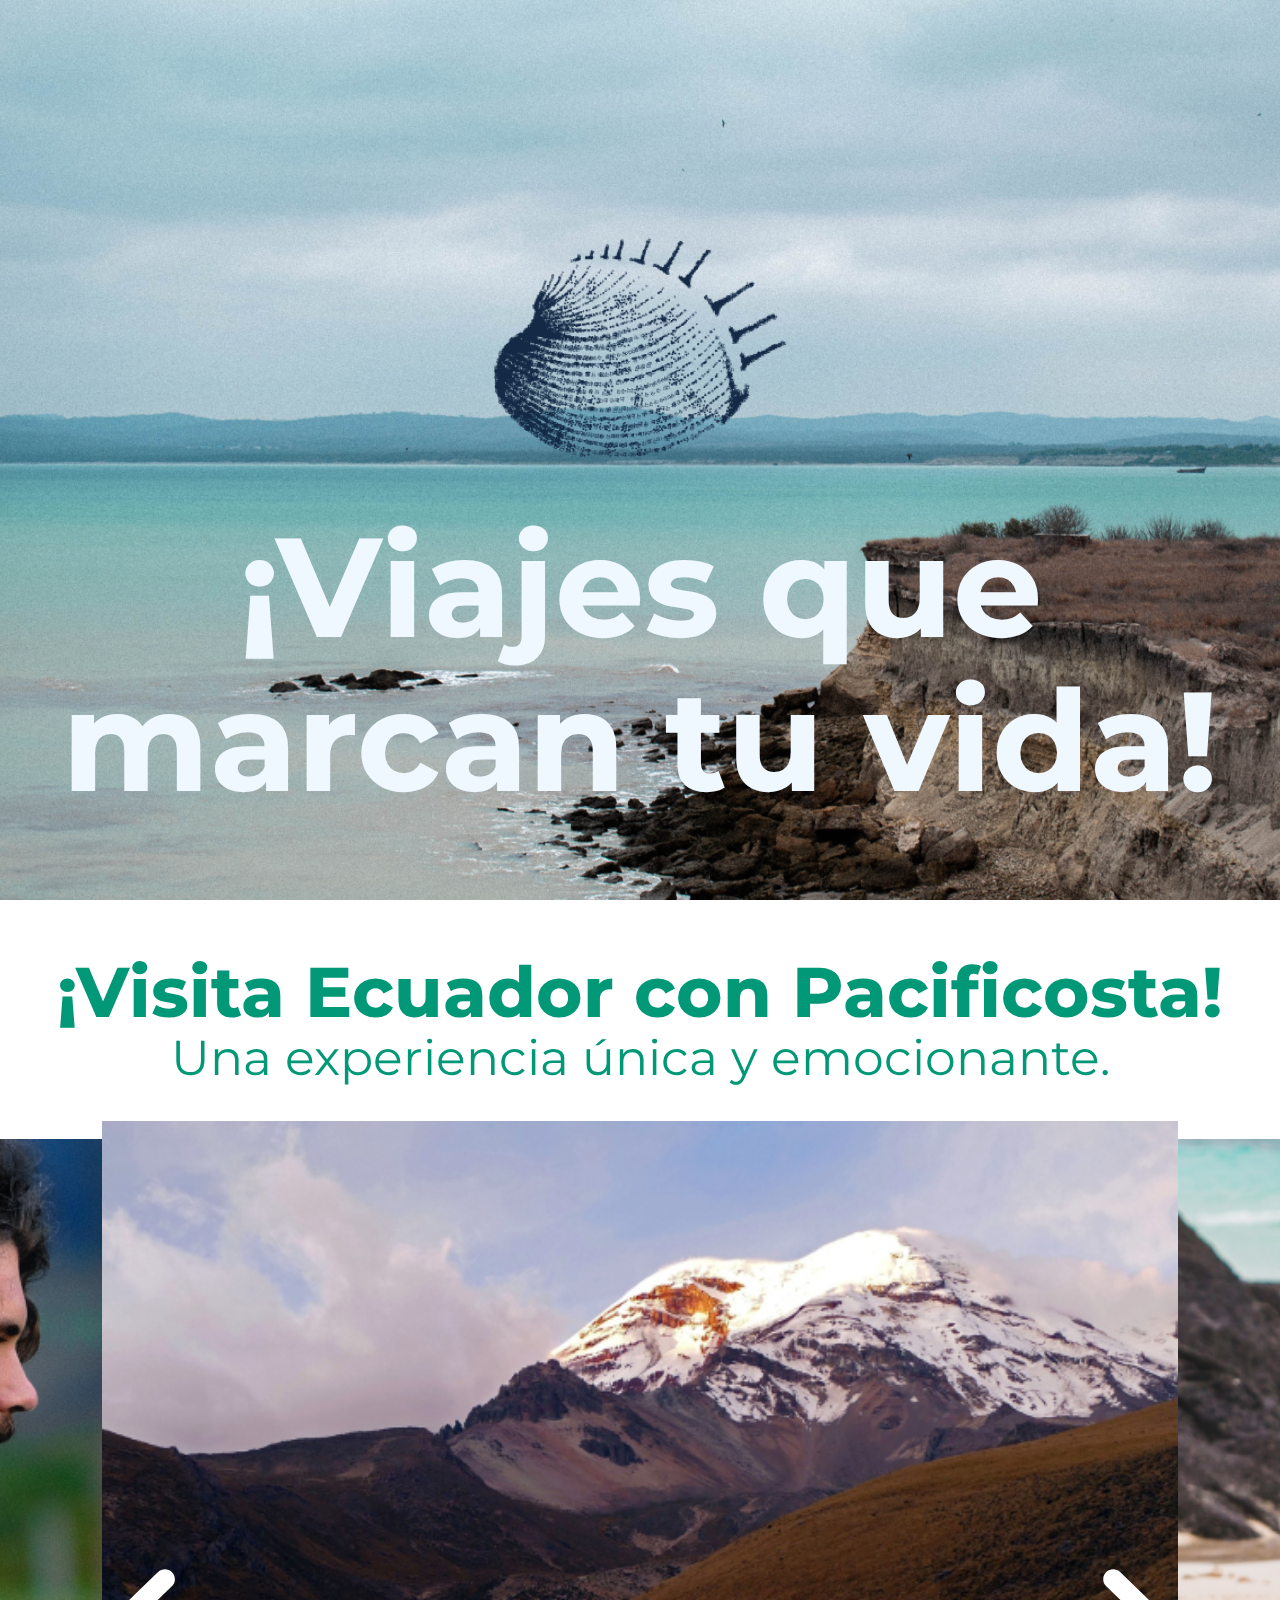
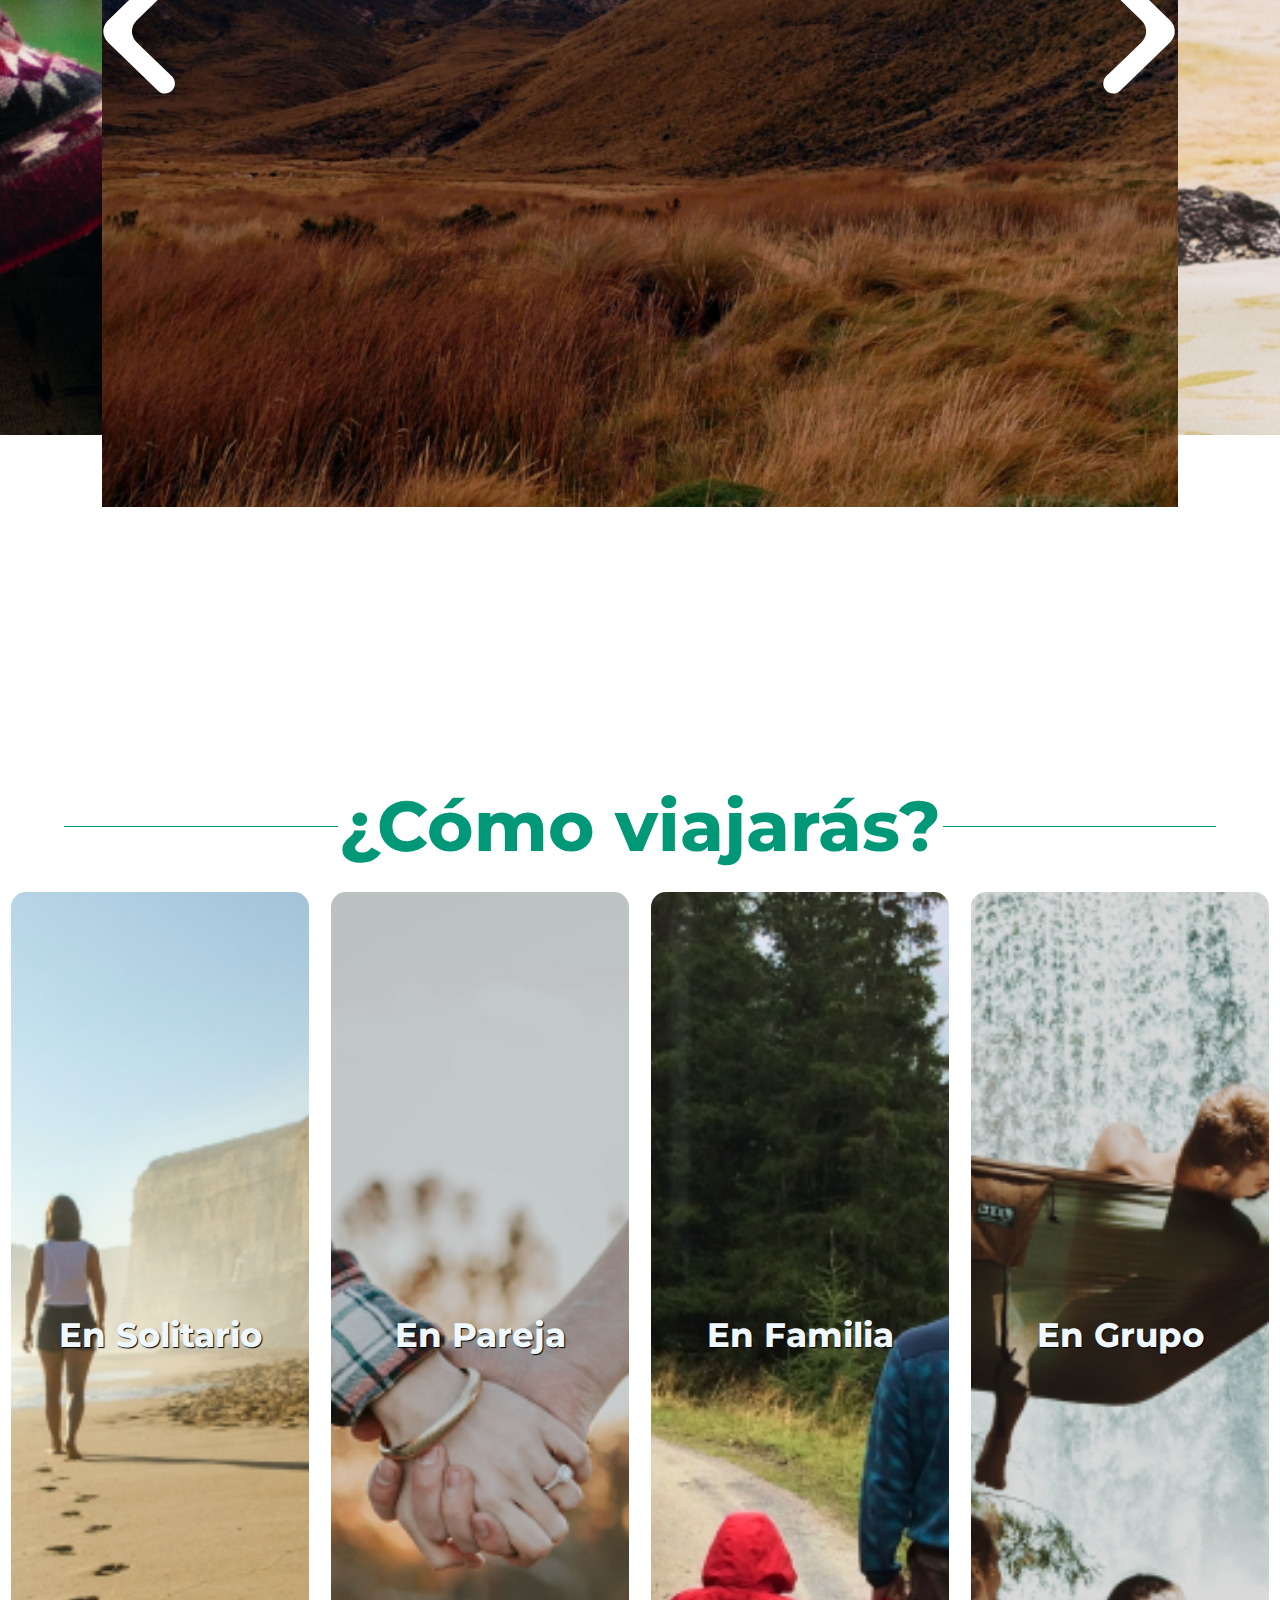
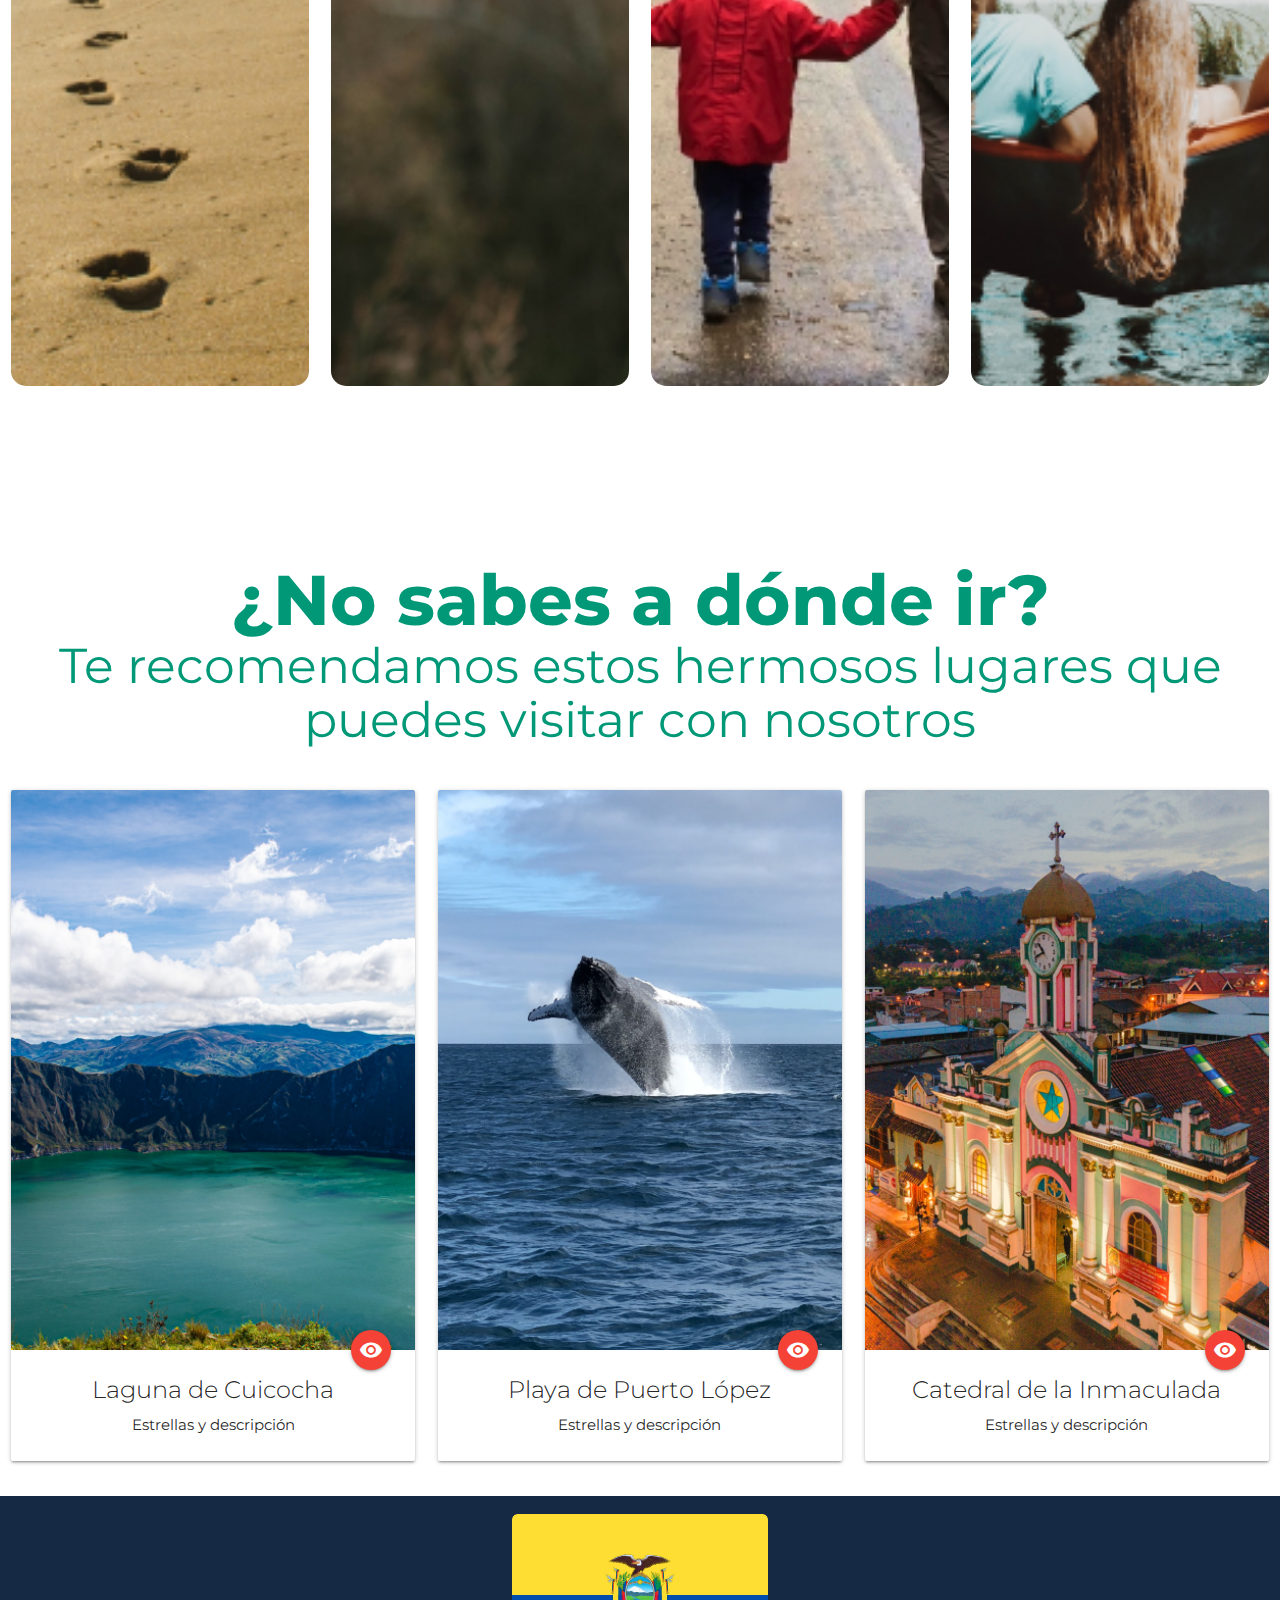
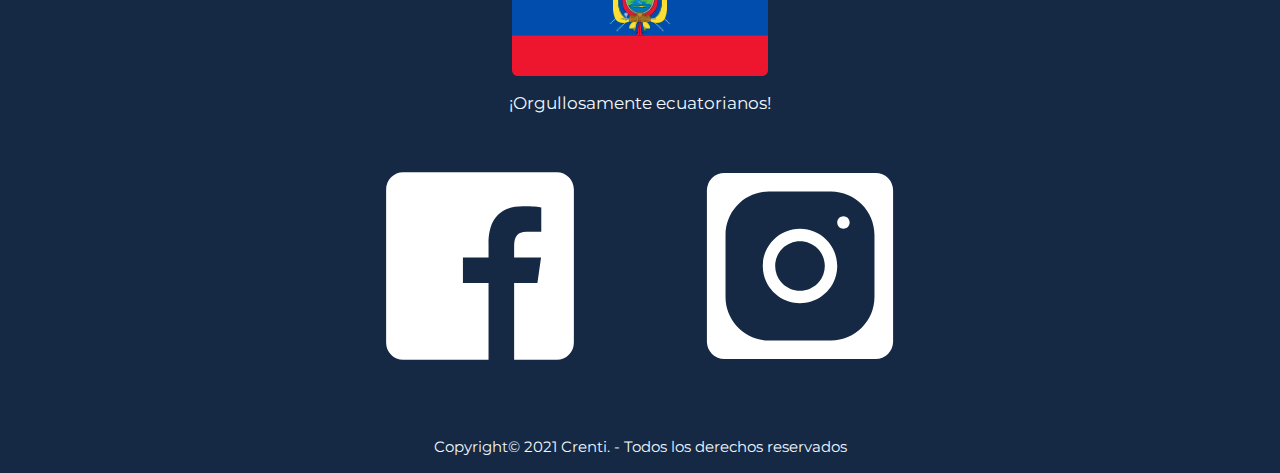
==== index.html @ 08cfee15 "Using materialize and almost completing the landing page" ====
<!DOCTYPE html>
<html lang="es">

<head>
    <meta charset="UTF-8">
    <meta http-equiv="X-UA-Compatible" content="IE=edge">
    <meta name="viewport" content="width=device-width, initial-scale=1.0">
    <title>Pacificosta</title>
    <link rel="icon" type="image/png" href="assets/img/pacificosta-icon.png">
    <link rel="preconnect" href="https://fonts.googleapis.com">
    <link rel="preconnect" href="https://fonts.gstatic.com" crossorigin>
    <link href="https://fonts.googleapis.com/css2?family=Montserrat:ital,wght@0,100;0,200;0,300;0,400;0,500;0,600;0,700;0,800;0,900;1,100;1,200;1,300;1,400;1,500;1,600;1,700;1,800;1,900&display=swap" rel="stylesheet">
    <link rel="stylesheet" href="https://cdnjs.cloudflare.com/ajax/libs/materialize/1.0.0/css/materialize.min.css">
    <link href="https://fonts.googleapis.com/icon?family=Material+Icons" rel="stylesheet">
    <link rel="stylesheet" href="assets/css/style.css">


</head>

<body>
    <!-- <header>
        <div class="navbar-fixed">
            <nav id="pacificosta-navbar" class="pacificosta-navbar-1 b-color-0">
                <div class="nav-wrapper">
                    <a href="#" class="brand-logo">
                        <img id="pacificosta-letters-img" src="assets/img/pacificosta-letters-color-0.svg" alt="PACIFICOSTA">
                    </a>
                    <ul id="nav-mobile" class="right hide-on-med-and-down">
                        <li><a href="#">Inicio </a></li>
                        <li><a href="#">Tours</a></li>
                        <li><a href="#">Promociones</a></li>
                        <li><a href="#">Blog</a> </li>
                        <li><a href="#">Conocenos</a> </li>
                    </ul>
                    <div class="pacificosta-social-links right hide-on-med-and-down">
                        <a href="#">
                            <img src="assets/img/icon-facebook.svg" alt="">
                        </a>
                        <a href="#">
                            <img src="assets/img/icon-instagram.svg" alt="">
                        </a>
                    </div>
                </div>
            </nav>
            <div id="hamb-menu" class="pacificosta-hamb-menu">
                <img id="x-exit-img" src="assets/img/menu-x-btn-hamb.svg" alt="menu-phone-img">
                <img id="h-lines-img" src="assets/img/menu-btn-hamb.svg" alt="menu-phone-img">
            </div>
        </div>
    </header> -->
    <section id="pacificota_intro">
        <div class="intro-background">
            <img id="intro-img" src="assets/img/fondo_1.png" alt="Pacificosta">
        </div>
        <div class="intro-information">
            <img id="pacificosta-logo-img" src="assets/img/logo-pacificosta.png" alt="Pacificosta-logo">
            <h2>¡Viajes que marcan tu vida!</h2>
        </div>
    </section>

    <!-- Section: Come to Ecuador -->
    <section id="pacificosta_come-to-Ecuador">
        <h2 class="section-title-1">
            ¡Visita Ecuador con Pacificosta!
        </h2>
        <h4 class="section-title-2">
            Una experiencia única y emocionante.
        </h4>
        <div id="pacificosta_carrousel">
            <div class="imgs-to-show">
                <div id="img-1-carrousel" class="carrousel-div-left">
                    <img src="assets/img/carrousel-1.png" alt="Image-1">
                </div>
                <div id="img-2-carrousel" class="carrousel-div-center">
                    <img src="assets/img/carrousel-2.png" alt="Image-2">
                </div>
                <div id="img-3-carrousel" class="carrousel-div-right">
                    <img src="assets/img/carrousel-3.png" alt="Image-3">
                </div>
            </div>
            <div class="arrow-left">
                <i>arrow-left</i>
            </div>
            <div class="arrow-right">
                <i>arrow-right</i>
            </div>
        </div>

    </section>

    <!-- Section: Traveling with -->
    <section id="pacificosta_traveling-with">
        <div class="title-line">
            <h2 class="section-title-1 ">¿Cómo viajarás?</h2>
        </div>

        <div class="row pacificosta-show_traveling">
            <div class="col s12 m6 l4 xl3">
                <div class="pacificosta_traveling-box">
                    <img src="assets/img/traveling_alone.png" alt="">
                    <h4>En Solitario</h4>
                </div>
            </div>
            <div class="col s12 m6 l4 xl3">
                <div class="pacificosta_traveling-box">
                    <img src="assets/img/traveling_together.png" alt="">
                    <h4>En Pareja</h4>
                </div>
            </div>
            <div class="col s12 m6 l4 xl3">
                <div class="pacificosta_traveling-box">
                    <img src="assets/img/traveling_family.png" alt="">
                    <h4>En Familia</h4>
                </div>
            </div>
            <div class="col s12 m6 l4 xl3">
                <div class="pacificosta_traveling-box">
                    <img src="assets/img/traveling_group.png" alt="">
                    <h4>En Grupo</h4>
                </div>
            </div>
        </div>
    </section>

    <!-- Section: Where to go -->
    <section id="pacificosta_where-to-go">
        <h2 class="section-title-1">
            ¿No sabes a dónde ir?
        </h2>
        <h4 class="section-title-2">
            Te recomendamos estos hermosos lugares que puedes visitar con nosotros
        </h4>
        <div class="row">
            <div class="col s12 m12 l4 xl4">
                <div class="card">
                    <div class="card-image">
                        <img src="assets/img/Laguna_Cuicocha.png">
                        <a class="btn-floating halfway-fab waves-effect waves-light red">
                            <i class="material-icons">remove_red_eye</i>
                        </a>
                    </div>
                    <div class="card-content center-align">
                        <span class="card-title">Laguna de Cuicocha</span>
                        <p>Estrellas y descripción</p>
                    </div>
                </div>
            </div>
            <div class="col s12 m12 l4 xl4">
                <div class="card">
                    <div class="card-image">
                        <img src="assets/img/Puerto_Lopez.png">
                        <a class="btn-floating halfway-fab waves-effect waves-light red">
                            <i class="material-icons">remove_red_eye</i>
                        </a>
                    </div>
                    <div class="card-content center-align">
                        <span class="card-title">Playa de Puerto López</span>
                        <p>Estrellas y descripción</p>
                    </div>
                </div>
            </div>
            <div class="col s12 m12 l4 xl4">
                <div class="card">
                    <div class="card-image">
                        <img src="assets/img/Catedral_Inmaculada.png">
                        <a class="btn-floating halfway-fab waves-effect waves-light red">
                            <i class="material-icons">remove_red_eye</i>
                        </a>
                    </div>
                    <div class="card-content center-align">
                        <span class="card-title">Catedral de la Inmaculada</span>
                        <p>Estrellas y descripción</p>
                    </div>
                </div>
            </div>
        </div>
    </section>

    <footer>
        <div class="row">
            <div class="col s12">
                <img src="assets/img/Ecuador_flag.png" alt="Ecuador flag">
                <h6>¡Orgullosamente ecuatorianos!</h6>
            </div>
            <div class="col s12 ">
                <div class="row">
                    <div class="col s3 ">

                    </div>
                    <div class="col s3 ">
                        <img src="assets/img/icon-facebook.svg" alt="">
                    </div>
                    <div class="col s3 ">
                        <img src="assets/img/icon-instagram.svg" alt="">
                    </div>
                    <div class="col s3 ">

                    </div>
                </div>
            </div>
            <div class="col s12 ">
                <p>Copyright© 2021 Crenti. - Todos los derechos reservados</p>
            </div>
        </div>
    </footer>





    <script src="https://cdnjs.cloudflare.com/ajax/libs/materialize/1.0.0/js/materialize.min.js"></script>
    <script src="https://cdnjs.cloudflare.com/ajax/libs/gsap/3.6.1/gsap.min.js"></script>
    <script src="assets/js/pacificosta.js"></script>
</body>

</html>
---- assets/css/style.css ----
html,
body {
  margin: 0;
  padding: 0;
  font-family: 'Montserrat', sans-serif;
  overflow-x: hidden;
  max-width: 100%;
}

html h2,
html h4,
body h2,
body h4 {
  text-align: center;
  color: #009877;
}

.b-color-0 {
  background-color: transparent;
}

.b-color-1 {
  background-color: #162944;
}

.b-color-2 {
  background-color: #009877;
}

.section-title-1 {
  margin: 6vh auto 0 auto;
  font-size: 5.5vw;
  font-weight: 750;
}

.section-title-2 {
  margin: 0 auto 4vh auto;
  font-size: 3.8vw;
}

.navbar-fixed {
  height: 0;
}

.title-line {
  text-align: center;
  display: -webkit-box;
  display: -ms-flexbox;
  display: flex;
  -webkit-box-align: center;
      -ms-flex-align: center;
          align-items: center;
}

.title-line:before, .title-line:after {
  content: " ";
  -webkit-box-flex: 1;
      -ms-flex: 1 0 0%;
          flex: 1 0 0%;
  height: 1px;
  background: #009877;
  margin: 0 0.1rem 0 5vw;
}

.title-line:after {
  margin: 0 5vw 0 0.1rem;
}

.title-line h1,
.title-line h2,
.title-line h3,
.title-line h4 {
  margin: 0;
}

.intro-background {
  position: relative;
  height: 0;
  z-index: -1;
}

.intro-background img {
  width: 100%;
  height: 100vh;
  margin: 0;
  -o-object-fit: cover;
     object-fit: cover;
  -o-object-position: 63% 100%;
     object-position: 63% 100%;
}

.intro-information {
  text-align: center;
  height: 100vh;
}

.intro-information img {
  margin-top: 25vh;
  width: 60vw;
}

.intro-information h2 {
  color: aliceblue;
  font-weight: 730;
  font-size: 11vw;
}

.pacificosta-hamb-menu {
  position: fixed;
  width: 60px;
  right: 0;
  bottom: 0;
  margin-bottom: 5vw;
  margin-right: 5vw;
  z-index: 10000;
}

.pacificosta-hamb-menu img {
  background-color: #ffffff36;
  -webkit-backdrop-filter: blur(1vw);
          backdrop-filter: blur(1vw);
  border-width: 0.4vw;
  border-radius: 50px;
  width: 60px;
  margin: 0;
  padding: 0;
}

.pacificosta-hamb-menu #x-exit-img {
  display: none;
}

.pacificosta-hamb-menu #h-lines-img {
  display: block;
}

.pacificosta-navbar-1 {
  height: 15vh;
  -webkit-box-shadow: none;
          box-shadow: none;
  background-color: transparent;
}

.pacificosta-navbar-1 img {
  width: 80vw;
  margin-top: 5vh;
}

.pacificosta-navbar-2 {
  height: 10vh;
  -webkit-box-shadow: none;
          box-shadow: none;
  background-color: #162944;
}

.pacificosta-navbar-2 img {
  width: 50vw;
  margin-top: 2vh;
}

#pacificosta-nav-mobile {
  position: fixed;
  color: white;
  background-color: #162944;
  z-index: 1000;
  top: -110vh;
  width: 100vw;
  height: 100vh;
  padding-bottom: 10vw;
  text-align: center;
  text-transform: uppercase;
  font-size: 8vw;
}

#pacificosta-nav-mobile ul {
  margin: 0;
  padding: 0;
  list-style: none;
}

#pacificosta-nav-mobile ul li {
  margin: 2vw;
  padding: 2vw;
}

#pacificosta-nav-mobile ul li a {
  text-decoration: none;
  color: aliceblue;
  font-weight: 600;
}

#pacificosta-nav-mobile #pacificosta-letters-nav-img {
  margin-bottom: 5vw;
}

.pacificosta-social-links {
  margin-top: 10vw;
  width: 100vw;
  display: -webkit-box;
  display: -ms-flexbox;
  display: flex;
  -webkit-box-align: center;
      -ms-flex-align: center;
          align-items: center;
  -webkit-box-pack: center;
      -ms-flex-pack: center;
          justify-content: center;
}

#pacificosta_come-to-Ecuador {
  height: 112vw;
}

#pacificosta_come-to-Ecuador #pacificosta_carrousel {
  width: 100%;
  height: 30vh;
}

#pacificosta_come-to-Ecuador #pacificosta_carrousel .imgs-to-show img {
  height: 100%;
  width: 100%;
  -o-object-fit: cover;
     object-fit: cover;
}

#pacificosta_come-to-Ecuador #pacificosta_carrousel .imgs-to-show .carrousel-div-left,
#pacificosta_come-to-Ecuador #pacificosta_carrousel .imgs-to-show .carrousel-div-center,
#pacificosta_come-to-Ecuador #pacificosta_carrousel .imgs-to-show .carrousel-div-right {
  position: absolute;
  margin-top: 2vh;
  background-color: #162944;
  width: 70vw;
  height: 70vw;
}

#pacificosta_come-to-Ecuador #pacificosta_carrousel .imgs-to-show .carrousel-div-left {
  left: 0;
}

#pacificosta_come-to-Ecuador #pacificosta_carrousel .imgs-to-show .carrousel-div-center {
  margin-top: 0;
  width: 84vw;
  height: 77vw;
  left: 8vw;
  z-index: 10;
}

#pacificosta_come-to-Ecuador #pacificosta_carrousel .imgs-to-show .carrousel-div-right {
  right: 0;
}

#pacificosta_come-to-Ecuador #pacificosta_carrousel .arrow-right,
#pacificosta_come-to-Ecuador #pacificosta_carrousel .arrow-left {
  position: absolute;
  z-index: 15;
}

#pacificosta_come-to-Ecuador #pacificosta_carrousel .arrow-right i,
#pacificosta_come-to-Ecuador #pacificosta_carrousel .arrow-left i {
  color: transparent;
  position: absolute;
  width: 10vw;
  height: 10vw;
  top: 35vw;
  background-repeat: no-repeat;
  background-size: 10vw 10vw;
}

#pacificosta_come-to-Ecuador #pacificosta_carrousel .arrow-left {
  left: 6vw;
  height: 10vw;
}

#pacificosta_come-to-Ecuador #pacificosta_carrousel .arrow-left i {
  background-image: url(../img/arrow-left.svg);
}

#pacificosta_come-to-Ecuador #pacificosta_carrousel .arrow-right {
  left: 84vw;
  height: 10vw;
}

#pacificosta_come-to-Ecuador #pacificosta_carrousel .arrow-right i {
  background-image: url(../img/arrow-right.svg);
}

#pacificosta_traveling-with .pacificosta-show_traveling {
  margin-top: 3vh;
}

#pacificosta_traveling-with .pacificosta_traveling-box {
  height: 95vw;
}

#pacificosta_traveling-with .pacificosta_traveling-box img {
  width: 100%;
  height: 90%;
  -o-object-fit: cover;
     object-fit: cover;
  border-radius: 15px;
}

#pacificosta_traveling-with .pacificosta_traveling-box h4 {
  color: aliceblue;
  text-shadow: 1px 1px 1px #000;
  text-shadow: #162944;
  font-weight: 750;
  height: 0;
  position: relative;
  top: -54.625vw;
}

footer {
  background-color: #162944;
  color: aliceblue;
  margin-bottom: -3vh;
  text-align: center;
}

footer img {
  width: 20vw;
  margin: 2vh auto 0 auto;
}

@media screen and (min-width: 600px) {
  #pacificosta-letters-nav-img,
  #pacificosta-letters-img {
    width: 70vw;
    margin-top: 10vw;
  }
  #pacificosta-letters-img {
    margin-bottom: 5vw;
  }
  #pacificosta-logo-img {
    width: 60vw;
  }
  header .overlay h2 {
    font-size: 11vw;
  }
}

@media screen and (min-width: 1024px) {
  #pacificosta-letters-nav-img,
  #pacificosta-letters-img {
    width: 50vw;
    margin-top: 4vw;
  }
  #pacificosta-letters-img {
    margin-bottom: 2vw;
  }
  #pacificosta-logo-img {
    width: 25vw;
  }
  header .overlay h2 {
    font-size: 3vw;
  }
}
/*# sourceMappingURL=style.css.map */
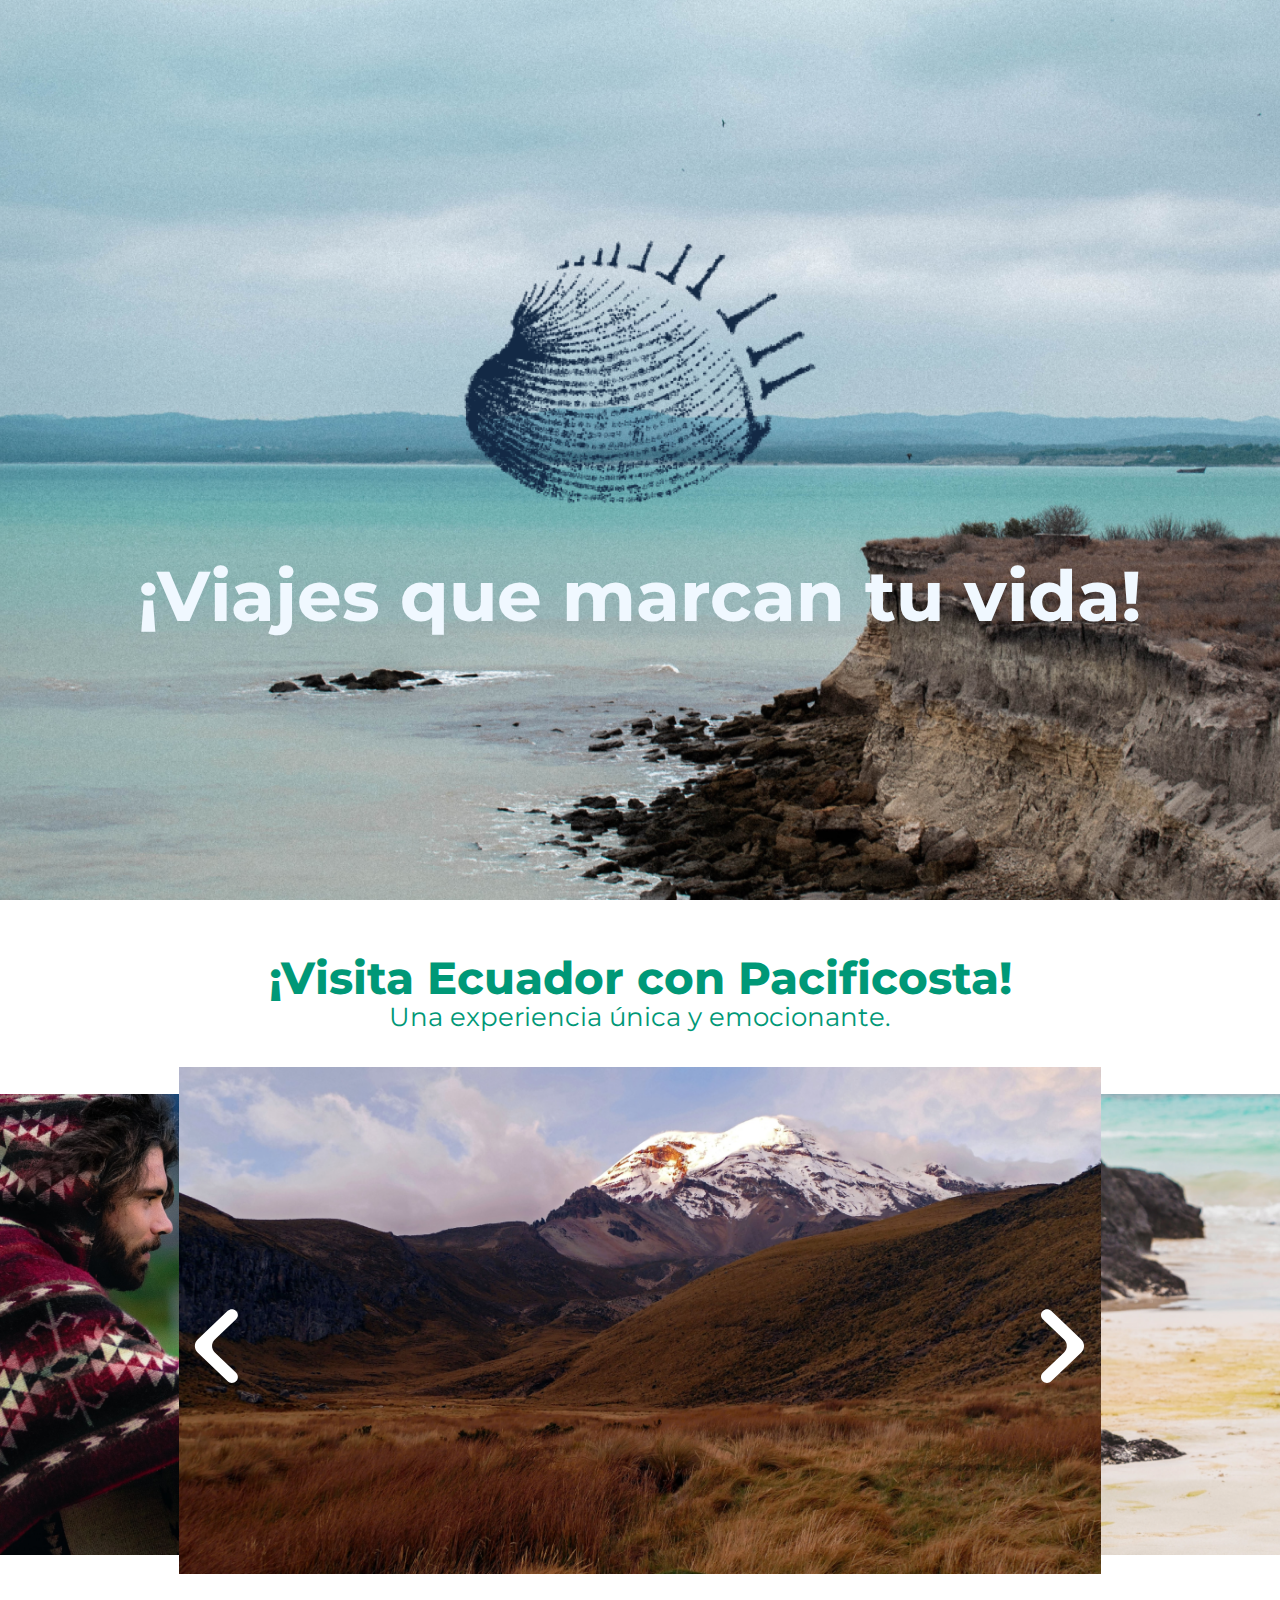
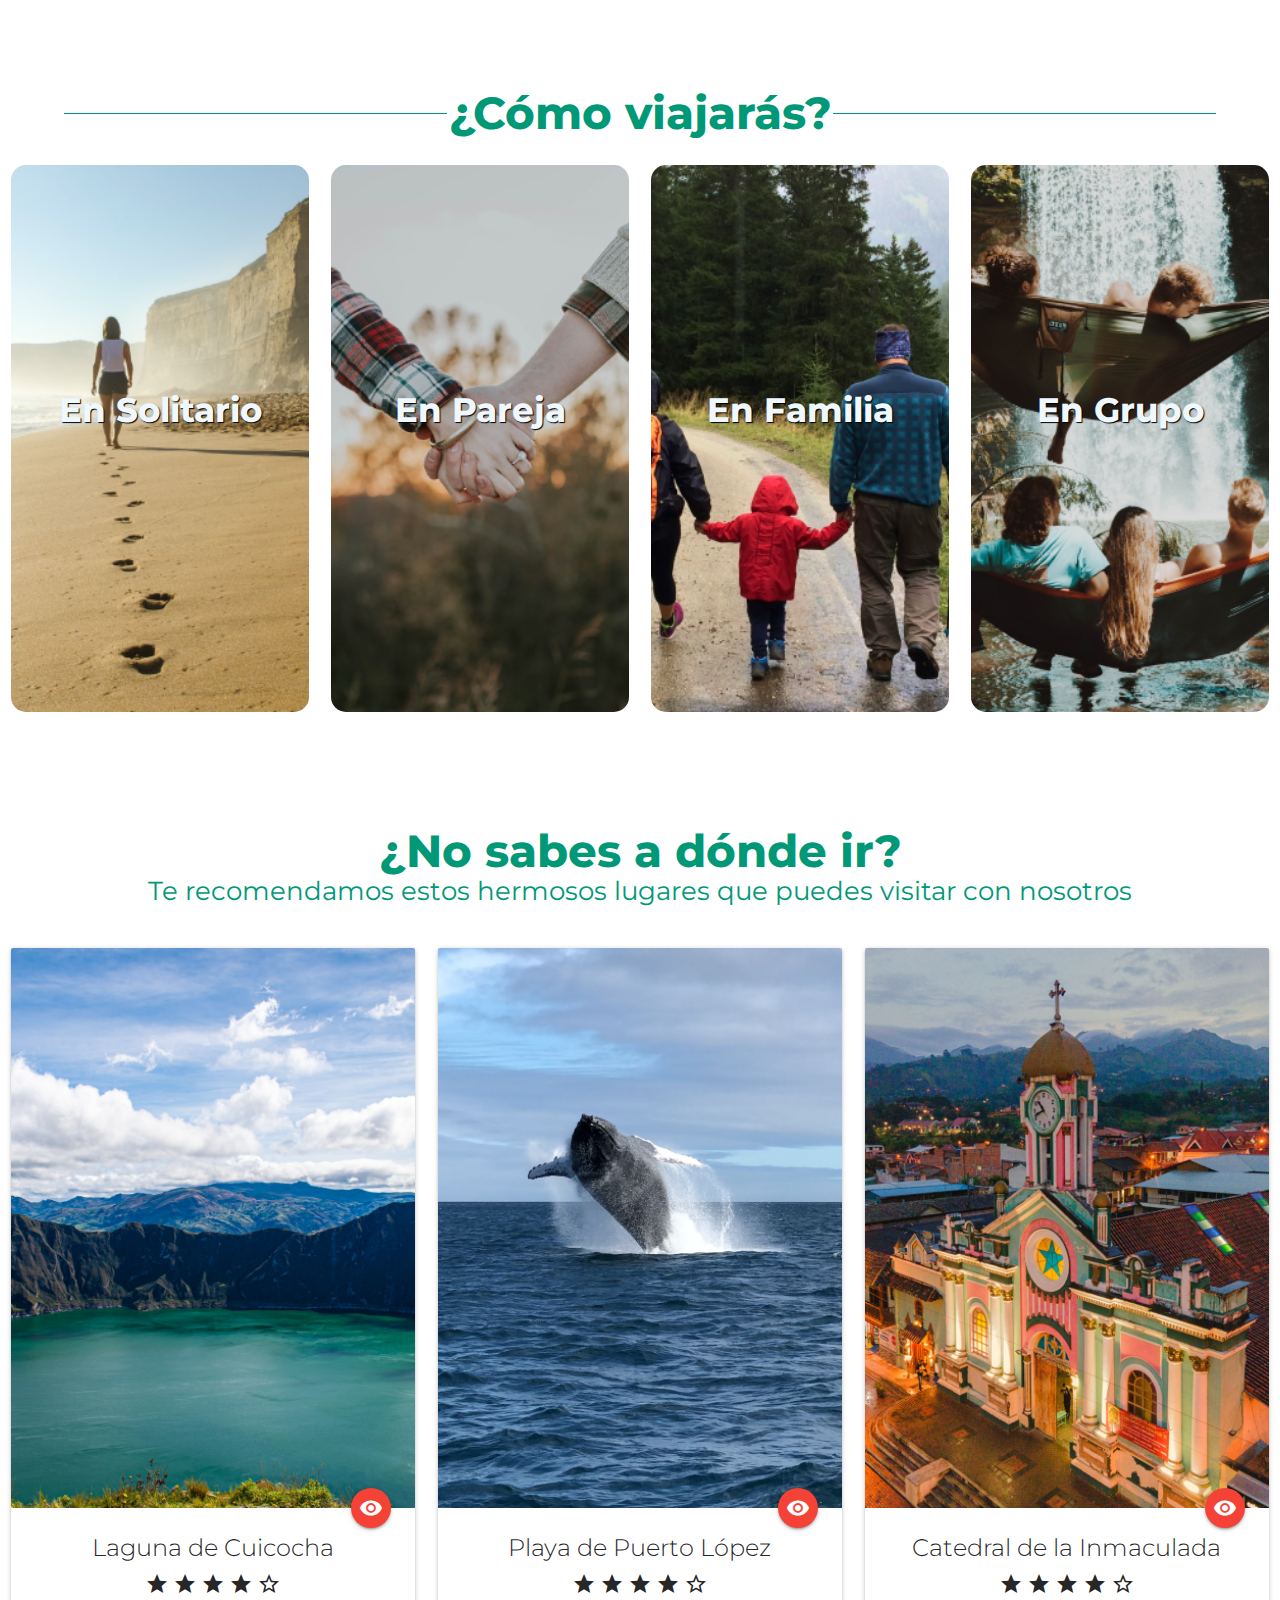
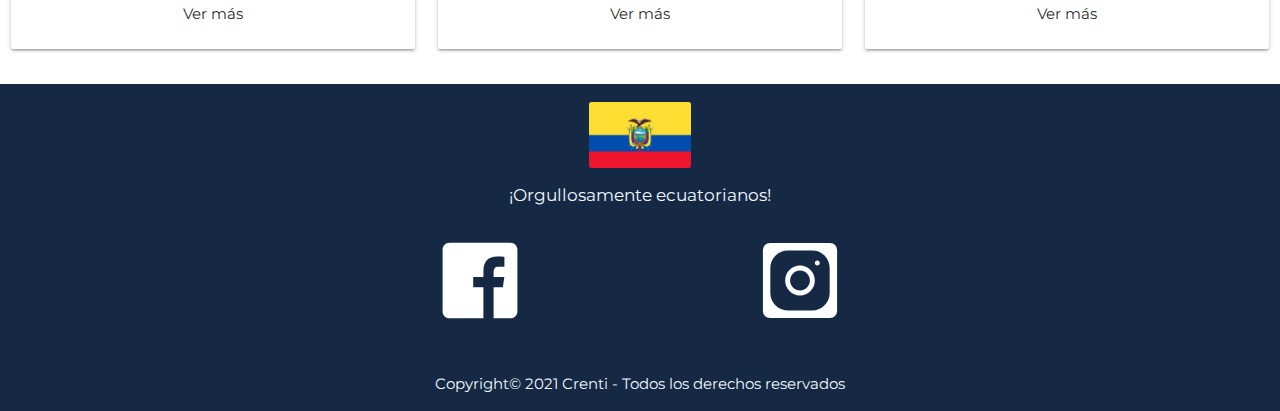
==== commit aa1a909c: "Improving the landing page" ====
--- a/index.html
+++ b/index.html
@@ -68,11 +68,11 @@
         </h4>
         <div id="pacificosta_carrousel">
             <div class="imgs-to-show">
-                <div id="img-1-carrousel" class="carrousel-div-left">
+                <div id="img-1-carrousel" class="carrousel-div-center">
+                    <img src="assets/img/carrousel-2.png" alt="Image-2">
+                </div>
+                <div id="img-2-carrousel" class="carrousel-div-left">
                     <img src="assets/img/carrousel-1.png" alt="Image-1">
-                </div>
-                <div id="img-2-carrousel" class="carrousel-div-center">
-                    <img src="assets/img/carrousel-2.png" alt="Image-2">
                 </div>
                 <div id="img-3-carrousel" class="carrousel-div-right">
                     <img src="assets/img/carrousel-3.png" alt="Image-3">
@@ -95,25 +95,25 @@
         </div>
 
         <div class="row pacificosta-show_traveling">
-            <div class="col s12 m6 l4 xl3">
+            <div class="col s12 m6 l6 xl3">
                 <div class="pacificosta_traveling-box">
                     <img src="assets/img/traveling_alone.png" alt="">
                     <h4>En Solitario</h4>
                 </div>
             </div>
-            <div class="col s12 m6 l4 xl3">
+            <div class="col s12 m6 l6 xl3">
                 <div class="pacificosta_traveling-box">
                     <img src="assets/img/traveling_together.png" alt="">
                     <h4>En Pareja</h4>
                 </div>
             </div>
-            <div class="col s12 m6 l4 xl3">
+            <div class="col s12 m6 l6 xl3">
                 <div class="pacificosta_traveling-box">
                     <img src="assets/img/traveling_family.png" alt="">
                     <h4>En Familia</h4>
                 </div>
             </div>
-            <div class="col s12 m6 l4 xl3">
+            <div class="col s12 m6 l6 xl3">
                 <div class="pacificosta_traveling-box">
                     <img src="assets/img/traveling_group.png" alt="">
                     <h4>En Grupo</h4>
@@ -131,7 +131,7 @@
             Te recomendamos estos hermosos lugares que puedes visitar con nosotros
         </h4>
         <div class="row">
-            <div class="col s12 m12 l4 xl4">
+            <div class="col s12 m6 l4 xl4">
                 <div class="card">
                     <div class="card-image">
                         <img src="assets/img/Laguna_Cuicocha.png">
@@ -141,11 +141,16 @@
                     </div>
                     <div class="card-content center-align">
                         <span class="card-title">Laguna de Cuicocha</span>
-                        <p>Estrellas y descripción</p>
-                    </div>
-                </div>
-            </div>
-            <div class="col s12 m12 l4 xl4">
+                        <i class="material-icons">star</i>
+                        <i class="material-icons">star</i>
+                        <i class="material-icons">star</i>
+                        <i class="material-icons">star</i>
+                        <i class="material-icons">star_border</i>
+                        <p>Ver más</p>
+                    </div>
+                </div>
+            </div>
+            <div class="col s12 m6 l4 xl4">
                 <div class="card">
                     <div class="card-image">
                         <img src="assets/img/Puerto_Lopez.png">
@@ -155,11 +160,18 @@
                     </div>
                     <div class="card-content center-align">
                         <span class="card-title">Playa de Puerto López</span>
-                        <p>Estrellas y descripción</p>
-                    </div>
-                </div>
-            </div>
-            <div class="col s12 m12 l4 xl4">
+                        <p>
+                            <i class="material-icons">star</i>
+                            <i class="material-icons">star</i>
+                            <i class="material-icons">star</i>
+                            <i class="material-icons">star</i>
+                            <i class="material-icons">star_border</i>
+                        </p>
+                        <p>Ver más</p>
+                    </div>
+                </div>
+            </div>
+            <div class="col s12 m6 l4 xl4">
                 <div class="card">
                     <div class="card-image">
                         <img src="assets/img/Catedral_Inmaculada.png">
@@ -169,7 +181,12 @@
                     </div>
                     <div class="card-content center-align">
                         <span class="card-title">Catedral de la Inmaculada</span>
-                        <p>Estrellas y descripción</p>
+                        <i class="material-icons">star</i>
+                        <i class="material-icons">star</i>
+                        <i class="material-icons">star</i>
+                        <i class="material-icons">star</i>
+                        <i class="material-icons">star_border</i>
+                        <p>Ver más</p>
                     </div>
                 </div>
             </div>
@@ -199,7 +216,7 @@
                 </div>
             </div>
             <div class="col s12 ">
-                <p>Copyright© 2021 Crenti. - Todos los derechos reservados</p>
+                <p>Copyright© 2021 Crenti - Todos los derechos reservados</p>
             </div>
         </div>
     </footer>
--- a/assets/css/style.css
+++ b/assets/css/style.css
@@ -95,7 +95,7 @@
 }
 
 .intro-information img {
-  margin-top: 25vh;
+  margin-top: 30vh;
   width: 60vw;
 }
 
@@ -208,12 +208,11 @@
 }
 
 #pacificosta_come-to-Ecuador {
-  height: 112vw;
+  height: 100.1vw;
 }
 
 #pacificosta_come-to-Ecuador #pacificosta_carrousel {
   width: 100%;
-  height: 30vh;
 }
 
 #pacificosta_come-to-Ecuador #pacificosta_carrousel .imgs-to-show img {
@@ -223,35 +222,44 @@
      object-fit: cover;
 }
 
+#pacificosta_come-to-Ecuador #pacificosta_carrousel .imgs-to-show .carrousel-div-center,
 #pacificosta_come-to-Ecuador #pacificosta_carrousel .imgs-to-show .carrousel-div-left,
-#pacificosta_come-to-Ecuador #pacificosta_carrousel .imgs-to-show .carrousel-div-center,
 #pacificosta_come-to-Ecuador #pacificosta_carrousel .imgs-to-show .carrousel-div-right {
-  position: absolute;
-  margin-top: 2vh;
-  background-color: #162944;
+  position: relative;
+  height: 0;
+}
+
+#pacificosta_come-to-Ecuador #pacificosta_carrousel .imgs-to-show .carrousel-div-center img,
+#pacificosta_come-to-Ecuador #pacificosta_carrousel .imgs-to-show .carrousel-div-left img,
+#pacificosta_come-to-Ecuador #pacificosta_carrousel .imgs-to-show .carrousel-div-right img {
   width: 70vw;
   height: 70vw;
 }
 
+#pacificosta_come-to-Ecuador #pacificosta_carrousel .imgs-to-show .carrousel-div-right {
+  left: 30vw;
+}
+
 #pacificosta_come-to-Ecuador #pacificosta_carrousel .imgs-to-show .carrousel-div-left {
   left: 0;
+  margin-top: 3.5vw;
 }
 
 #pacificosta_come-to-Ecuador #pacificosta_carrousel .imgs-to-show .carrousel-div-center {
   margin-top: 0;
+  left: 8vw;
+  z-index: 10;
+}
+
+#pacificosta_come-to-Ecuador #pacificosta_carrousel .imgs-to-show .carrousel-div-center img {
   width: 84vw;
   height: 77vw;
-  left: 8vw;
-  z-index: 10;
-}
-
-#pacificosta_come-to-Ecuador #pacificosta_carrousel .imgs-to-show .carrousel-div-right {
-  right: 0;
 }
 
 #pacificosta_come-to-Ecuador #pacificosta_carrousel .arrow-right,
 #pacificosta_come-to-Ecuador #pacificosta_carrousel .arrow-left {
-  position: absolute;
+  position: relative;
+  height: 0;
   z-index: 15;
 }
 
@@ -259,16 +267,15 @@
 #pacificosta_come-to-Ecuador #pacificosta_carrousel .arrow-left i {
   color: transparent;
   position: absolute;
-  width: 10vw;
-  height: 10vw;
-  top: 35vw;
+  width: 11.66667vw;
+  height: 11.66667vw;
+  top: 32.66667vw;
   background-repeat: no-repeat;
-  background-size: 10vw 10vw;
+  background-size: 11.66667vw 11.66667vw;
 }
 
 #pacificosta_come-to-Ecuador #pacificosta_carrousel .arrow-left {
-  left: 6vw;
-  height: 10vw;
+  left: 8vw;
 }
 
 #pacificosta_come-to-Ecuador #pacificosta_carrousel .arrow-left i {
@@ -276,8 +283,7 @@
 }
 
 #pacificosta_come-to-Ecuador #pacificosta_carrousel .arrow-right {
-  left: 84vw;
-  height: 10vw;
+  left: 80.33333vw;
 }
 
 #pacificosta_come-to-Ecuador #pacificosta_carrousel .arrow-right i {
@@ -323,36 +329,172 @@
 }
 
 @media screen and (min-width: 600px) {
-  #pacificosta-letters-nav-img,
-  #pacificosta-letters-img {
-    width: 70vw;
-    margin-top: 10vw;
-  }
-  #pacificosta-letters-img {
-    margin-bottom: 5vw;
-  }
-  #pacificosta-logo-img {
+  .section-title-1 {
+    margin: 6vh auto 0 auto;
+    font-size: 4.5vw;
+    font-weight: 750;
+  }
+  .section-title-2 {
+    margin: 0 auto 4vh auto;
+    font-size: 2.8vw;
+  }
+  .intro-information {
+    text-align: center;
+    height: 100vh;
+  }
+  .intro-information img {
+    margin-top: 22vh;
+    width: 40vw;
+  }
+  .intro-information h2 {
+    color: aliceblue;
+    font-weight: 730;
+    font-size: 6.5vw;
+  }
+  #pacificosta_come-to-Ecuador {
+    height: 66.99vw;
+  }
+  #pacificosta_come-to-Ecuador #pacificosta_carrousel .imgs-to-show .carrousel-div-center img,
+  #pacificosta_come-to-Ecuador #pacificosta_carrousel .imgs-to-show .carrousel-div-left img,
+  #pacificosta_come-to-Ecuador #pacificosta_carrousel .imgs-to-show .carrousel-div-right img {
     width: 60vw;
-  }
-  header .overlay h2 {
-    font-size: 11vw;
-  }
-}
-
-@media screen and (min-width: 1024px) {
-  #pacificosta-letters-nav-img,
-  #pacificosta-letters-img {
-    width: 50vw;
-    margin-top: 4vw;
-  }
-  #pacificosta-letters-img {
-    margin-bottom: 2vw;
-  }
-  #pacificosta-logo-img {
-    width: 25vw;
-  }
-  header .overlay h2 {
-    font-size: 3vw;
+    height: 42vw;
+  }
+  #pacificosta_come-to-Ecuador #pacificosta_carrousel .imgs-to-show .carrousel-div-right {
+    left: 40vw;
+  }
+  #pacificosta_come-to-Ecuador #pacificosta_carrousel .imgs-to-show .carrousel-div-left {
+    margin-top: 2.1vw;
+  }
+  #pacificosta_come-to-Ecuador #pacificosta_carrousel .imgs-to-show .carrousel-div-center {
+    left: 14vw;
+  }
+  #pacificosta_come-to-Ecuador #pacificosta_carrousel .imgs-to-show .carrousel-div-center img {
+    width: 72vw;
+    height: 46.2vw;
+  }
+  #pacificosta_come-to-Ecuador #pacificosta_carrousel .arrow-right i,
+  #pacificosta_come-to-Ecuador #pacificosta_carrousel .arrow-left i {
+    width: 7vw;
+    height: 7vw;
+    top: 19.6vw;
+    background-size: 7vw 7vw;
+  }
+  #pacificosta_come-to-Ecuador #pacificosta_carrousel .arrow-left {
+    left: 14vw;
+  }
+  #pacificosta_come-to-Ecuador #pacificosta_carrousel .arrow-left i {
+    background-image: url(../img/arrow-left.svg);
+  }
+  #pacificosta_come-to-Ecuador #pacificosta_carrousel .arrow-right {
+    left: 79vw;
+  }
+  #pacificosta_come-to-Ecuador #pacificosta_carrousel .arrow-right i {
+    background-image: url(../img/arrow-right.svg);
+  }
+  #pacificosta_traveling-with .pacificosta-show_traveling {
+    margin-top: 3vh;
+  }
+  #pacificosta_traveling-with .pacificosta_traveling-box {
+    height: 47.5vw;
+  }
+  #pacificosta_traveling-with .pacificosta_traveling-box h4 {
+    top: -27.3125vw;
+  }
+  footer {
+    background-color: #162944;
+    color: aliceblue;
+    margin-bottom: -3vh;
+    text-align: center;
+  }
+  footer img {
+    width: 12vw;
+    margin: 2vh auto 0 auto;
+  }
+}
+
+@media screen and (min-width: 1000px) {
+  .section-title-1 {
+    margin: 6vh auto 0 auto;
+    font-size: 3.5vw;
+    font-weight: 750;
+  }
+  .section-title-2 {
+    margin: 0 auto 4vh auto;
+    font-size: 2vw;
+  }
+  .intro-information {
+    text-align: center;
+    height: 100vh;
+  }
+  .intro-information img {
+    margin-top: 25vh;
+    width: 30vw;
+  }
+  .intro-information h2 {
+    color: aliceblue;
+    font-weight: 730;
+    font-size: 5.5vw;
+  }
+  #pacificosta_come-to-Ecuador {
+    height: 57.42vw;
+  }
+  #pacificosta_come-to-Ecuador #pacificosta_carrousel .imgs-to-show .carrousel-div-center img,
+  #pacificosta_come-to-Ecuador #pacificosta_carrousel .imgs-to-show .carrousel-div-left img,
+  #pacificosta_come-to-Ecuador #pacificosta_carrousel .imgs-to-show .carrousel-div-right img {
+    width: 60vw;
+    height: 36vw;
+  }
+  #pacificosta_come-to-Ecuador #pacificosta_carrousel .imgs-to-show .carrousel-div-right {
+    left: 40vw;
+  }
+  #pacificosta_come-to-Ecuador #pacificosta_carrousel .imgs-to-show .carrousel-div-left {
+    margin-top: 2.1vw;
+  }
+  #pacificosta_come-to-Ecuador #pacificosta_carrousel .imgs-to-show .carrousel-div-center {
+    left: 14vw;
+  }
+  #pacificosta_come-to-Ecuador #pacificosta_carrousel .imgs-to-show .carrousel-div-center img {
+    width: 72vw;
+    height: 39.6vw;
+  }
+  #pacificosta_come-to-Ecuador #pacificosta_carrousel .arrow-right i,
+  #pacificosta_come-to-Ecuador #pacificosta_carrousel .arrow-left i {
+    width: 6vw;
+    height: 6vw;
+    top: 16.8vw;
+    background-size: 6vw 6vw;
+  }
+  #pacificosta_come-to-Ecuador #pacificosta_carrousel .arrow-left {
+    left: 14vw;
+  }
+  #pacificosta_come-to-Ecuador #pacificosta_carrousel .arrow-left i {
+    background-image: url(../img/arrow-left.svg);
+  }
+  #pacificosta_come-to-Ecuador #pacificosta_carrousel .arrow-right {
+    left: 80vw;
+  }
+  #pacificosta_come-to-Ecuador #pacificosta_carrousel .arrow-right i {
+    background-image: url(../img/arrow-right.svg);
+  }
+  #pacificosta_traveling-with .pacificosta-show_traveling {
+    margin-top: 3vh;
+  }
+  #pacificosta_traveling-with .pacificosta_traveling-box {
+    height: 47.5vw;
+  }
+  #pacificosta_traveling-with .pacificosta_traveling-box h4 {
+    top: -27.3125vw;
+  }
+  footer {
+    background-color: #162944;
+    color: aliceblue;
+    margin-bottom: -3vh;
+    text-align: center;
+  }
+  footer img {
+    width: 8vw;
+    margin: 2vh auto 0 auto;
   }
 }
 /*# sourceMappingURL=style.css.map */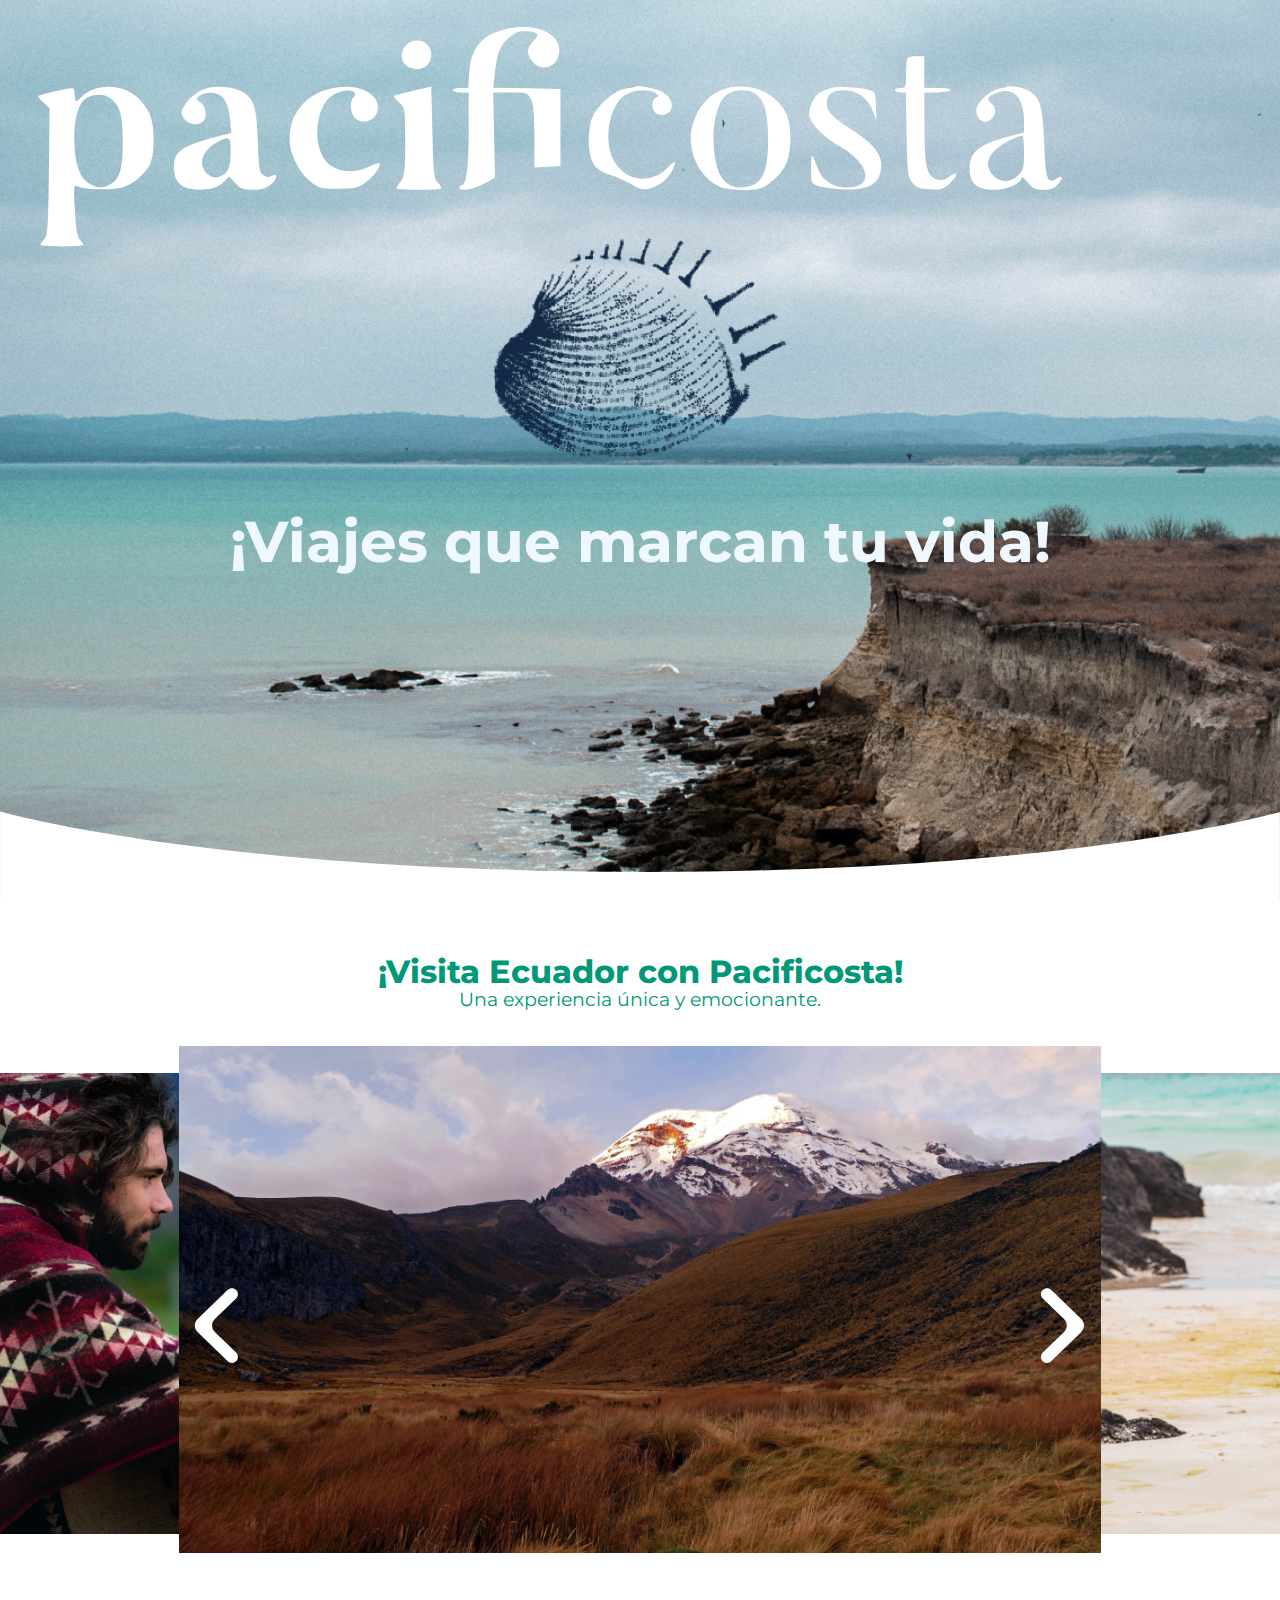
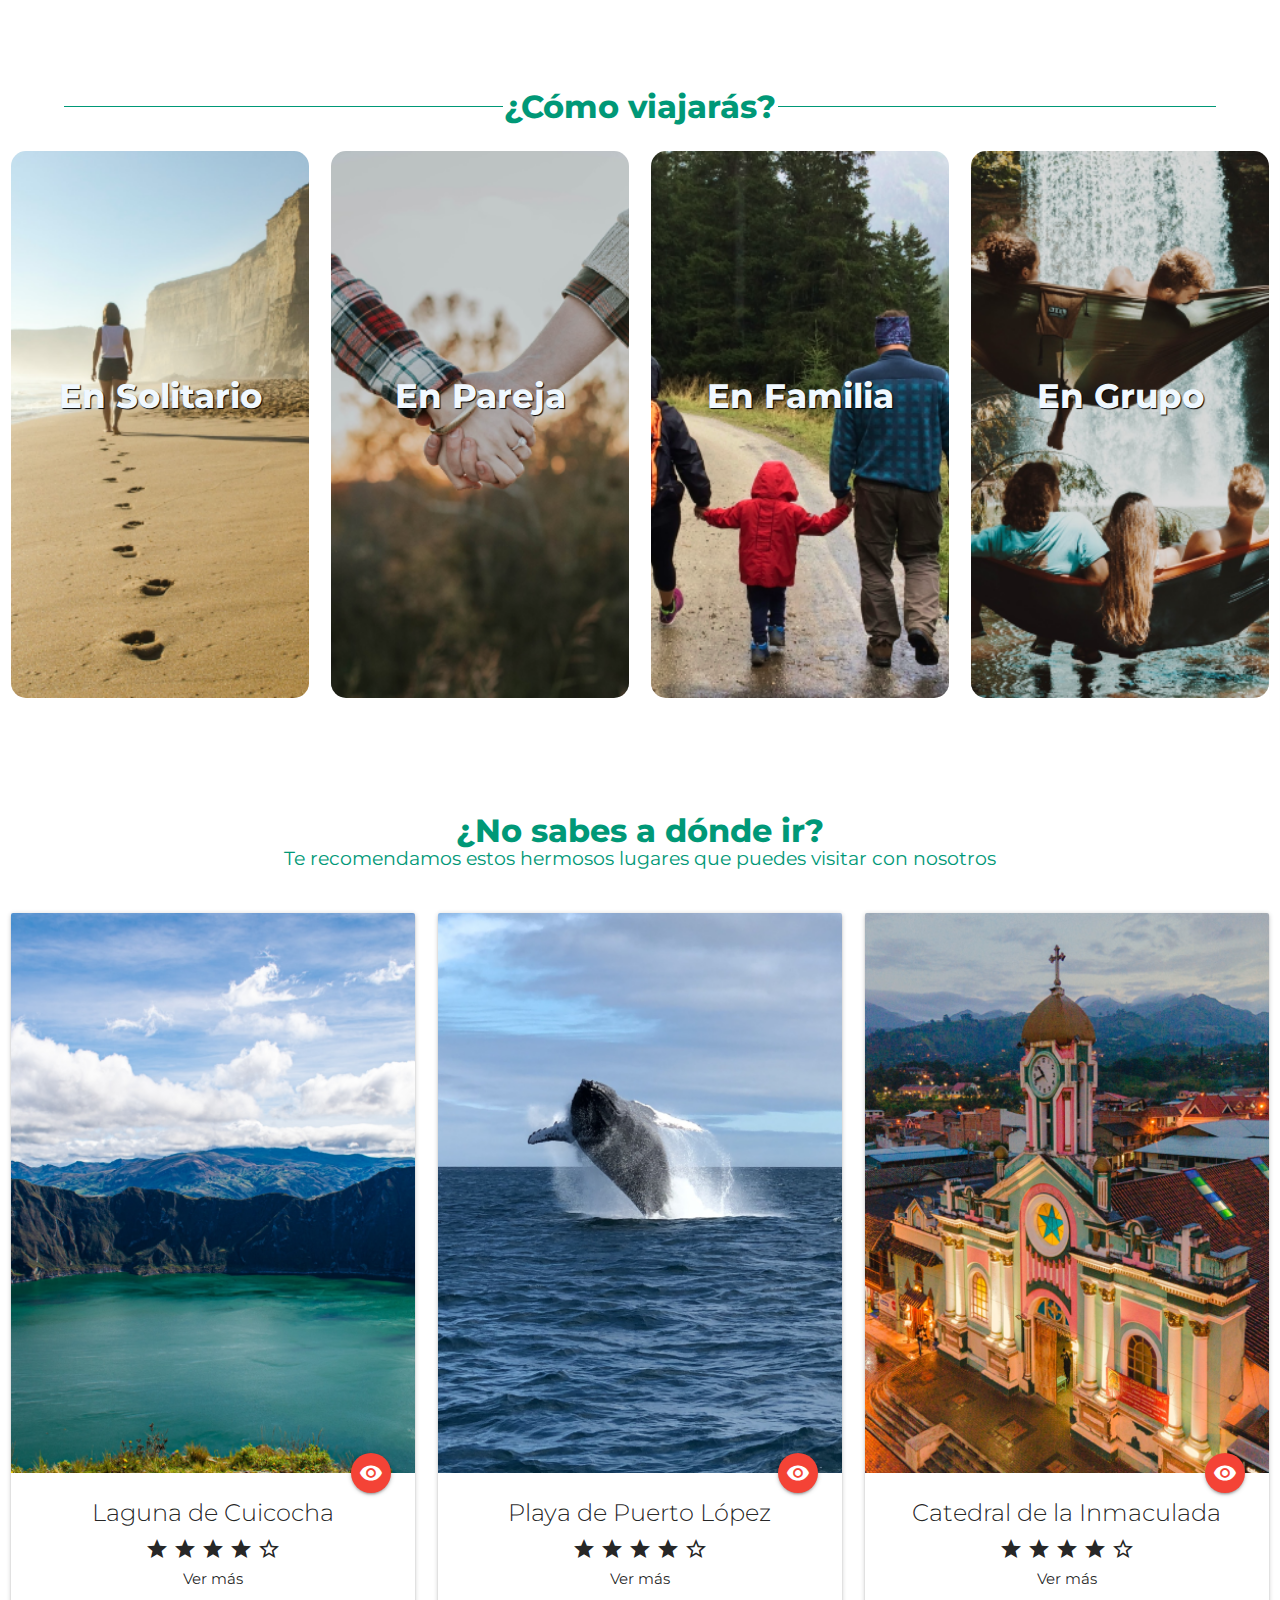
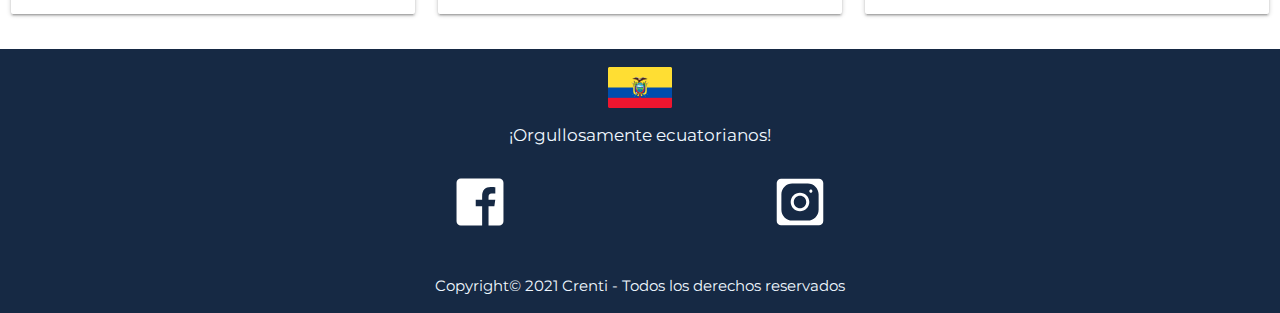
==== commit 187d95e5: "Adding the GSAP animation to menu and logo" ====
--- a/index.html
+++ b/index.html
@@ -18,39 +18,51 @@
 </head>
 
 <body>
-    <!-- <header>
+    <header>
         <div class="navbar-fixed">
             <nav id="pacificosta-navbar" class="pacificosta-navbar-1 b-color-0">
                 <div class="nav-wrapper">
                     <a href="#" class="brand-logo">
                         <img id="pacificosta-letters-img" src="assets/img/pacificosta-letters-color-0.svg" alt="PACIFICOSTA">
                     </a>
-                    <ul id="nav-mobile" class="right hide-on-med-and-down">
+                    <ul id="nav-mobile" class="right show-nav-mobile">
+                        <li class="pacificosta-logo">
+                            <img id="pacificosta-letters-img" src="assets/img/pacificosta-letters-color-0.svg" alt="PACIFICOSTA">
+                        </li>
                         <li><a href="#">Inicio </a></li>
                         <li><a href="#">Tours</a></li>
                         <li><a href="#">Promociones</a></li>
                         <li><a href="#">Blog</a> </li>
                         <li><a href="#">Conocenos</a> </li>
+                        <li>
+                            <div class="row pacificosta-social-links">
+                                <div class="col s6">
+                                    <a href="#">
+                                        <img src="assets/img/icon-facebook.svg" alt="">
+                                    </a>
+                                </div>
+                                <div class="col s6">
+                                    <a href="#">
+                                        <img src="assets/img/icon-instagram.svg" alt="">
+                                    </a>
+                                </div>
+                            </div>
+                        </li>
                     </ul>
-                    <div class="pacificosta-social-links right hide-on-med-and-down">
-                        <a href="#">
-                            <img src="assets/img/icon-facebook.svg" alt="">
-                        </a>
-                        <a href="#">
-                            <img src="assets/img/icon-instagram.svg" alt="">
-                        </a>
-                    </div>
                 </div>
             </nav>
-            <div id="hamb-menu" class="pacificosta-hamb-menu">
+            <div id="hamb-menu" class="pacificosta-hamb-menu hide-on-large-only ">
                 <img id="x-exit-img" src="assets/img/menu-x-btn-hamb.svg" alt="menu-phone-img">
                 <img id="h-lines-img" src="assets/img/menu-btn-hamb.svg" alt="menu-phone-img">
             </div>
         </div>
-    </header> -->
+    </header>
     <section id="pacificota_intro">
         <div class="intro-background">
             <img id="intro-img" src="assets/img/fondo_1.png" alt="Pacificosta">
+        </div>
+        <div class="pacificosta-cut_bg hide-on-small-only">
+            <img src="assets/img/intro_cut_bg.svg" alt="">
         </div>
         <div class="intro-information">
             <img id="pacificosta-logo-img" src="assets/img/logo-pacificosta.png" alt="Pacificosta-logo">
--- a/assets/css/style.css
+++ b/assets/css/style.css
@@ -40,6 +40,67 @@
 
 .navbar-fixed {
   height: 0;
+}
+
+.pacificosta-navbar-1 {
+  height: 15vh;
+  -webkit-box-shadow: none;
+          box-shadow: none;
+  background-color: transparent;
+  -webkit-transition: all, 0.3s;
+  transition: all, 0.3s;
+  -webkit-transition: background-color, 0.2s;
+  transition: background-color, 0.2s;
+}
+
+.pacificosta-navbar-1 .brand-logo img {
+  width: 80vw;
+  margin-top: 3vh;
+}
+
+.pacificosta-navbar-2 {
+  height: 10vh;
+  -webkit-box-shadow: none;
+          box-shadow: none;
+  background-color: #162944;
+  -webkit-transition: all, 0.5s;
+  transition: all, 0.5s;
+}
+
+.pacificosta-navbar-2 .brand-logo img {
+  width: 50vw;
+  margin-top: 2vh;
+}
+
+.show-nav-mobile {
+  position: absolute;
+  z-index: 90;
+  top: -150vh;
+  opacity: 0;
+  display: inline-block;
+  background-color: #162944;
+  height: 100vh;
+}
+
+.show-nav-mobile li {
+  text-transform: uppercase;
+  width: 100%;
+  text-align: center;
+  margin: 1.5vh auto 1.5vh auto;
+}
+
+.show-nav-mobile li a {
+  font-size: 2rem;
+  font-weight: 650;
+}
+
+.show-nav-mobile .pacificosta-logo img {
+  margin-top: 3vh;
+  width: 80vw;
+}
+
+.show-nav-mobile .pacificosta-social-links img {
+  width: 25vw;
 }
 
 .title-line {
@@ -103,6 +164,16 @@
   color: aliceblue;
   font-weight: 730;
   font-size: 11vw;
+}
+
+.pacificosta-cut_bg {
+  position: absolute;
+  top: +100vh;
+  margin-top: -6.99301vw;
+}
+
+.pacificosta-cut_bg img {
+  width: 100vw;
 }
 
 .pacificosta-hamb-menu {
@@ -134,79 +205,6 @@
   display: block;
 }
 
-.pacificosta-navbar-1 {
-  height: 15vh;
-  -webkit-box-shadow: none;
-          box-shadow: none;
-  background-color: transparent;
-}
-
-.pacificosta-navbar-1 img {
-  width: 80vw;
-  margin-top: 5vh;
-}
-
-.pacificosta-navbar-2 {
-  height: 10vh;
-  -webkit-box-shadow: none;
-          box-shadow: none;
-  background-color: #162944;
-}
-
-.pacificosta-navbar-2 img {
-  width: 50vw;
-  margin-top: 2vh;
-}
-
-#pacificosta-nav-mobile {
-  position: fixed;
-  color: white;
-  background-color: #162944;
-  z-index: 1000;
-  top: -110vh;
-  width: 100vw;
-  height: 100vh;
-  padding-bottom: 10vw;
-  text-align: center;
-  text-transform: uppercase;
-  font-size: 8vw;
-}
-
-#pacificosta-nav-mobile ul {
-  margin: 0;
-  padding: 0;
-  list-style: none;
-}
-
-#pacificosta-nav-mobile ul li {
-  margin: 2vw;
-  padding: 2vw;
-}
-
-#pacificosta-nav-mobile ul li a {
-  text-decoration: none;
-  color: aliceblue;
-  font-weight: 600;
-}
-
-#pacificosta-nav-mobile #pacificosta-letters-nav-img {
-  margin-bottom: 5vw;
-}
-
-.pacificosta-social-links {
-  margin-top: 10vw;
-  width: 100vw;
-  display: -webkit-box;
-  display: -ms-flexbox;
-  display: flex;
-  -webkit-box-align: center;
-      -ms-flex-align: center;
-          align-items: center;
-  -webkit-box-pack: center;
-      -ms-flex-pack: center;
-          justify-content: center;
-}
-
 #pacificosta_come-to-Ecuador {
   height: 100.1vw;
 }
@@ -351,6 +349,26 @@
     font-weight: 730;
     font-size: 6.5vw;
   }
+  .pacificosta-navbar-1 {
+    height: 15vh;
+    -webkit-box-shadow: none;
+            box-shadow: none;
+    background-color: transparent;
+  }
+  .pacificosta-navbar-1 img {
+    width: 65vw;
+    margin-top: 5vh;
+  }
+  .pacificosta-navbar-2 {
+    height: 10vh;
+    -webkit-box-shadow: none;
+            box-shadow: none;
+    background-color: #162944;
+  }
+  .pacificosta-navbar-2 img {
+    width: 40vw;
+    margin-top: 2vh;
+  }
   #pacificosta_come-to-Ecuador {
     height: 66.99vw;
   }
@@ -436,6 +454,28 @@
     font-weight: 730;
     font-size: 5.5vw;
   }
+  .pacificosta-navbar-1 {
+    height: 15vh;
+    -webkit-box-shadow: none;
+            box-shadow: none;
+    background-color: transparent;
+  }
+  .pacificosta-navbar-1 img {
+    width: 35vw;
+    margin-top: 2vh;
+    margin-left: 3vw;
+  }
+  .pacificosta-navbar-2 {
+    height: 10vh;
+    -webkit-box-shadow: none;
+            box-shadow: none;
+    background-color: #162944;
+  }
+  .pacificosta-navbar-2 img {
+    width: 15vw;
+    margin-top: 1vh;
+    margin-left: 2vw;
+  }
   #pacificosta_come-to-Ecuador {
     height: 57.42vw;
   }
@@ -486,15 +526,60 @@
   #pacificosta_traveling-with .pacificosta_traveling-box h4 {
     top: -27.3125vw;
   }
-  footer {
-    background-color: #162944;
-    color: aliceblue;
-    margin-bottom: -3vh;
-    text-align: center;
-  }
   footer img {
     width: 8vw;
     margin: 2vh auto 0 auto;
   }
 }
+
+@media screen and (min-width: 1200px) {
+  .section-title-1 {
+    margin: 6vh auto 0 auto;
+    font-size: 2.5vw;
+    font-weight: 750;
+  }
+  .section-title-2 {
+    margin: 0 auto 4vh auto;
+    font-size: 1.5vw;
+  }
+  .intro-information {
+    text-align: center;
+    height: 100vh;
+  }
+  .intro-information img {
+    margin-top: 25vh;
+    width: 25vw;
+  }
+  .intro-information h2 {
+    color: aliceblue;
+    font-weight: 730;
+    font-size: 4.5vw;
+  }
+  .pacificosta-navbar-1 {
+    height: 15vh;
+    -webkit-box-shadow: none;
+            box-shadow: none;
+    background-color: transparent;
+  }
+  .pacificosta-navbar-1 img {
+    width: 35vw;
+    margin-top: 2vh;
+    margin-left: 3vw;
+  }
+  .pacificosta-navbar-2 {
+    height: 10vh;
+    -webkit-box-shadow: none;
+            box-shadow: none;
+    background-color: #162944;
+  }
+  .pacificosta-navbar-2 img {
+    width: 15vw;
+    margin-top: 1vh;
+    margin-left: 2vw;
+  }
+  footer img {
+    width: 5vw;
+    margin: 2vh auto 0 auto;
+  }
+}
 /*# sourceMappingURL=style.css.map */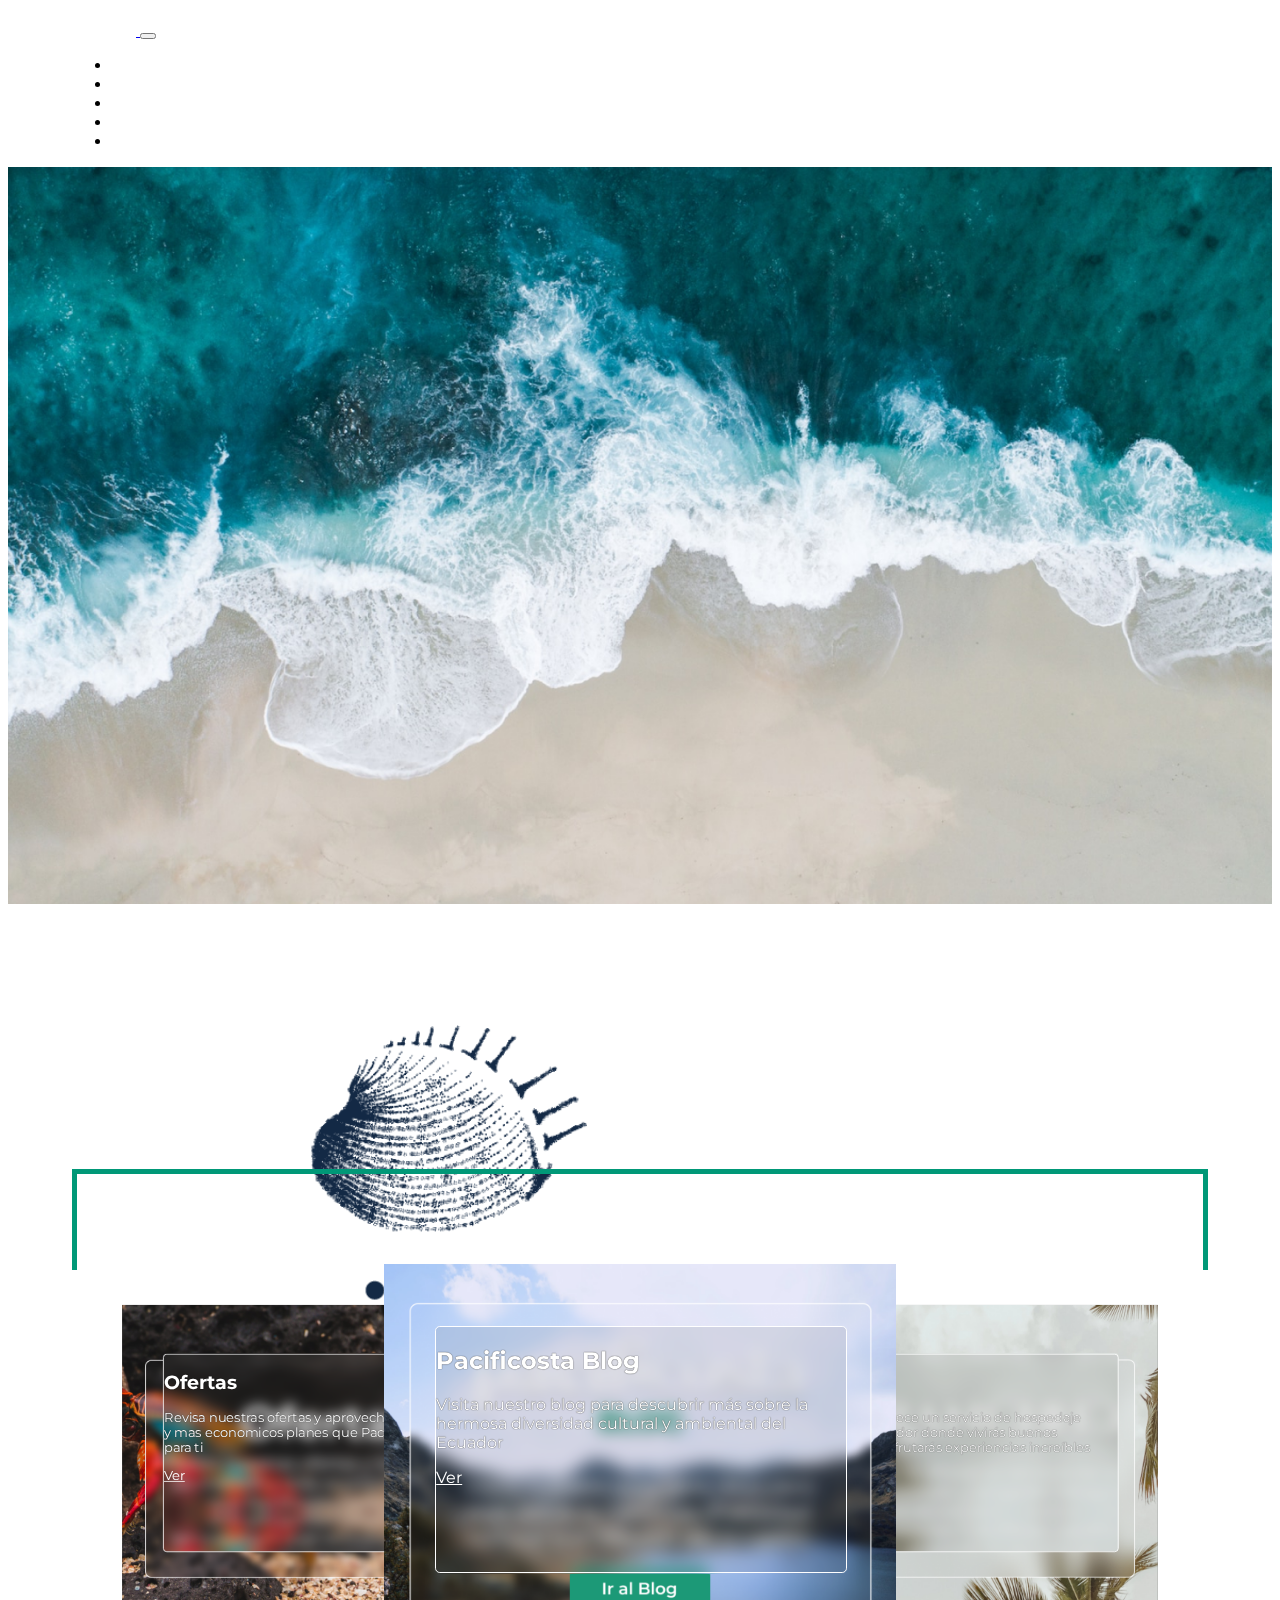
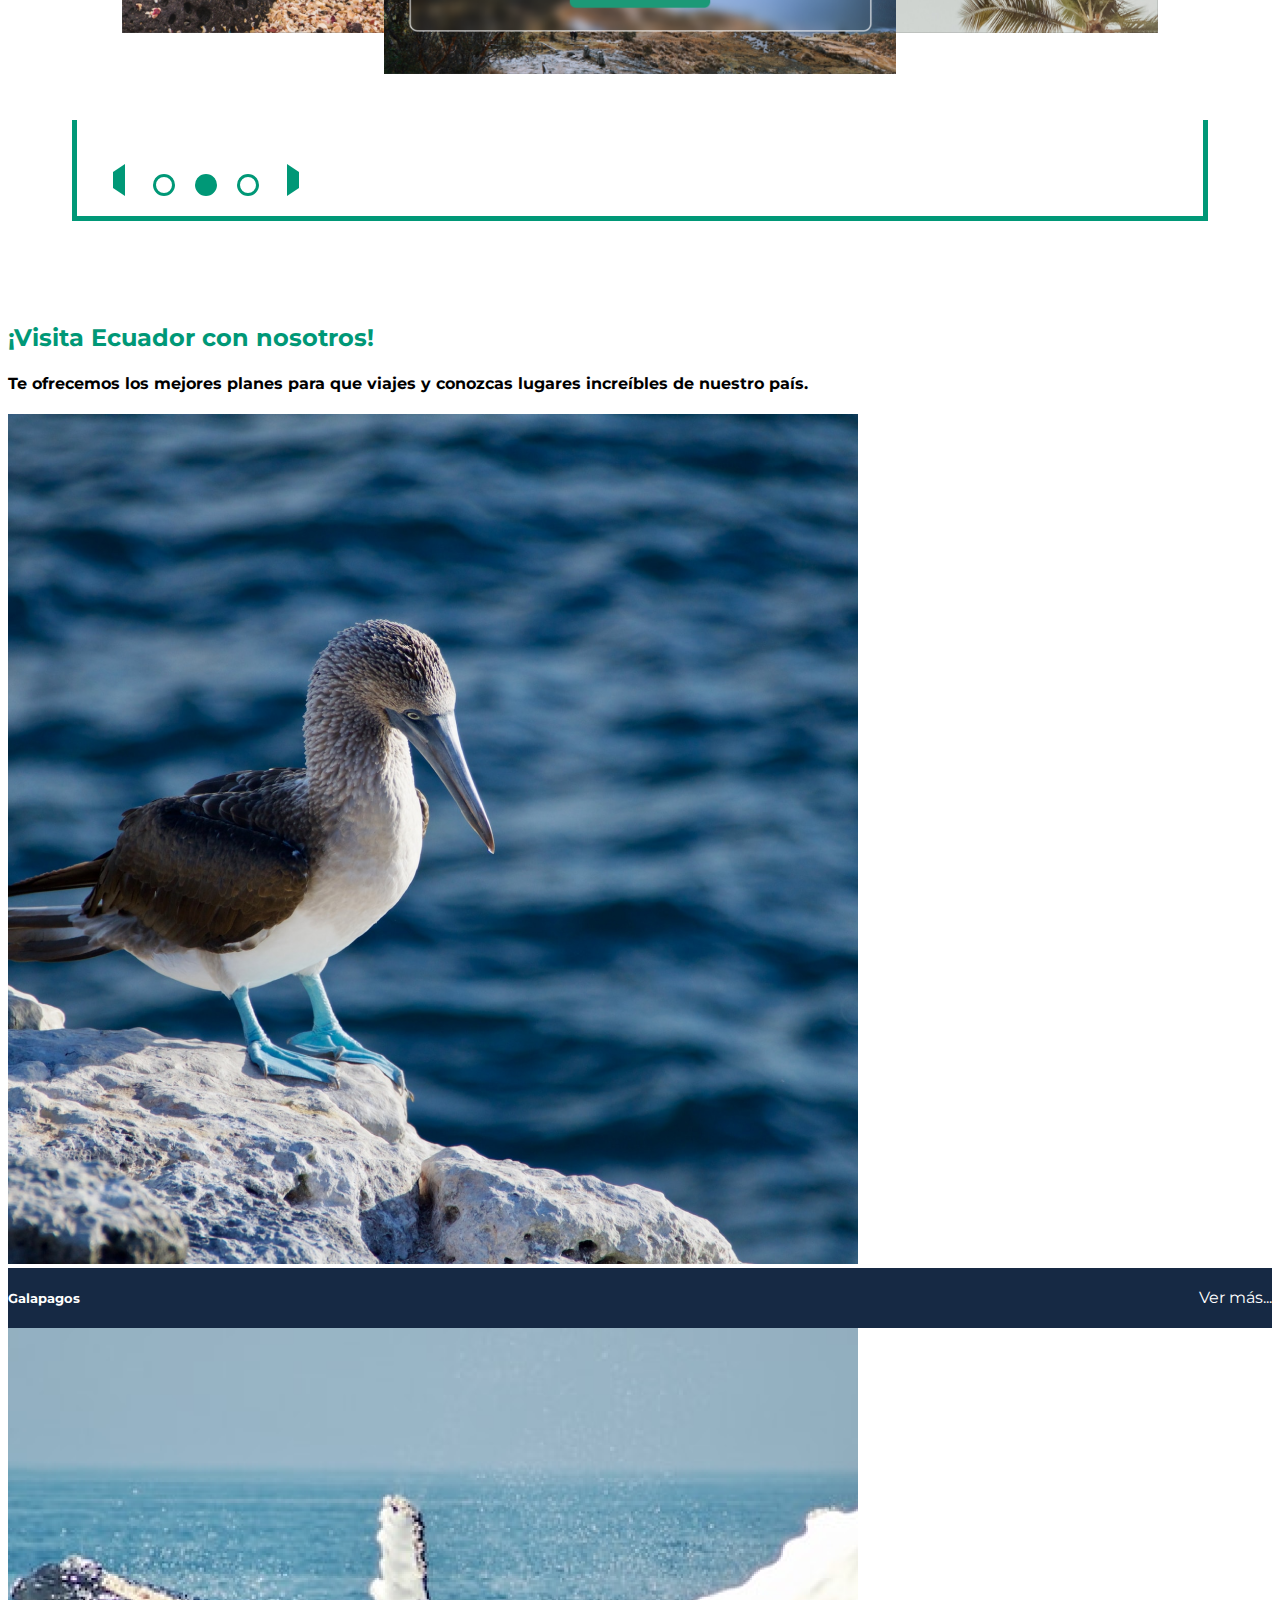
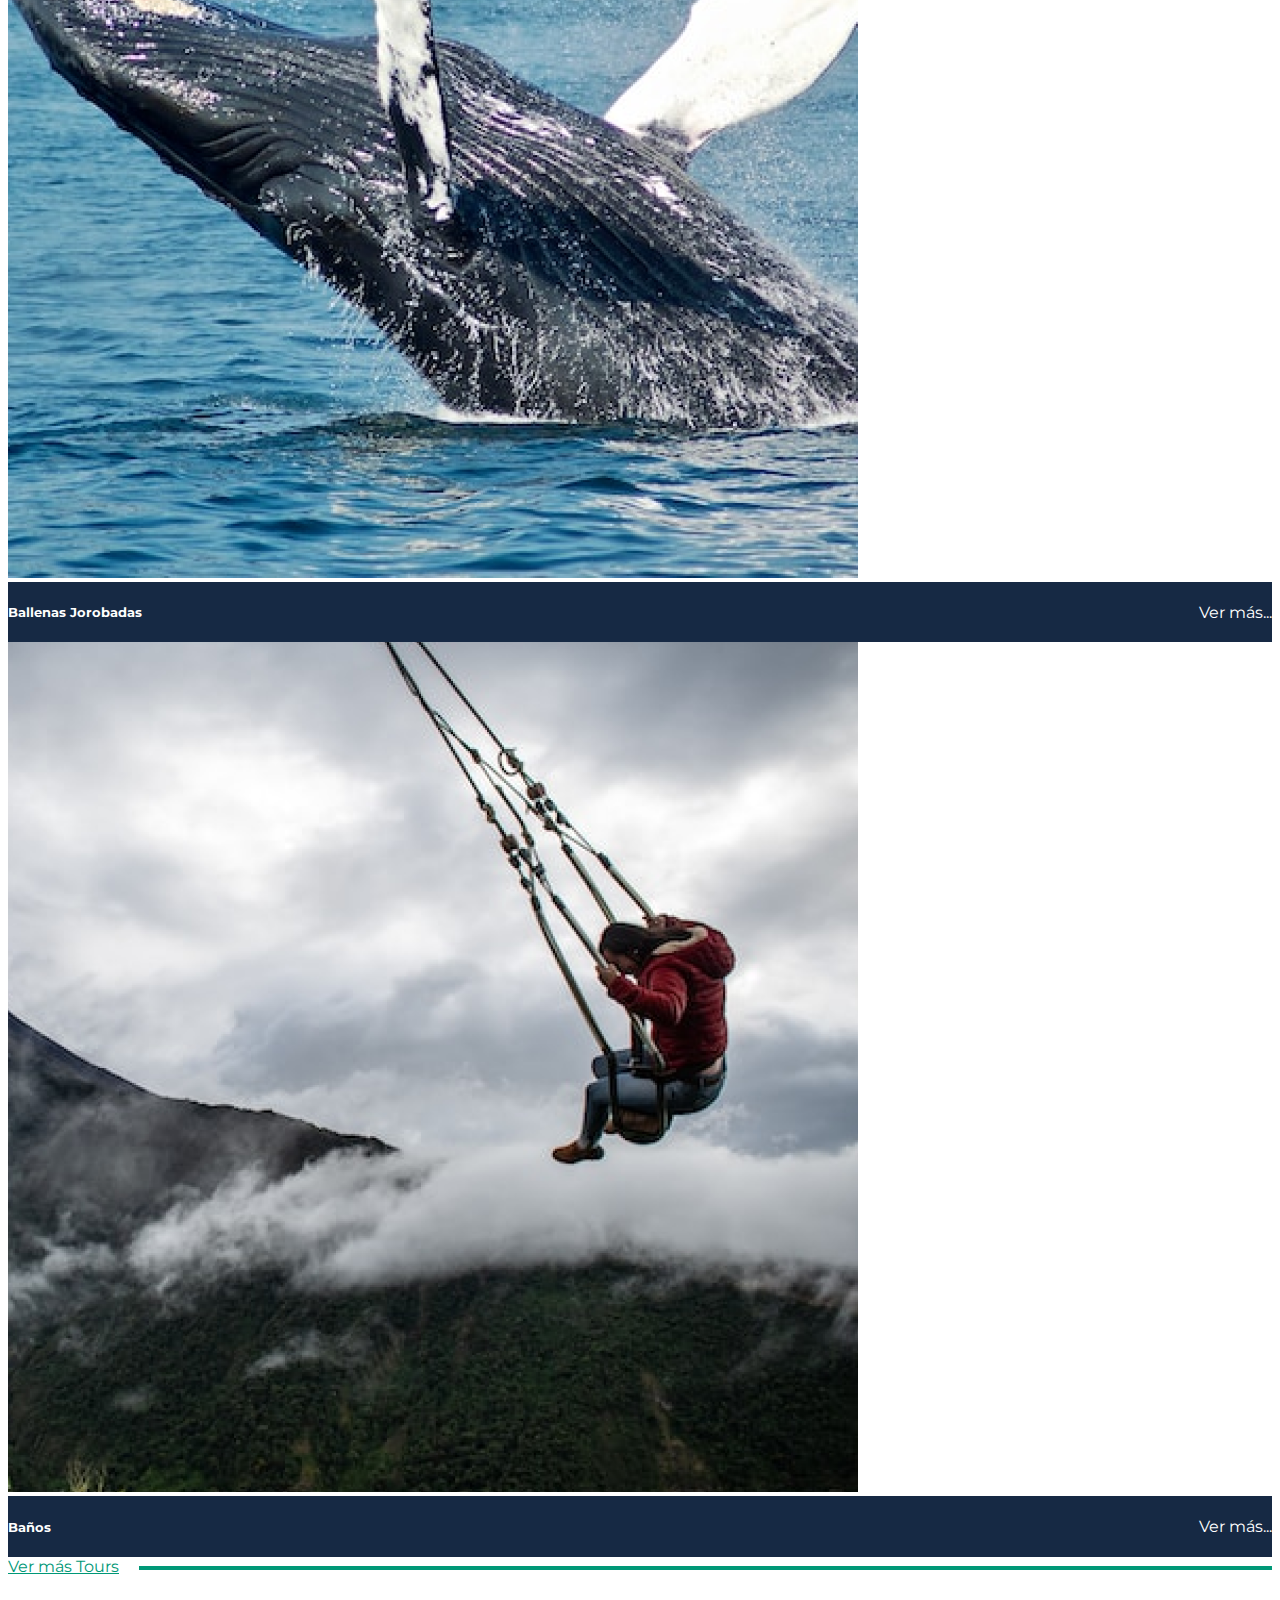
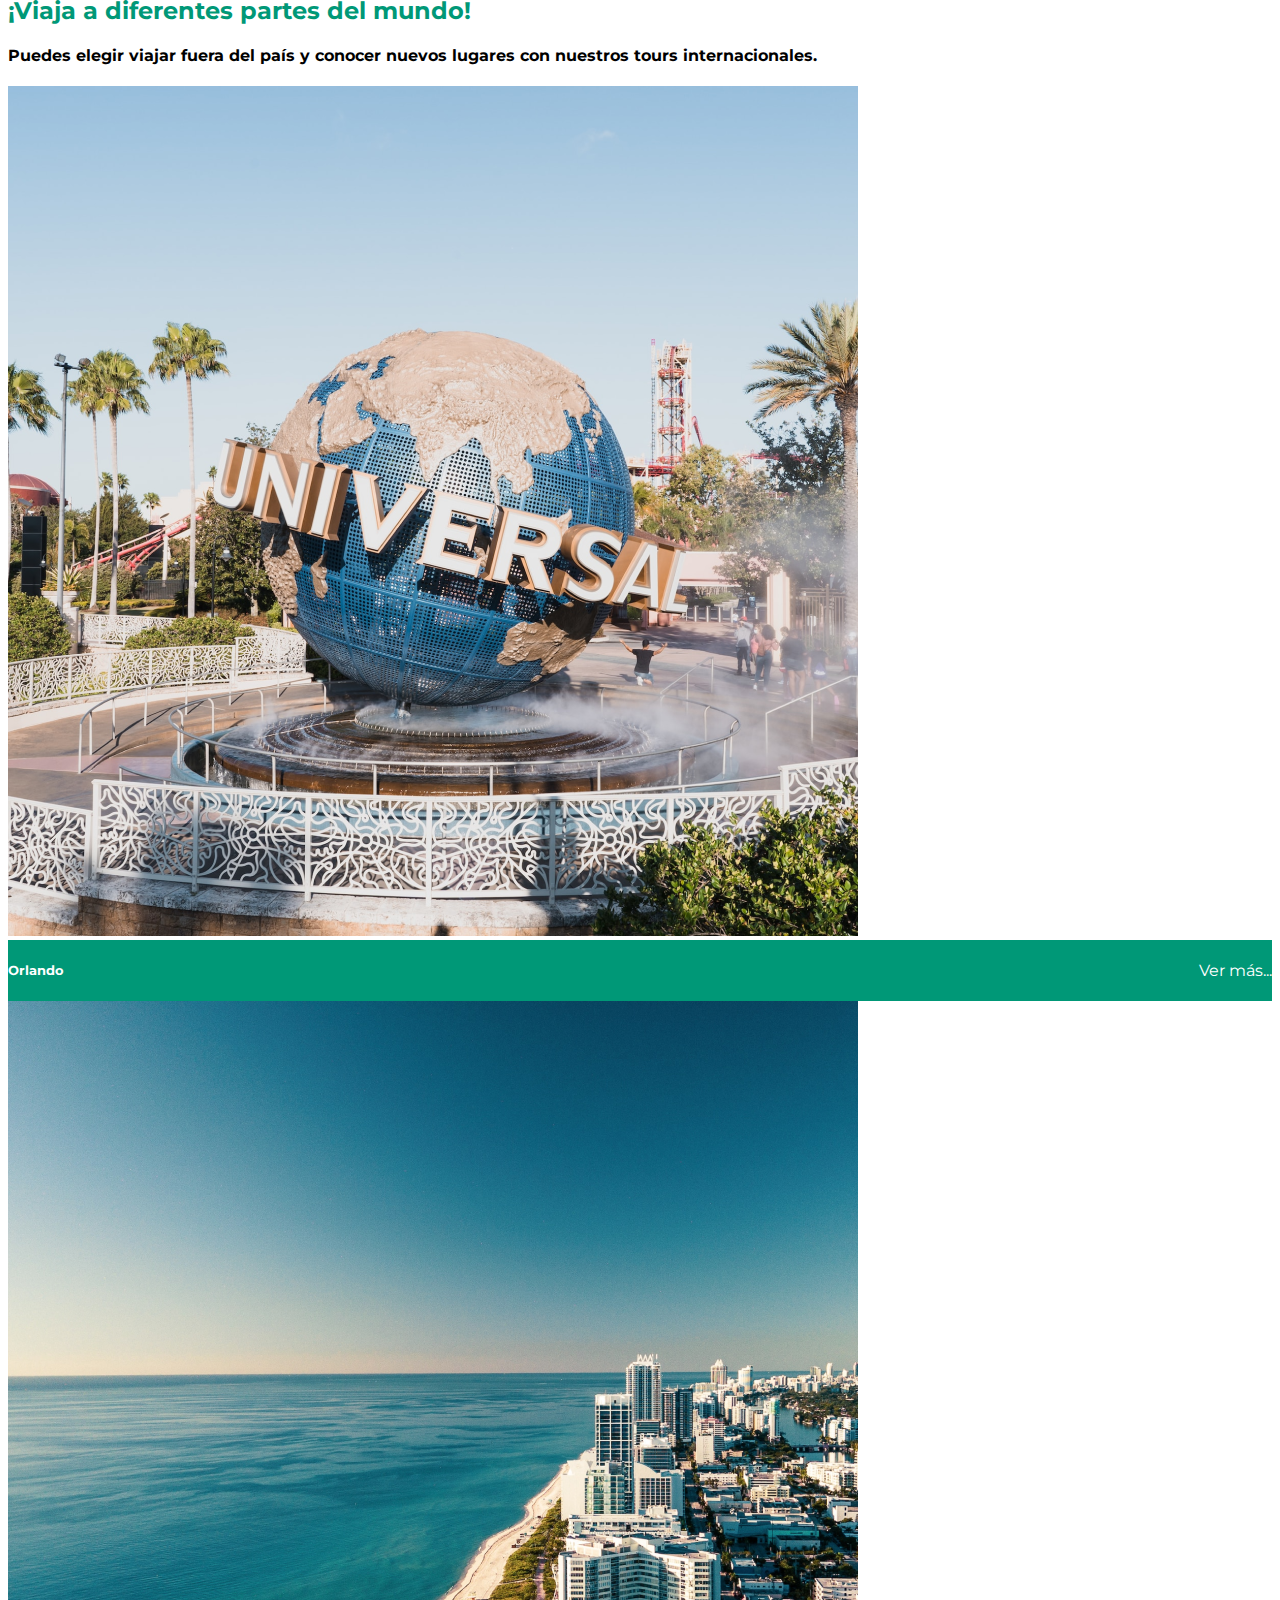
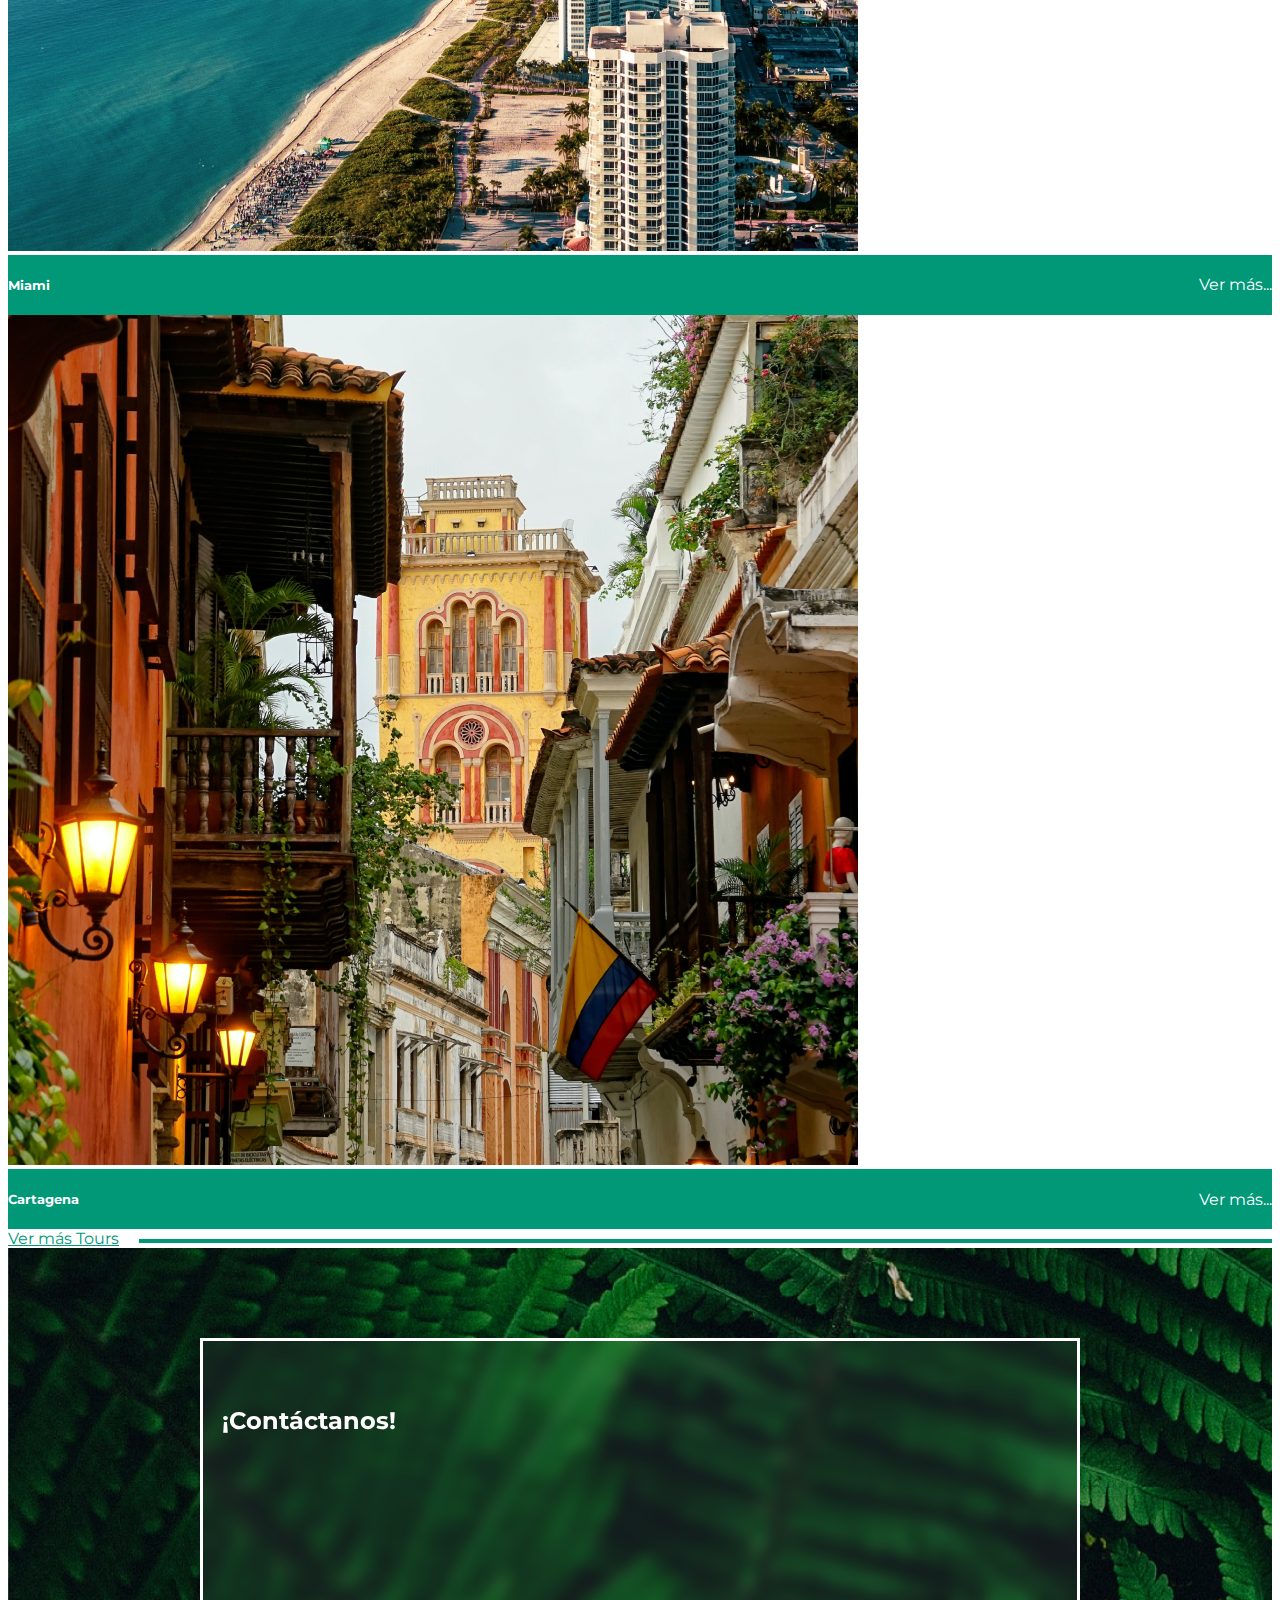
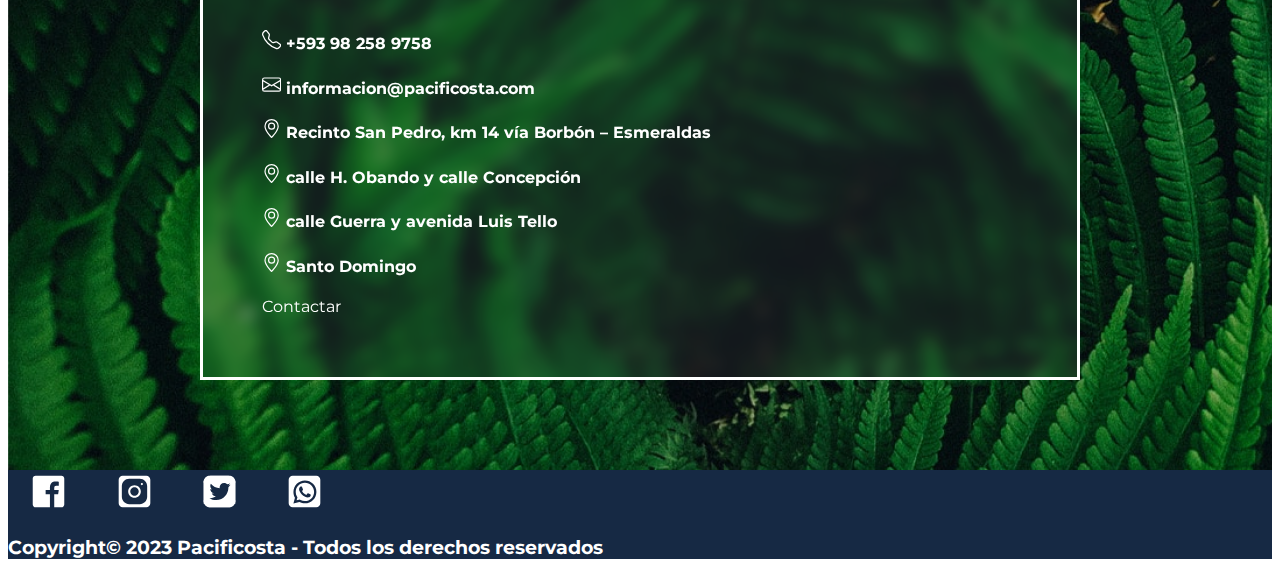
==== commit e90c9d28: "New website for pacificosta" ====
--- a/index.html
+++ b/index.html
@@ -1,245 +1,338 @@
-<!DOCTYPE html>
+<!doctype html>
 <html lang="es">
 
 <head>
-    <meta charset="UTF-8">
-    <meta http-equiv="X-UA-Compatible" content="IE=edge">
-    <meta name="viewport" content="width=device-width, initial-scale=1.0">
-    <title>Pacificosta</title>
+    <!-- Required meta tags -->
+    <meta charset="utf-8">
+    <meta name="viewport" content="width=device-width, initial-scale=1">
     <link rel="icon" type="image/png" href="assets/img/pacificosta-icon.png">
+
+    <!-- Bootstrap CSS -->
+    <link href="https://cdn.jsdelivr.net/npm/bootstrap@5.0.2/dist/css/bootstrap.min.css" rel="stylesheet" integrity="sha384-EVSTQN3/azprG1Anm3QDgpJLIm9Nao0Yz1ztcQTwFspd3yD65VohhpuuCOmLASjC" crossorigin="anonymous">
+    <link rel="stylesheet" href="assets/css/style.css">
     <link rel="preconnect" href="https://fonts.googleapis.com">
     <link rel="preconnect" href="https://fonts.gstatic.com" crossorigin>
     <link href="https://fonts.googleapis.com/css2?family=Montserrat:ital,wght@0,100;0,200;0,300;0,400;0,500;0,600;0,700;0,800;0,900;1,100;1,200;1,300;1,400;1,500;1,600;1,700;1,800;1,900&display=swap" rel="stylesheet">
-    <link rel="stylesheet" href="https://cdnjs.cloudflare.com/ajax/libs/materialize/1.0.0/css/materialize.min.css">
-    <link href="https://fonts.googleapis.com/icon?family=Material+Icons" rel="stylesheet">
-    <link rel="stylesheet" href="assets/css/style.css">
-
-
+
+    <title>Pacificosta</title>
 </head>
 
 <body>
     <header>
-        <div class="navbar-fixed">
-            <nav id="pacificosta-navbar" class="pacificosta-navbar-1 b-color-0">
-                <div class="nav-wrapper">
-                    <a href="#" class="brand-logo">
-                        <img id="pacificosta-letters-img" src="assets/img/pacificosta-letters-color-0.svg" alt="PACIFICOSTA">
+        <nav id="pacificosta-navbar" class="navbar navbar-expand-lg fixed-top navbar-scroll">
+            <div class="container">
+                <a class="navbar-brand" href="#">
+                    <img src="assets/img/pacificosta_svg_letters.svg" class="img-fluid pacificosta-navbar-brand" alt="Pacificosta Letters" srcset="">
+                </a>
+                <button class="navbar-toggler" type="button" data-bs-toggle="collapse" data-bs-target="#navbarSupportedContent" aria-controls="navbarSupportedContent" aria-expanded="false" aria-label="Toggle navigation">
+                <span class="navbar-toggler-icon"></span>
+              </button>
+                <div class="collapse navbar-collapse" id="navbarSupportedContent">
+                    <ul class="navbar-nav ms-auto mb-2 mb-lg-0">
+                        <li class="nav-item">
+                            <a class="nav-link active" aria-current="page" href="#">INICIO</a>
+                        </li>
+                        <li class="nav-item">
+                            <a class="nav-link" href="#">TOURS</a>
+                        </li>
+                        <li class="nav-item">
+                            <a class="nav-link" href="#">NOSOTROS</a>
+                        </li>
+                        <li class="nav-item">
+                            <a class="nav-link" href="#">SERVICIOS</a>
+                        </li>
+                        <li class="nav-item">
+                            <a class="nav-link" href="#">CONTACTO</a>
+                        </li>
+                    </ul>
+                </div>
+            </div>
+        </nav>
+    </header>
+
+    <section id="pacificosta-hero">
+        <div id="carouselExampleSlidesOnly" class="carousel slide" data-bs-ride="carousel">
+            <div class="carousel-inner">
+                <div class="carousel-item active">
+                    <img src="assets/img/hero/hero_bg.png" class="d-block" alt="Background Image">
+                    <div class="carousel-caption d-none d-md-block">
+                        <img src="assets/img/pacificosta_brand-no-bg.png" alt="Pacificosta brand" srcset="">
+                    </div>
+                </div>
+            </div>
+        </div>
+    </section>
+    <Section id="pacificosta-promotions">
+        <div class="pacificosta-panel text-center">
+            <div class="panel-images">
+                <!-- Estos deben ser cards y no imgs -->
+                <div class="pacificosta-promotion-in-panel">
+                    <img src="assets/img/panel/index-panel-1.png" alt="" srcset="">
+                    <div class="pacificosta-promotion-information">
+                        <h2>Ofertas</h2>
+                        <p>Revisa nuestras ofertas y aprovecha de los mejores y mas economicos planes que Pacificosta tiene para ti</p>
+                        <a class="btn btn-outline-white" href=""> Ver</a>
+                    </div>
+
+                </div>
+                <div class="pacificosta-promotion-in-panel">
+                    <img src="assets/img/panel/index-panel-2.png" alt="" srcset="">
+                    <div class="pacificosta-promotion-information">
+                        <h2>Pacificosta Blog</h2>
+                        <p>Visita nuestro blog para descubrir más sobre la hermosa diversidad cultural y ambiental del Ecuador</p>
+                        <a class="btn btn-outline-white" href=""> Ver</a>
+                    </div>
+                </div>
+                <div class="pacificosta-promotion-in-panel">
+                    <img src="assets/img/panel/index-panel-3.png" alt="" srcset="">
+                    <div class="pacificosta-promotion-information">
+                        <h2>El Rancho</h2>
+                        <p>Pacificosta te ofrece un servicio de hospedaje cómodo y acogedor donde vivirás buenos momentos y disfrutarás experiencias increíbles</p>
+                        <a class="btn btn-outline-white" href=""> Ver</a>
+                    </div>
+                </div>
+            </div>
+            <div class="panel-control">
+                <ul>
+                    <li>
+                        <a class="btn-show-left-option">
+                        </a>
+                    </li>
+                    <li>
+                        <a class="panel-option">
+                        </a>
+                    </li>
+                    <li>
+                        <a class="panel-option-selected">
+                        </a>
+                    </li>
+                    <li>
+                        <a class="panel-option">
+                        </a>
+                    </li>
+                    <li>
+                        <a class="btn-show-right-option">
+                        </a>
+                    </li>
+                </ul>
+            </div>
+        </div>
+    </Section>
+
+    <Section id="pacificosta-tours" class="container">
+        <div id="pacificosta-national-tours" class="row">
+            <div class="col-12 mb-3">
+                <h2 class="pacificosta-color-2 text-center">¡Visita Ecuador con nosotros!</h2>
+                <h4 class="text-center">Te ofrecemos los mejores planes para que viajes y conozcas lugares increíbles de nuestro país.</h4>
+            </div>
+            <div class="col-4">
+                <div class="card mx-4">
+                    <img src="assets/img/tours/national/tours-n-2.png" class="card-img-top" alt="...">
+                    <div class="card-body pacificosta-card-text pacificosta-bg-color-1">
+                        <h5>Galapagos</h5>
+                        <p class="card-text pacificosta-card-text">
+                            <a href="">
+                                 Ver más...
+                            </a>
+                        </p>
+                    </div>
+                </div>
+            </div>
+            <div class="col-4">
+                <div class="card mx-4">
+                    <img src="assets/img/tours/national/tours-n-1.png" class="card-img-top" alt="...">
+                    <div class="card-body pacificosta-card-text pacificosta-bg-color-1">
+                        <h5>Ballenas Jorobadas</h5>
+                        <p class="card-text pacificosta-card-text">
+                            <a href="">
+                                 Ver más...
+                            </a>
+                        </p>
+                    </div>
+                </div>
+            </div>
+            <div class="col-4">
+                <div class="card mx-4">
+                    <img src="assets/img/tours/national/tours-n-3.png" class="card-img-top" alt="...">
+                    <div class="card-body pacificosta-card-text pacificosta-bg-color-1">
+                        <h5>Baños</h5>
+                        <p class="card-text pacificosta-card-text">
+                            <a href="">
+                                 Ver más...
+                            </a>
+                        </p>
+                    </div>
+                </div>
+            </div>
+            <div class="col-12 text-center py-5 btn-lines">
+                <span>
+                    <a class="btn btn-outline-primary " href="#"> Ver más Tours</a>
+                </span>
+            </div>
+        </div>
+
+        <div id="pacificosta-international-tours" class="row mt-5">
+            <div class="col-12  mb-3">
+                <h2 class="pacificosta-color-2 text-center">¡Viaja a diferentes partes del mundo!</h2>
+                <h4 class="text-center">Puedes elegir viajar fuera del país y conocer nuevos lugares con nuestros tours internacionales.</h4>
+            </div>
+            <div class="col-4">
+                <div class="card mx-4">
+                    <img src="assets/img/tours/international/tours-i-2.png" class="card-img-top" alt="...">
+                    <div class="card-body pacificosta-card-text pacificosta-bg-color-2">
+                        <h5>Orlando</h5>
+                        <p class="card-text pacificosta-card-text">
+                            <a href="">
+                                 Ver más...
+                            </a>
+                        </p>
+                    </div>
+                </div>
+            </div>
+            <div class="col-4">
+                <div class="card mx-4">
+                    <img src="assets/img/tours/international/tours-i-1.png" class="card-img-top" alt="...">
+                    <div class="card-body pacificosta-card-text pacificosta-bg-color-2">
+                        <h5>Miami</h5>
+                        <p class="card-text pacificosta-card-text">
+                            <a href="">
+                                 Ver más...
+                            </a>
+                        </p>
+                    </div>
+                </div>
+            </div>
+            <div class="col-4">
+                <div class="card mx-4">
+                    <img src="assets/img/tours/international/tours-i-3.png" class="card-img-top" alt="...">
+                    <div class="card-body pacificosta-card-text pacificosta-bg-color-2">
+                        <h5>Cartagena</h5>
+                        <p class="card-text pacificosta-card-text">
+                            <a href="">
+                                 Ver más...
+                            </a>
+                        </p>
+                    </div>
+                </div>
+            </div>
+            <div class="col-12 text-center py-5 btn-lines">
+                <span>
+                    <a class="btn btn-outline-primary " href="#"> Ver más Tours</a>
+                </span>
+            </div>
+        </div>
+    </Section>
+    <Section id="pacificosta-contact-us">
+        <div class="pacificosta-card-contact">
+            <div class="row">
+                <div class="col-12 text-center">
+                    <h2>¡Contáctanos!</h2>
+                </div>
+                <div class="col-5 rounded-3">
+                    <iframe src="https://www.google.com/maps/embed?pb=!1m14!1m8!1m3!1d127654.47323638058!2d-79.71317015256568!3d1.0068579206674442!3m2!1i1024!2i768!4f13.1!3m3!1m2!1s0x8fd4bc74009c47c7%3A0x860db058b3df3922!2sHotel%20Kennedy%20Esmeraldas!5e0!3m2!1ses-419!2sbe!4v1679181462904!5m2!1ses-419!2sbe"
+                        width="100%" height="100%" style="border:0; border-radius: 0.5em;" allowfullscreen="" loading="lazy" referrerpolicy="no-referrer-when-downgrade"></iframe>
+                </div>
+                <div class="col-7">
+                    <ul>
+                        <li>
+                            <a href="">
+                                <h4>
+                                    <svg xmlns="http://www.w3.org/2000/svg" width="1.2em" height="1.2em" fill="currentColor" class="me-3 bi bi-telephone" viewBox="0 0 16 16">
+                                        <path d="M3.654 1.328a.678.678 0 0 0-1.015-.063L1.605 2.3c-.483.484-.661 1.169-.45 1.77a17.568 17.568 0 0 0 4.168 6.608 17.569 17.569 0 0 0 6.608 4.168c.601.211 1.286.033 1.77-.45l1.034-1.034a.678.678 0 0 0-.063-1.015l-2.307-1.794a.678.678 0 0 0-.58-.122l-2.19.547a1.745 1.745 0 0 1-1.657-.459L5.482 8.062a1.745 1.745 0 0 1-.46-1.657l.548-2.19a.678.678 0 0 0-.122-.58L3.654 1.328zM1.884.511a1.745 1.745 0 0 1 2.612.163L6.29 2.98c.329.423.445.974.315 1.494l-.547 2.19a.678.678 0 0 0 .178.643l2.457 2.457a.678.678 0 0 0 .644.178l2.189-.547a1.745 1.745 0 0 1 1.494.315l2.306 1.794c.829.645.905 1.87.163 2.611l-1.034 1.034c-.74.74-1.846 1.065-2.877.702a18.634 18.634 0 0 1-7.01-4.42 18.634 18.634 0 0 1-4.42-7.009c-.362-1.03-.037-2.137.703-2.877L1.885.511z"/>
+                                      </svg> +593 98 258 9758
+                                </h4>
+                            </a>
+                        </li>
+                        <li>
+                            <a href="">
+                                <h4>
+                                    <svg xmlns="http://www.w3.org/2000/svg" width="1.2em" height="1.2em" fill="currentColor" class="me-3 bi bi-envelope" viewBox="0 0 16 16">
+                                        <path d="M0 4a2 2 0 0 1 2-2h12a2 2 0 0 1 2 2v8a2 2 0 0 1-2 2H2a2 2 0 0 1-2-2V4Zm2-1a1 1 0 0 0-1 1v.217l7 4.2 7-4.2V4a1 1 0 0 0-1-1H2Zm13 2.383-4.708 2.825L15 11.105V5.383Zm-.034 6.876-5.64-3.471L8 9.583l-1.326-.795-5.64 3.47A1 1 0 0 0 2 13h12a1 1 0 0 0 .966-.741ZM1 11.105l4.708-2.897L1 5.383v5.722Z"/>
+                                      </svg> informacion@pacificosta.com
+                                </h4>
+                            </a>
+                        </li>
+                        <li>
+                            <a href="">
+                                <h4>
+                                    <svg xmlns="http://www.w3.org/2000/svg" width="1.2em" height="1.2em" fill="currentColor" class="me-3 bi bi-geo-alt" viewBox="0 0 16 16">
+                                        <path d="M12.166 8.94c-.524 1.062-1.234 2.12-1.96 3.07A31.493 31.493 0 0 1 8 14.58a31.481 31.481 0 0 1-2.206-2.57c-.726-.95-1.436-2.008-1.96-3.07C3.304 7.867 3 6.862 3 6a5 5 0 0 1 10 0c0 .862-.305 1.867-.834 2.94zM8 16s6-5.686 6-10A6 6 0 0 0 2 6c0 4.314 6 10 6 10z"/>
+                                        <path d="M8 8a2 2 0 1 1 0-4 2 2 0 0 1 0 4zm0 1a3 3 0 1 0 0-6 3 3 0 0 0 0 6z"/>
+                                      </svg> Recinto San Pedro, km 14 vía Borbón – Esmeraldas
+                                </h4>
+                            </a>
+                        </li>
+                        <li>
+                            <a href="">
+                                <h4>
+                                    <svg xmlns="http://www.w3.org/2000/svg" width="1.2em" height="1.2em" fill="currentColor" class="me-3 bi bi-geo-alt" viewBox="0 0 16 16">
+                                        <path d="M12.166 8.94c-.524 1.062-1.234 2.12-1.96 3.07A31.493 31.493 0 0 1 8 14.58a31.481 31.481 0 0 1-2.206-2.57c-.726-.95-1.436-2.008-1.96-3.07C3.304 7.867 3 6.862 3 6a5 5 0 0 1 10 0c0 .862-.305 1.867-.834 2.94zM8 16s6-5.686 6-10A6 6 0 0 0 2 6c0 4.314 6 10 6 10z"/>
+                                        <path d="M8 8a2 2 0 1 1 0-4 2 2 0 0 1 0 4zm0 1a3 3 0 1 0 0-6 3 3 0 0 0 0 6z"/>
+                                      </svg> calle H. Obando y calle Concepción
+                                </h4>
+                            </a>
+                        </li>
+                        <li>
+                            <a href="">
+                                <h4>
+                                    <svg xmlns="http://www.w3.org/2000/svg" width="1.2em" height="1.2em" fill="currentColor" class="me-3 bi bi-geo-alt" viewBox="0 0 16 16">
+                                        <path d="M12.166 8.94c-.524 1.062-1.234 2.12-1.96 3.07A31.493 31.493 0 0 1 8 14.58a31.481 31.481 0 0 1-2.206-2.57c-.726-.95-1.436-2.008-1.96-3.07C3.304 7.867 3 6.862 3 6a5 5 0 0 1 10 0c0 .862-.305 1.867-.834 2.94zM8 16s6-5.686 6-10A6 6 0 0 0 2 6c0 4.314 6 10 6 10z"/>
+                                        <path d="M8 8a2 2 0 1 1 0-4 2 2 0 0 1 0 4zm0 1a3 3 0 1 0 0-6 3 3 0 0 0 0 6z"/>
+                                      </svg> calle Guerra y avenida Luis Tello
+                                </h4>
+                            </a>
+                        </li>
+                        <li>
+                            <a href="">
+                                <h4>
+                                    <svg xmlns="http://www.w3.org/2000/svg" width="1.2em" height="1.2em" fill="currentColor" class="me-3 bi bi-geo-alt" viewBox="0 0 16 16">
+                                        <path d="M12.166 8.94c-.524 1.062-1.234 2.12-1.96 3.07A31.493 31.493 0 0 1 8 14.58a31.481 31.481 0 0 1-2.206-2.57c-.726-.95-1.436-2.008-1.96-3.07C3.304 7.867 3 6.862 3 6a5 5 0 0 1 10 0c0 .862-.305 1.867-.834 2.94zM8 16s6-5.686 6-10A6 6 0 0 0 2 6c0 4.314 6 10 6 10z"/>
+                                        <path d="M8 8a2 2 0 1 1 0-4 2 2 0 0 1 0 4zm0 1a3 3 0 1 0 0-6 3 3 0 0 0 0 6z"/>
+                                      </svg> Santo Domingo
+                                </h4>
+                            </a>
+                        </li>
+                        <li>
+                            <a class="btn btn-outline-white " href="#"> Contactar</a>
+                        </li>
+                    </ul>
+                </div>
+            </div>
+
+        </div>
+    </Section>
+    <Footer id="pacificosta-footer" class="pacificosta-bg-color-1">
+        <div class="container py-5">
+            <div class="row">
+                <div class="col-12 text-center mb-4">
+                    <a href="">
+                        <img src="assets/img/icons/icon-facebook.svg" alt="">
                     </a>
-                    <ul id="nav-mobile" class="right show-nav-mobile">
-                        <li class="pacificosta-logo">
-                            <img id="pacificosta-letters-img" src="assets/img/pacificosta-letters-color-0.svg" alt="PACIFICOSTA">
-                        </li>
-                        <li><a href="#">Inicio </a></li>
-                        <li><a href="#">Tours</a></li>
-                        <li><a href="#">Promociones</a></li>
-                        <li><a href="#">Blog</a> </li>
-                        <li><a href="#">Conocenos</a> </li>
-                        <li>
-                            <div class="row pacificosta-social-links">
-                                <div class="col s6">
-                                    <a href="#">
-                                        <img src="assets/img/icon-facebook.svg" alt="">
-                                    </a>
-                                </div>
-                                <div class="col s6">
-                                    <a href="#">
-                                        <img src="assets/img/icon-instagram.svg" alt="">
-                                    </a>
-                                </div>
-                            </div>
-                        </li>
-                    </ul>
-                </div>
-            </nav>
-            <div id="hamb-menu" class="pacificosta-hamb-menu hide-on-large-only ">
-                <img id="x-exit-img" src="assets/img/menu-x-btn-hamb.svg" alt="menu-phone-img">
-                <img id="h-lines-img" src="assets/img/menu-btn-hamb.svg" alt="menu-phone-img">
-            </div>
-        </div>
-    </header>
-    <section id="pacificota_intro">
-        <div class="intro-background">
-            <img id="intro-img" src="assets/img/fondo_1.png" alt="Pacificosta">
-        </div>
-        <div class="pacificosta-cut_bg hide-on-small-only">
-            <img src="assets/img/intro_cut_bg.svg" alt="">
-        </div>
-        <div class="intro-information">
-            <img id="pacificosta-logo-img" src="assets/img/logo-pacificosta.png" alt="Pacificosta-logo">
-            <h2>¡Viajes que marcan tu vida!</h2>
-        </div>
-    </section>
-
-    <!-- Section: Come to Ecuador -->
-    <section id="pacificosta_come-to-Ecuador">
-        <h2 class="section-title-1">
-            ¡Visita Ecuador con Pacificosta!
-        </h2>
-        <h4 class="section-title-2">
-            Una experiencia única y emocionante.
-        </h4>
-        <div id="pacificosta_carrousel">
-            <div class="imgs-to-show">
-                <div id="img-1-carrousel" class="carrousel-div-center">
-                    <img src="assets/img/carrousel-2.png" alt="Image-2">
-                </div>
-                <div id="img-2-carrousel" class="carrousel-div-left">
-                    <img src="assets/img/carrousel-1.png" alt="Image-1">
-                </div>
-                <div id="img-3-carrousel" class="carrousel-div-right">
-                    <img src="assets/img/carrousel-3.png" alt="Image-3">
-                </div>
-            </div>
-            <div class="arrow-left">
-                <i>arrow-left</i>
-            </div>
-            <div class="arrow-right">
-                <i>arrow-right</i>
-            </div>
-        </div>
-
-    </section>
-
-    <!-- Section: Traveling with -->
-    <section id="pacificosta_traveling-with">
-        <div class="title-line">
-            <h2 class="section-title-1 ">¿Cómo viajarás?</h2>
-        </div>
-
-        <div class="row pacificosta-show_traveling">
-            <div class="col s12 m6 l6 xl3">
-                <div class="pacificosta_traveling-box">
-                    <img src="assets/img/traveling_alone.png" alt="">
-                    <h4>En Solitario</h4>
-                </div>
-            </div>
-            <div class="col s12 m6 l6 xl3">
-                <div class="pacificosta_traveling-box">
-                    <img src="assets/img/traveling_together.png" alt="">
-                    <h4>En Pareja</h4>
-                </div>
-            </div>
-            <div class="col s12 m6 l6 xl3">
-                <div class="pacificosta_traveling-box">
-                    <img src="assets/img/traveling_family.png" alt="">
-                    <h4>En Familia</h4>
-                </div>
-            </div>
-            <div class="col s12 m6 l6 xl3">
-                <div class="pacificosta_traveling-box">
-                    <img src="assets/img/traveling_group.png" alt="">
-                    <h4>En Grupo</h4>
-                </div>
-            </div>
-        </div>
-    </section>
-
-    <!-- Section: Where to go -->
-    <section id="pacificosta_where-to-go">
-        <h2 class="section-title-1">
-            ¿No sabes a dónde ir?
-        </h2>
-        <h4 class="section-title-2">
-            Te recomendamos estos hermosos lugares que puedes visitar con nosotros
-        </h4>
-        <div class="row">
-            <div class="col s12 m6 l4 xl4">
-                <div class="card">
-                    <div class="card-image">
-                        <img src="assets/img/Laguna_Cuicocha.png">
-                        <a class="btn-floating halfway-fab waves-effect waves-light red">
-                            <i class="material-icons">remove_red_eye</i>
-                        </a>
-                    </div>
-                    <div class="card-content center-align">
-                        <span class="card-title">Laguna de Cuicocha</span>
-                        <i class="material-icons">star</i>
-                        <i class="material-icons">star</i>
-                        <i class="material-icons">star</i>
-                        <i class="material-icons">star</i>
-                        <i class="material-icons">star_border</i>
-                        <p>Ver más</p>
-                    </div>
-                </div>
-            </div>
-            <div class="col s12 m6 l4 xl4">
-                <div class="card">
-                    <div class="card-image">
-                        <img src="assets/img/Puerto_Lopez.png">
-                        <a class="btn-floating halfway-fab waves-effect waves-light red">
-                            <i class="material-icons">remove_red_eye</i>
-                        </a>
-                    </div>
-                    <div class="card-content center-align">
-                        <span class="card-title">Playa de Puerto López</span>
-                        <p>
-                            <i class="material-icons">star</i>
-                            <i class="material-icons">star</i>
-                            <i class="material-icons">star</i>
-                            <i class="material-icons">star</i>
-                            <i class="material-icons">star_border</i>
-                        </p>
-                        <p>Ver más</p>
-                    </div>
-                </div>
-            </div>
-            <div class="col s12 m6 l4 xl4">
-                <div class="card">
-                    <div class="card-image">
-                        <img src="assets/img/Catedral_Inmaculada.png">
-                        <a class="btn-floating halfway-fab waves-effect waves-light red">
-                            <i class="material-icons">remove_red_eye</i>
-                        </a>
-                    </div>
-                    <div class="card-content center-align">
-                        <span class="card-title">Catedral de la Inmaculada</span>
-                        <i class="material-icons">star</i>
-                        <i class="material-icons">star</i>
-                        <i class="material-icons">star</i>
-                        <i class="material-icons">star</i>
-                        <i class="material-icons">star_border</i>
-                        <p>Ver más</p>
-                    </div>
-                </div>
-            </div>
-        </div>
-    </section>
-
-    <footer>
-        <div class="row">
-            <div class="col s12">
-                <img src="assets/img/Ecuador_flag.png" alt="Ecuador flag">
-                <h6>¡Orgullosamente ecuatorianos!</h6>
-            </div>
-            <div class="col s12 ">
-                <div class="row">
-                    <div class="col s3 ">
-
-                    </div>
-                    <div class="col s3 ">
-                        <img src="assets/img/icon-facebook.svg" alt="">
-                    </div>
-                    <div class="col s3 ">
-                        <img src="assets/img/icon-instagram.svg" alt="">
-                    </div>
-                    <div class="col s3 ">
-
-                    </div>
-                </div>
-            </div>
-            <div class="col s12 ">
-                <p>Copyright© 2021 Crenti - Todos los derechos reservados</p>
-            </div>
-        </div>
-    </footer>
-
-
-
-
-
-    <script src="https://cdnjs.cloudflare.com/ajax/libs/materialize/1.0.0/js/materialize.min.js"></script>
-    <script src="https://cdnjs.cloudflare.com/ajax/libs/gsap/3.6.1/gsap.min.js"></script>
-    <script src="assets/js/pacificosta.js"></script>
+                    <a href="">
+                        <img src="assets/img/icons/icon-instagram.svg" alt="">
+                    </a>
+                    <a href="">
+                        <img src="assets/img/icons/icon-twitter.svg" alt="">
+                    </a>
+                    <a href="">
+                        <img src="assets/img/icons/icon-whatsapp.svg" alt="">
+                    </a>
+                </div>
+                <div class="col-12 text-center ">
+                    <h3>
+                        Copyright© 2023 Pacificosta - Todos los derechos reservados
+                    </h3>
+                </div>
+            </div>
+        </div>
+
+    </Footer>
+    <script src="https://cdnjs.cloudflare.com/ajax/libs/gsap/3.11.5/gsap.min.js" integrity="sha512-cOH8ndwGgPo+K7pTvMrqYbmI8u8k6Sho3js0gOqVWTmQMlLIi6TbqGWRTpf1ga8ci9H3iPsvDLr4X7xwhC/+DQ==" crossorigin="anonymous" referrerpolicy="no-referrer"></script>
+    <script src="https://cdn.jsdelivr.net/npm/@popperjs/core@2.9.2/dist/umd/popper.min.js" integrity="sha384-IQsoLXl5PILFhosVNubq5LC7Qb9DXgDA9i+tQ8Zj3iwWAwPtgFTxbJ8NT4GN1R8p" crossorigin="anonymous"></script>
+    <script src="https://cdn.jsdelivr.net/npm/bootstrap@5.0.2/dist/js/bootstrap.min.js" integrity="sha384-cVKIPhGWiC2Al4u+LWgxfKTRIcfu0JTxR+EQDz/bgldoEyl4H0zUF0QKbrJ0EcQF" crossorigin="anonymous"></script>
+    <!-- <script src="https://ajax.googleapis.com/ajax/libs/jquery/3.6.3/jquery.min.js"></script> -->
+    <script src="assets/js/index.js"></script>
+
 </body>
 
 </html>--- a/assets/css/style.css
+++ b/assets/css/style.css
@@ -1,110 +1,33 @@
-html,
 body {
-  margin: 0;
-  padding: 0;
   font-family: 'Montserrat', sans-serif;
-  overflow-x: hidden;
-  max-width: 100%;
-}
-
-html h2,
-html h4,
-body h2,
-body h4 {
-  text-align: center;
+}
+
+.pacificosta-navbar-brand {
+  width: 10vw;
+  color: #fff;
+  -webkit-filter: invert(100%) sepia(79%) saturate(0%) hue-rotate(86deg) brightness(118%) contrast(119%);
+          filter: invert(100%) sepia(79%) saturate(0%) hue-rotate(86deg) brightness(118%) contrast(119%);
+}
+
+.pacificosta-color-1 {
+  color: #162944;
+}
+
+.pacificosta-color-2 {
   color: #009877;
 }
 
-.b-color-0 {
-  background-color: transparent;
-}
-
-.b-color-1 {
+.pacificosta-bg-color-1 {
   background-color: #162944;
-}
-
-.b-color-2 {
+  color: #fff;
+}
+
+.pacificosta-bg-color-2 {
   background-color: #009877;
-}
-
-.section-title-1 {
-  margin: 6vh auto 0 auto;
-  font-size: 5.5vw;
-  font-weight: 750;
-}
-
-.section-title-2 {
-  margin: 0 auto 4vh auto;
-  font-size: 3.8vw;
-}
-
-.navbar-fixed {
-  height: 0;
-}
-
-.pacificosta-navbar-1 {
-  height: 15vh;
-  -webkit-box-shadow: none;
-          box-shadow: none;
-  background-color: transparent;
-  -webkit-transition: all, 0.3s;
-  transition: all, 0.3s;
-  -webkit-transition: background-color, 0.2s;
-  transition: background-color, 0.2s;
-}
-
-.pacificosta-navbar-1 .brand-logo img {
-  width: 80vw;
-  margin-top: 3vh;
-}
-
-.pacificosta-navbar-2 {
-  height: 10vh;
-  -webkit-box-shadow: none;
-          box-shadow: none;
-  background-color: #162944;
-  -webkit-transition: all, 0.5s;
-  transition: all, 0.5s;
-}
-
-.pacificosta-navbar-2 .brand-logo img {
-  width: 50vw;
-  margin-top: 2vh;
-}
-
-.show-nav-mobile {
-  position: absolute;
-  z-index: 90;
-  top: -150vh;
-  opacity: 0;
-  display: inline-block;
-  background-color: #162944;
-  height: 100vh;
-}
-
-.show-nav-mobile li {
-  text-transform: uppercase;
-  width: 100%;
-  text-align: center;
-  margin: 1.5vh auto 1.5vh auto;
-}
-
-.show-nav-mobile li a {
-  font-size: 2rem;
-  font-weight: 650;
-}
-
-.show-nav-mobile .pacificosta-logo img {
-  margin-top: 3vh;
-  width: 80vw;
-}
-
-.show-nav-mobile .pacificosta-social-links img {
-  width: 25vw;
-}
-
-.title-line {
-  text-align: center;
+  color: #fff;
+}
+
+.pacificosta-card-text {
   display: -webkit-box;
   display: -ms-flexbox;
   display: flex;
@@ -113,473 +36,330 @@
           align-items: center;
 }
 
-.title-line:before, .title-line:after {
-  content: " ";
-  -webkit-box-flex: 1;
-      -ms-flex: 1 0 0%;
-          flex: 1 0 0%;
-  height: 1px;
-  background: #009877;
-  margin: 0 0.1rem 0 5vw;
-}
-
-.title-line:after {
-  margin: 0 5vw 0 0.1rem;
-}
-
-.title-line h1,
-.title-line h2,
-.title-line h3,
-.title-line h4 {
-  margin: 0;
-}
-
-.intro-background {
+.pacificosta-card-text h1,
+.pacificosta-card-text h2,
+.pacificosta-card-text h3,
+.pacificosta-card-text h4,
+.pacificosta-card-text h5 {
+  width: -webkit-fit-content;
+  width: -moz-fit-content;
+  width: fit-content;
+}
+
+.pacificosta-card-text p {
+  margin-left: auto;
+}
+
+.pacificosta-card-text p a {
+  text-decoration: none;
+  color: #fff;
+}
+
+.btn-outline-primary {
+  color: #009877;
+  border-color: #009877;
+}
+
+.btn-outline-primary:hover {
+  color: #fff;
+  background-color: #009877;
+  border-color: #009877;
+}
+
+.btn-outline-white {
+  color: #fff;
+  border-color: #fff;
+}
+
+.btn-outline-white:hover {
+  color: #009877 !important;
+  background-color: #fff;
+  border-color: #fff;
+}
+
+.btn-lines {
+  overflow: hidden;
+}
+
+.btn-lines span {
   position: relative;
-  height: 0;
-  z-index: -1;
-}
-
-.intro-background img {
-  width: 100%;
+  display: inline-block;
+}
+
+.btn-lines span::before, .btn-lines span::after {
+  content: '';
+  position: absolute;
+  top: 50%;
+  border-bottom: 0.3em solid;
+  border-color: #009877;
+  width: 100vw;
+  margin: 0 20px;
+}
+
+.btn-lines span::before {
+  right: 100%;
+}
+
+.btn-lines span::after {
+  left: 100%;
+}
+
+#pacificosta-navbar {
+  -webkit-transition: background-color 0.2s ease-out;
+  transition: background-color 0.2s ease-out;
+}
+
+#pacificosta-navbar ul li {
+  margin-left: 5vw;
+  font-weight: 700;
+}
+
+#pacificosta-hero .carousel-item {
   height: 100vh;
-  margin: 0;
+}
+
+#pacificosta-hero .carousel-item img {
   -o-object-fit: cover;
      object-fit: cover;
-  -o-object-position: 63% 100%;
-     object-position: 63% 100%;
-}
-
-.intro-information {
-  text-align: center;
-  height: 100vh;
-}
-
-.intro-information img {
-  margin-top: 30vh;
-  width: 60vw;
-}
-
-.intro-information h2 {
-  color: aliceblue;
-  font-weight: 730;
-  font-size: 11vw;
-}
-
-.pacificosta-cut_bg {
-  position: absolute;
-  top: +100vh;
-  margin-top: -6.99301vw;
-}
-
-.pacificosta-cut_bg img {
-  width: 100vw;
-}
-
-.pacificosta-hamb-menu {
-  position: fixed;
-  width: 60px;
-  right: 0;
-  bottom: 0;
-  margin-bottom: 5vw;
-  margin-right: 5vw;
-  z-index: 10000;
-}
-
-.pacificosta-hamb-menu img {
-  background-color: #ffffff36;
-  -webkit-backdrop-filter: blur(1vw);
-          backdrop-filter: blur(1vw);
-  border-width: 0.4vw;
-  border-radius: 50px;
-  width: 60px;
-  margin: 0;
-  padding: 0;
-}
-
-.pacificosta-hamb-menu #x-exit-img {
-  display: none;
-}
-
-.pacificosta-hamb-menu #h-lines-img {
-  display: block;
-}
-
-#pacificosta_come-to-Ecuador {
-  height: 100.1vw;
-}
-
-#pacificosta_come-to-Ecuador #pacificosta_carrousel {
   width: 100%;
 }
 
-#pacificosta_come-to-Ecuador #pacificosta_carrousel .imgs-to-show img {
+#pacificosta-hero .carousel-item .carousel-caption img {
+  width: 70vw;
+}
+
+#pacificosta-promotions {
+  padding-left: 5vw;
+  padding-right: 5vw;
+}
+
+#pacificosta-promotions .pacificosta-panel {
+  margin: 8vw 0 8vw 0;
+  padding: 1vh;
+  padding-top: 10vh;
+  border-top: 5px solid #009877;
+  border-bottom: 5px solid #009877;
+  position: relative;
+  height: 42.4vw;
+}
+
+#pacificosta-promotions .pacificosta-panel .panel-images {
+  height: 24vw;
+}
+
+#pacificosta-promotions .pacificosta-panel .panel-images .pacificosta-promotion-in-panel {
+  background-color: #4f4f4f;
+  -webkit-transition-timing-function: ease-out;
+          transition-timing-function: ease-out;
+  position: relative;
+  width: 40vw;
+  height: 32vw;
+}
+
+#pacificosta-promotions .pacificosta-panel .panel-images .pacificosta-promotion-in-panel img {
+  width: 100%;
   height: 100%;
-  width: 100%;
   -o-object-fit: cover;
      object-fit: cover;
 }
 
-#pacificosta_come-to-Ecuador #pacificosta_carrousel .imgs-to-show .carrousel-div-center,
-#pacificosta_come-to-Ecuador #pacificosta_carrousel .imgs-to-show .carrousel-div-left,
-#pacificosta_come-to-Ecuador #pacificosta_carrousel .imgs-to-show .carrousel-div-right {
+#pacificosta-promotions .pacificosta-panel .panel-images .pacificosta-promotion-in-panel .pacificosta-promotion-information {
+  width: 80%;
+  margin-left: 10%;
+  margin-top: 12%;
+  height: 60%;
+  position: absolute;
+  top: 0;
+  color: #fff;
+  border: #fff solid 0.1em;
+  border-radius: 0.3em;
+  background: rgba(41, 41, 41, 0.089);
+  -webkit-backdrop-filter: blur(0.5em);
+          backdrop-filter: blur(0.5em);
+}
+
+#pacificosta-promotions .pacificosta-panel .panel-images .pacificosta-promotion-in-panel .pacificosta-promotion-information h2 {
+  font-weight: 700;
+}
+
+#pacificosta-promotions .pacificosta-panel .panel-images .pacificosta-promotion-in-panel .pacificosta-promotion-information h2,
+#pacificosta-promotions .pacificosta-panel .panel-images .pacificosta-promotion-in-panel .pacificosta-promotion-information p {
+  text-shadow: 0 0 1px #000;
+}
+
+#pacificosta-promotions .pacificosta-panel .panel-images .pacificosta-promotion-in-panel:nth-of-type(3), #pacificosta-promotions .pacificosta-panel .panel-images .pacificosta-promotion-in-panel:first-of-type {
+  position: absolute;
+  z-index: 1;
+  top: 10vh;
+  scale: 0.8;
+}
+
+#pacificosta-promotions .pacificosta-panel .panel-images .pacificosta-promotion-in-panel:nth-of-type(3) {
+  left: 55%;
+}
+
+#pacificosta-promotions .pacificosta-panel .panel-images .pacificosta-promotion-in-panel:first-of-type {
+  right: 55%;
+}
+
+#pacificosta-promotions .pacificosta-panel .panel-images .pacificosta-promotion-in-panel:nth-of-type(2) {
+  scale: 1;
   position: relative;
-  height: 0;
-}
-
-#pacificosta_come-to-Ecuador #pacificosta_carrousel .imgs-to-show .carrousel-div-center img,
-#pacificosta_come-to-Ecuador #pacificosta_carrousel .imgs-to-show .carrousel-div-left img,
-#pacificosta_come-to-Ecuador #pacificosta_carrousel .imgs-to-show .carrousel-div-right img {
-  width: 70vw;
-  height: 70vw;
-}
-
-#pacificosta_come-to-Ecuador #pacificosta_carrousel .imgs-to-show .carrousel-div-right {
-  left: 30vw;
-}
-
-#pacificosta_come-to-Ecuador #pacificosta_carrousel .imgs-to-show .carrousel-div-left {
+  margin: auto;
+  z-index: 3;
+}
+
+#pacificosta-promotions .pacificosta-panel .panel-images:before {
+  position: absolute;
+  content: '';
+  top: 0;
   left: 0;
-  margin-top: 3.5vw;
-}
-
-#pacificosta_come-to-Ecuador #pacificosta_carrousel .imgs-to-show .carrousel-div-center {
-  margin-top: 0;
-  left: 8vw;
-  z-index: 10;
-}
-
-#pacificosta_come-to-Ecuador #pacificosta_carrousel .imgs-to-show .carrousel-div-center img {
-  width: 84vw;
-  height: 77vw;
-}
-
-#pacificosta_come-to-Ecuador #pacificosta_carrousel .arrow-right,
-#pacificosta_come-to-Ecuador #pacificosta_carrousel .arrow-left {
-  position: relative;
-  height: 0;
-  z-index: 15;
-}
-
-#pacificosta_come-to-Ecuador #pacificosta_carrousel .arrow-right i,
-#pacificosta_come-to-Ecuador #pacificosta_carrousel .arrow-left i {
-  color: transparent;
-  position: absolute;
-  width: 11.66667vw;
-  height: 11.66667vw;
-  top: 32.66667vw;
-  background-repeat: no-repeat;
-  background-size: 11.66667vw 11.66667vw;
-}
-
-#pacificosta_come-to-Ecuador #pacificosta_carrousel .arrow-left {
-  left: 8vw;
-}
-
-#pacificosta_come-to-Ecuador #pacificosta_carrousel .arrow-left i {
-  background-image: url(../img/arrow-left.svg);
-}
-
-#pacificosta_come-to-Ecuador #pacificosta_carrousel .arrow-right {
-  left: 80.33333vw;
-}
-
-#pacificosta_come-to-Ecuador #pacificosta_carrousel .arrow-right i {
-  background-image: url(../img/arrow-right.svg);
-}
-
-#pacificosta_traveling-with .pacificosta-show_traveling {
-  margin-top: 3vh;
-}
-
-#pacificosta_traveling-with .pacificosta_traveling-box {
-  height: 95vw;
-}
-
-#pacificosta_traveling-with .pacificosta_traveling-box img {
+  height: 6em;
+  border-left: 5px solid #009877;
+}
+
+#pacificosta-promotions .pacificosta-panel .panel-images:after {
+  position: absolute;
+  content: '';
+  top: 0;
+  right: 0;
+  height: 6em;
+  border-left: 5px solid #009877;
+}
+
+#pacificosta-promotions .pacificosta-panel .panel-control ul {
+  position: absolute;
   width: 100%;
-  height: 90%;
-  -o-object-fit: cover;
-     object-fit: cover;
-  border-radius: 15px;
-}
-
-#pacificosta_traveling-with .pacificosta_traveling-box h4 {
-  color: aliceblue;
-  text-shadow: 1px 1px 1px #000;
-  text-shadow: #162944;
-  font-weight: 750;
-  height: 0;
-  position: relative;
-  top: -54.625vw;
-}
-
-footer {
+  padding: 0;
+  bottom: 0;
+  list-style: none;
+}
+
+#pacificosta-promotions .pacificosta-panel .panel-control ul li {
+  display: inline;
+  margin-inline: 0.5em;
+}
+
+#pacificosta-promotions .pacificosta-panel .panel-control ul li a.panel-option,
+#pacificosta-promotions .pacificosta-panel .panel-control ul li a.panel-option-selected {
+  border: solid;
+  border-color: #009877;
+  border-radius: 50%;
+  display: inline-block;
+}
+
+#pacificosta-promotions .pacificosta-panel .panel-control ul li a.panel-option-selected {
+  background-color: #009877;
+}
+
+#pacificosta-promotions .pacificosta-panel .panel-control ul li a.btn-show-left-option,
+#pacificosta-promotions .pacificosta-panel .panel-control ul li a.btn-show-right-option {
+  cursor: pointer;
+  width: 1em;
+  height: 1em;
+  margin-inline: 0.5em;
+  border-top: 0.5em solid transparent;
+  border-bottom: 0.5em solid transparent;
+  display: inline-block;
+}
+
+#pacificosta-promotions .pacificosta-panel .panel-control ul li a.btn-show-left-option {
+  border-right: 0.8em solid #009877;
+}
+
+#pacificosta-promotions .pacificosta-panel .panel-control ul li a.btn-show-right-option {
+  border-left: 0.8em solid #009877;
+}
+
+#pacificosta-promotions .pacificosta-panel .panel-control ul li a {
+  text-decoration: none;
+  width: 1em;
+  height: 1em;
+}
+
+#pacificosta-promotions .pacificosta-panel .panel-control:before {
+  position: absolute;
+  content: '';
+  bottom: 0;
+  left: 0;
+  height: 6em;
+  border-left: 5px solid #009877;
+}
+
+#pacificosta-promotions .pacificosta-panel .panel-control:after {
+  position: absolute;
+  content: '';
+  bottom: 0;
+  right: 0;
+  height: 6em;
+  border-left: 5px solid #009877;
+}
+
+#pacificosta-tours h2,
+#pacificosta-tours h4 {
+  font-weight: 700;
+}
+
+#pacificosta-contact-us {
+  background-image: url("../img/contact_us-bg.png");
+  padding: 10vh 15vw 10vh 15vw;
+}
+
+#pacificosta-contact-us .pacificosta-card-contact {
+  border: #fff solid;
+  padding: 5vh 1.5vw 5vh 1.5vw;
+  background: rgba(255, 255, 255, 0.055);
+  -webkit-backdrop-filter: blur(0.5em);
+          backdrop-filter: blur(0.5em);
+}
+
+#pacificosta-contact-us h1,
+#pacificosta-contact-us h2,
+#pacificosta-contact-us h3,
+#pacificosta-contact-us h4 {
+  color: #fff;
+  font-weight: 700;
+}
+
+#pacificosta-contact-us ul {
+  list-style: none;
+}
+
+#pacificosta-contact-us ul li {
+  color: #fff;
+  margin-top: 2vh;
+}
+
+#pacificosta-contact-us ul li a {
+  text-decoration: none;
+  color: #fff;
+}
+
+#pacificosta-footer a {
+  text-decoration: none;
+  padding-left: 1.5vw;
+  padding-right: 1.5vw;
+}
+
+.navbar-scroll .nav-link,
+.navbar-scroll .navbar-toggler .fa-bars {
+  color: #fff;
+}
+
+/* Color of the links AFTER scroll */
+.navbar-scrolled .nav-link,
+.navbar-scrolled .navbar-toggler .fa-bars {
+  color: #fff;
+}
+
+/* Color of the navbar AFTER scroll */
+.navbar-scrolled {
   background-color: #162944;
-  color: aliceblue;
-  margin-bottom: -3vh;
-  text-align: center;
-}
-
-footer img {
-  width: 20vw;
-  margin: 2vh auto 0 auto;
-}
-
-@media screen and (min-width: 600px) {
-  .section-title-1 {
-    margin: 6vh auto 0 auto;
-    font-size: 4.5vw;
-    font-weight: 750;
-  }
-  .section-title-2 {
-    margin: 0 auto 4vh auto;
-    font-size: 2.8vw;
-  }
-  .intro-information {
-    text-align: center;
-    height: 100vh;
-  }
-  .intro-information img {
-    margin-top: 22vh;
-    width: 40vw;
-  }
-  .intro-information h2 {
-    color: aliceblue;
-    font-weight: 730;
-    font-size: 6.5vw;
-  }
-  .pacificosta-navbar-1 {
-    height: 15vh;
-    -webkit-box-shadow: none;
-            box-shadow: none;
-    background-color: transparent;
-  }
-  .pacificosta-navbar-1 img {
-    width: 65vw;
-    margin-top: 5vh;
-  }
-  .pacificosta-navbar-2 {
-    height: 10vh;
-    -webkit-box-shadow: none;
-            box-shadow: none;
-    background-color: #162944;
-  }
-  .pacificosta-navbar-2 img {
-    width: 40vw;
-    margin-top: 2vh;
-  }
-  #pacificosta_come-to-Ecuador {
-    height: 66.99vw;
-  }
-  #pacificosta_come-to-Ecuador #pacificosta_carrousel .imgs-to-show .carrousel-div-center img,
-  #pacificosta_come-to-Ecuador #pacificosta_carrousel .imgs-to-show .carrousel-div-left img,
-  #pacificosta_come-to-Ecuador #pacificosta_carrousel .imgs-to-show .carrousel-div-right img {
-    width: 60vw;
-    height: 42vw;
-  }
-  #pacificosta_come-to-Ecuador #pacificosta_carrousel .imgs-to-show .carrousel-div-right {
-    left: 40vw;
-  }
-  #pacificosta_come-to-Ecuador #pacificosta_carrousel .imgs-to-show .carrousel-div-left {
-    margin-top: 2.1vw;
-  }
-  #pacificosta_come-to-Ecuador #pacificosta_carrousel .imgs-to-show .carrousel-div-center {
-    left: 14vw;
-  }
-  #pacificosta_come-to-Ecuador #pacificosta_carrousel .imgs-to-show .carrousel-div-center img {
-    width: 72vw;
-    height: 46.2vw;
-  }
-  #pacificosta_come-to-Ecuador #pacificosta_carrousel .arrow-right i,
-  #pacificosta_come-to-Ecuador #pacificosta_carrousel .arrow-left i {
-    width: 7vw;
-    height: 7vw;
-    top: 19.6vw;
-    background-size: 7vw 7vw;
-  }
-  #pacificosta_come-to-Ecuador #pacificosta_carrousel .arrow-left {
-    left: 14vw;
-  }
-  #pacificosta_come-to-Ecuador #pacificosta_carrousel .arrow-left i {
-    background-image: url(../img/arrow-left.svg);
-  }
-  #pacificosta_come-to-Ecuador #pacificosta_carrousel .arrow-right {
-    left: 79vw;
-  }
-  #pacificosta_come-to-Ecuador #pacificosta_carrousel .arrow-right i {
-    background-image: url(../img/arrow-right.svg);
-  }
-  #pacificosta_traveling-with .pacificosta-show_traveling {
-    margin-top: 3vh;
-  }
-  #pacificosta_traveling-with .pacificosta_traveling-box {
-    height: 47.5vw;
-  }
-  #pacificosta_traveling-with .pacificosta_traveling-box h4 {
-    top: -27.3125vw;
-  }
-  footer {
-    background-color: #162944;
-    color: aliceblue;
-    margin-bottom: -3vh;
-    text-align: center;
-  }
-  footer img {
-    width: 12vw;
-    margin: 2vh auto 0 auto;
-  }
-}
-
-@media screen and (min-width: 1000px) {
-  .section-title-1 {
-    margin: 6vh auto 0 auto;
-    font-size: 3.5vw;
-    font-weight: 750;
-  }
-  .section-title-2 {
-    margin: 0 auto 4vh auto;
-    font-size: 2vw;
-  }
-  .intro-information {
-    text-align: center;
-    height: 100vh;
-  }
-  .intro-information img {
-    margin-top: 25vh;
-    width: 30vw;
-  }
-  .intro-information h2 {
-    color: aliceblue;
-    font-weight: 730;
-    font-size: 5.5vw;
-  }
-  .pacificosta-navbar-1 {
-    height: 15vh;
-    -webkit-box-shadow: none;
-            box-shadow: none;
-    background-color: transparent;
-  }
-  .pacificosta-navbar-1 img {
-    width: 35vw;
-    margin-top: 2vh;
-    margin-left: 3vw;
-  }
-  .pacificosta-navbar-2 {
-    height: 10vh;
-    -webkit-box-shadow: none;
-            box-shadow: none;
-    background-color: #162944;
-  }
-  .pacificosta-navbar-2 img {
-    width: 15vw;
-    margin-top: 1vh;
-    margin-left: 2vw;
-  }
-  #pacificosta_come-to-Ecuador {
-    height: 57.42vw;
-  }
-  #pacificosta_come-to-Ecuador #pacificosta_carrousel .imgs-to-show .carrousel-div-center img,
-  #pacificosta_come-to-Ecuador #pacificosta_carrousel .imgs-to-show .carrousel-div-left img,
-  #pacificosta_come-to-Ecuador #pacificosta_carrousel .imgs-to-show .carrousel-div-right img {
-    width: 60vw;
-    height: 36vw;
-  }
-  #pacificosta_come-to-Ecuador #pacificosta_carrousel .imgs-to-show .carrousel-div-right {
-    left: 40vw;
-  }
-  #pacificosta_come-to-Ecuador #pacificosta_carrousel .imgs-to-show .carrousel-div-left {
-    margin-top: 2.1vw;
-  }
-  #pacificosta_come-to-Ecuador #pacificosta_carrousel .imgs-to-show .carrousel-div-center {
-    left: 14vw;
-  }
-  #pacificosta_come-to-Ecuador #pacificosta_carrousel .imgs-to-show .carrousel-div-center img {
-    width: 72vw;
-    height: 39.6vw;
-  }
-  #pacificosta_come-to-Ecuador #pacificosta_carrousel .arrow-right i,
-  #pacificosta_come-to-Ecuador #pacificosta_carrousel .arrow-left i {
-    width: 6vw;
-    height: 6vw;
-    top: 16.8vw;
-    background-size: 6vw 6vw;
-  }
-  #pacificosta_come-to-Ecuador #pacificosta_carrousel .arrow-left {
-    left: 14vw;
-  }
-  #pacificosta_come-to-Ecuador #pacificosta_carrousel .arrow-left i {
-    background-image: url(../img/arrow-left.svg);
-  }
-  #pacificosta_come-to-Ecuador #pacificosta_carrousel .arrow-right {
-    left: 80vw;
-  }
-  #pacificosta_come-to-Ecuador #pacificosta_carrousel .arrow-right i {
-    background-image: url(../img/arrow-right.svg);
-  }
-  #pacificosta_traveling-with .pacificosta-show_traveling {
-    margin-top: 3vh;
-  }
-  #pacificosta_traveling-with .pacificosta_traveling-box {
-    height: 47.5vw;
-  }
-  #pacificosta_traveling-with .pacificosta_traveling-box h4 {
-    top: -27.3125vw;
-  }
-  footer img {
-    width: 8vw;
-    margin: 2vh auto 0 auto;
-  }
-}
-
-@media screen and (min-width: 1200px) {
-  .section-title-1 {
-    margin: 6vh auto 0 auto;
-    font-size: 2.5vw;
-    font-weight: 750;
-  }
-  .section-title-2 {
-    margin: 0 auto 4vh auto;
-    font-size: 1.5vw;
-  }
-  .intro-information {
-    text-align: center;
-    height: 100vh;
-  }
-  .intro-information img {
-    margin-top: 25vh;
-    width: 25vw;
-  }
-  .intro-information h2 {
-    color: aliceblue;
-    font-weight: 730;
-    font-size: 4.5vw;
-  }
-  .pacificosta-navbar-1 {
-    height: 15vh;
-    -webkit-box-shadow: none;
-            box-shadow: none;
-    background-color: transparent;
-  }
-  .pacificosta-navbar-1 img {
-    width: 35vw;
-    margin-top: 2vh;
-    margin-left: 3vw;
-  }
-  .pacificosta-navbar-2 {
-    height: 10vh;
-    -webkit-box-shadow: none;
-            box-shadow: none;
-    background-color: #162944;
-  }
-  .pacificosta-navbar-2 img {
-    width: 15vw;
-    margin-top: 1vh;
-    margin-left: 2vw;
-  }
-  footer img {
-    width: 5vw;
-    margin: 2vh auto 0 auto;
-  }
+}
+
+/* An optional height of the navbar AFTER scroll */
+.navbar.navbar-scroll.navbar-scrolled {
+  padding-top: 5px;
+  padding-bottom: 5px;
 }
 /*# sourceMappingURL=style.css.map */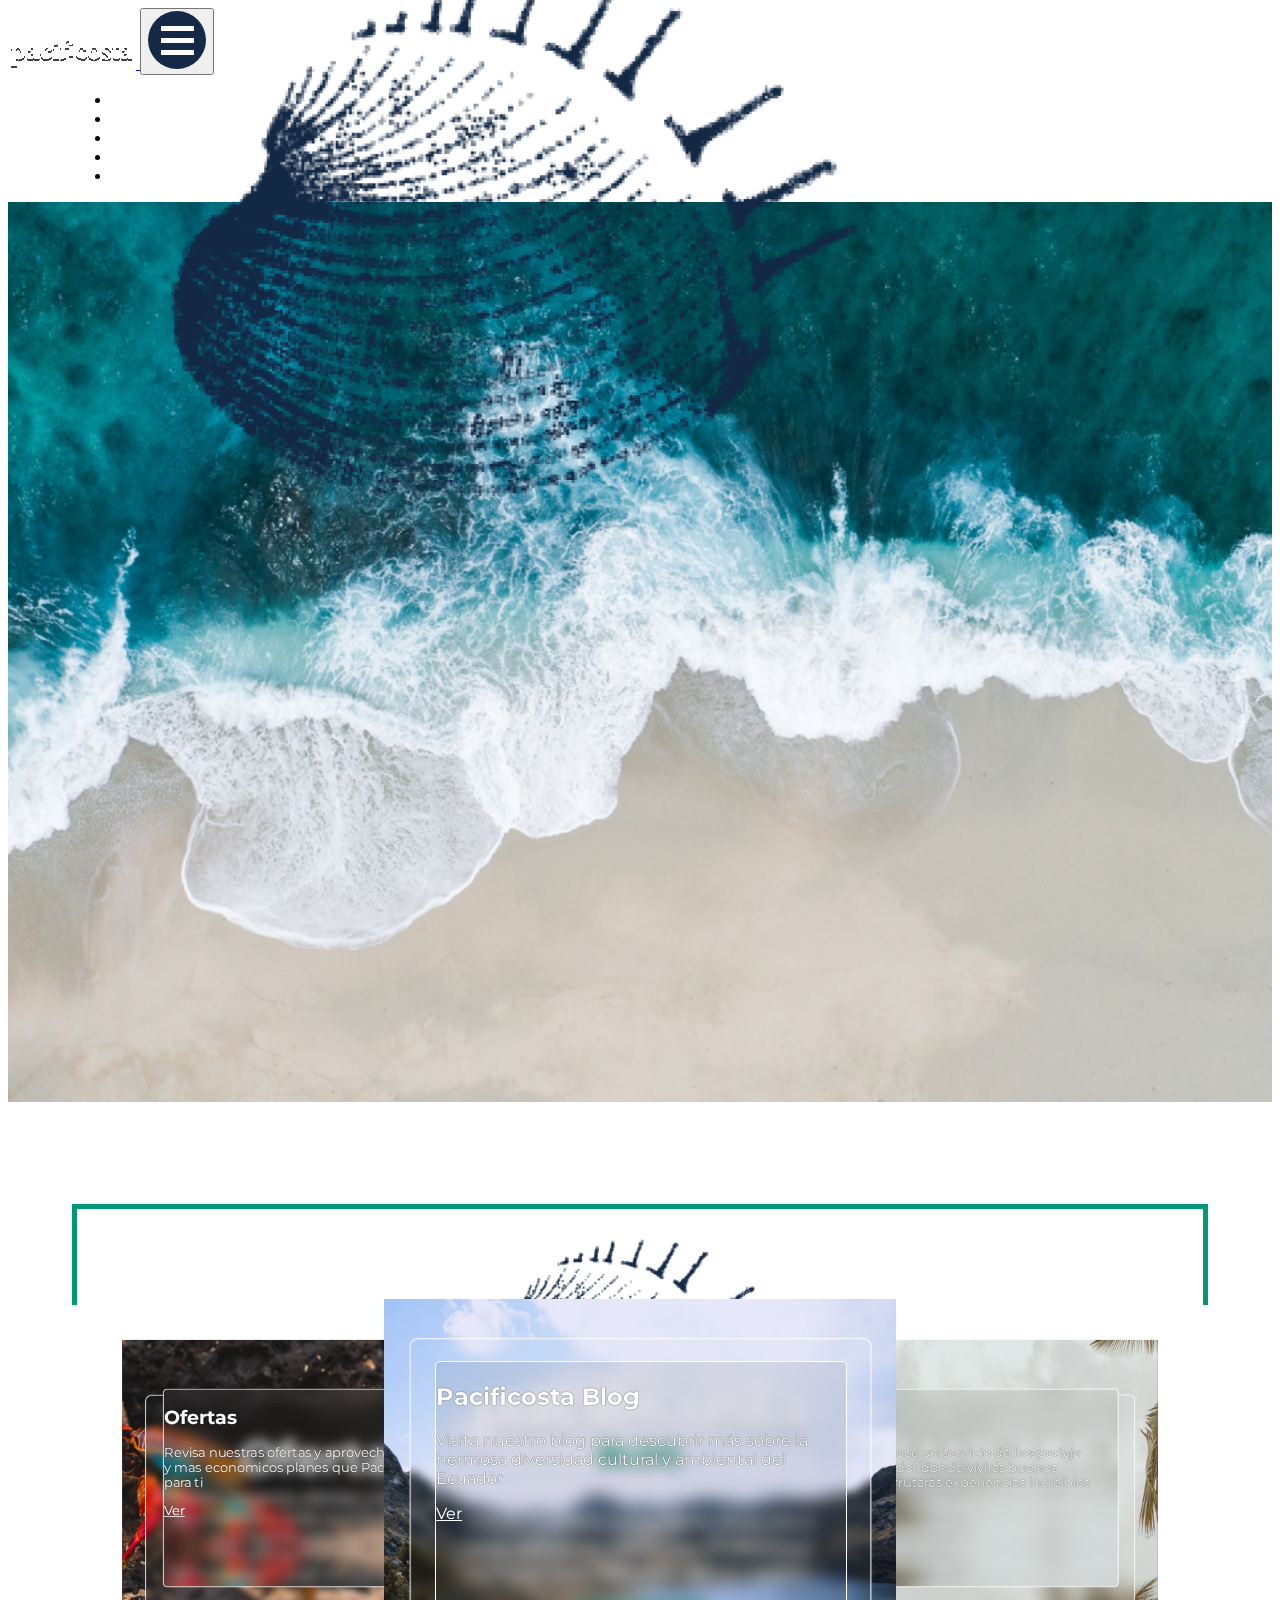
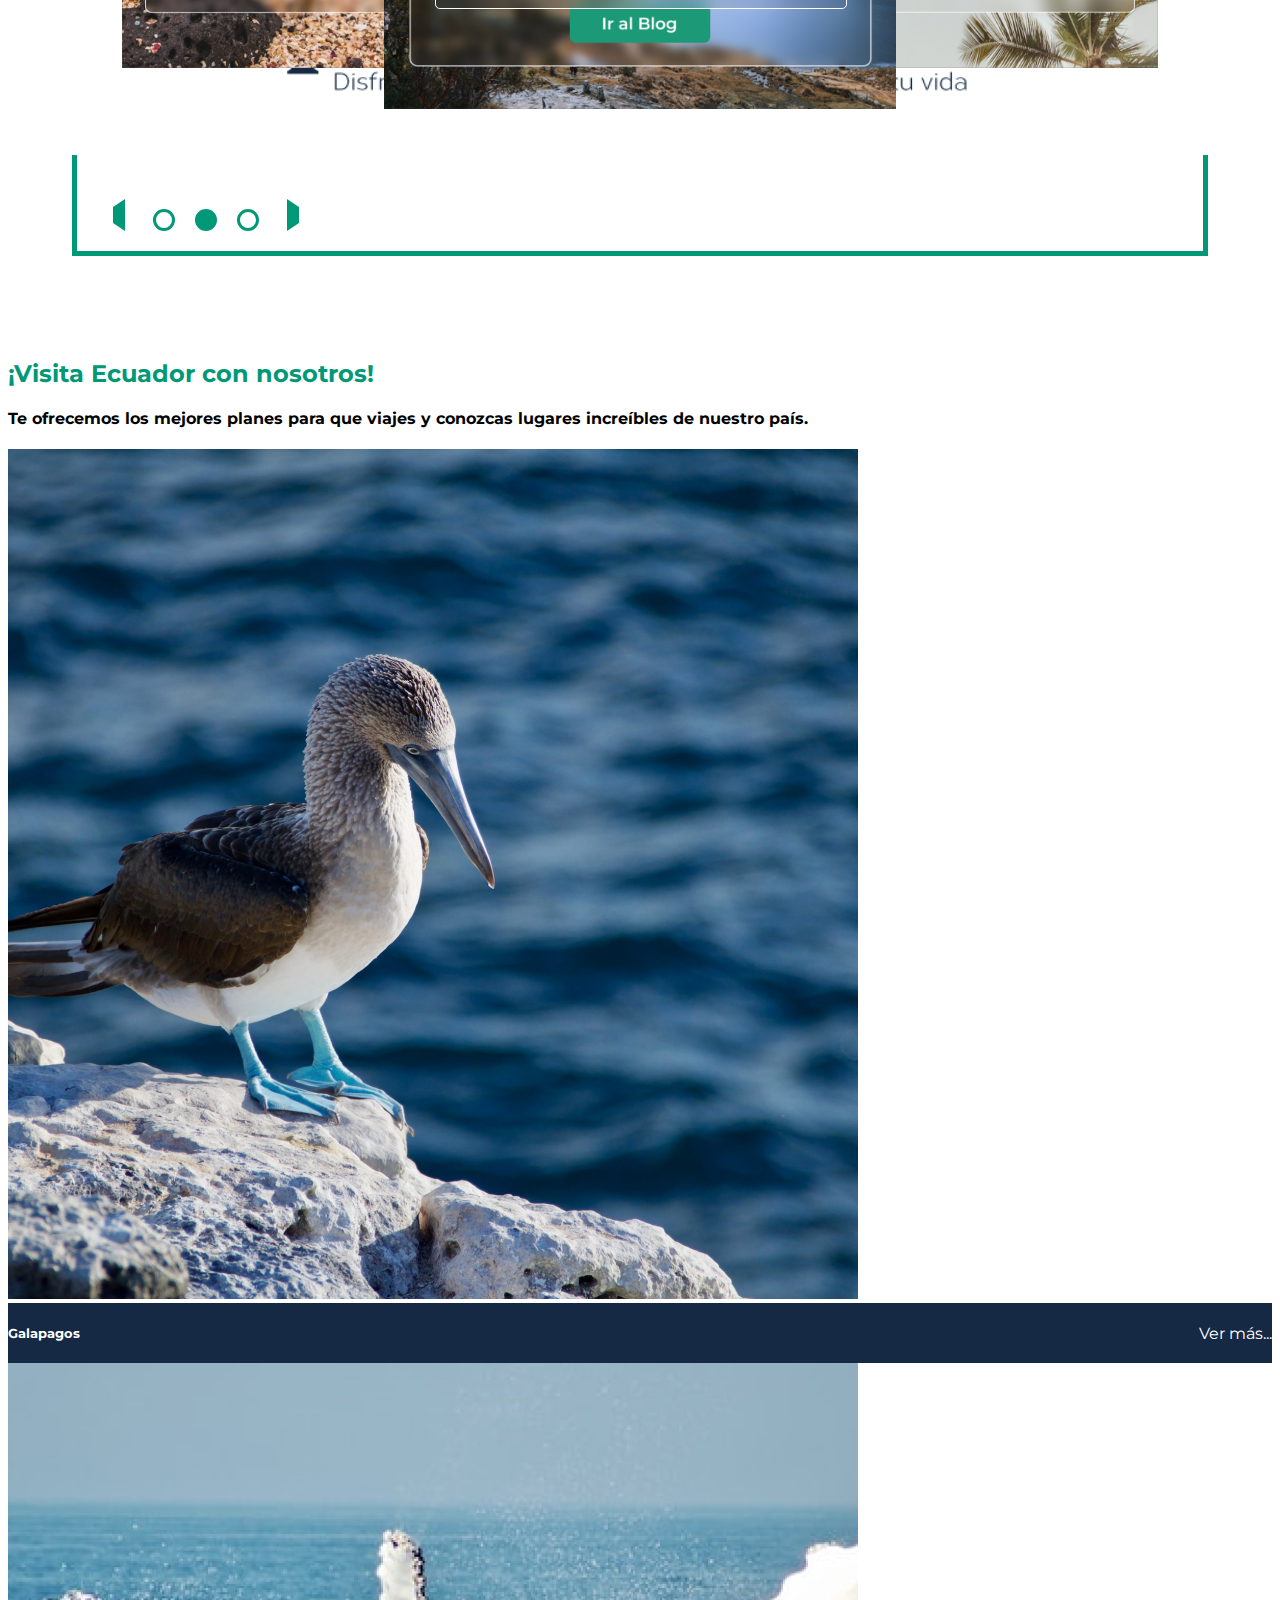
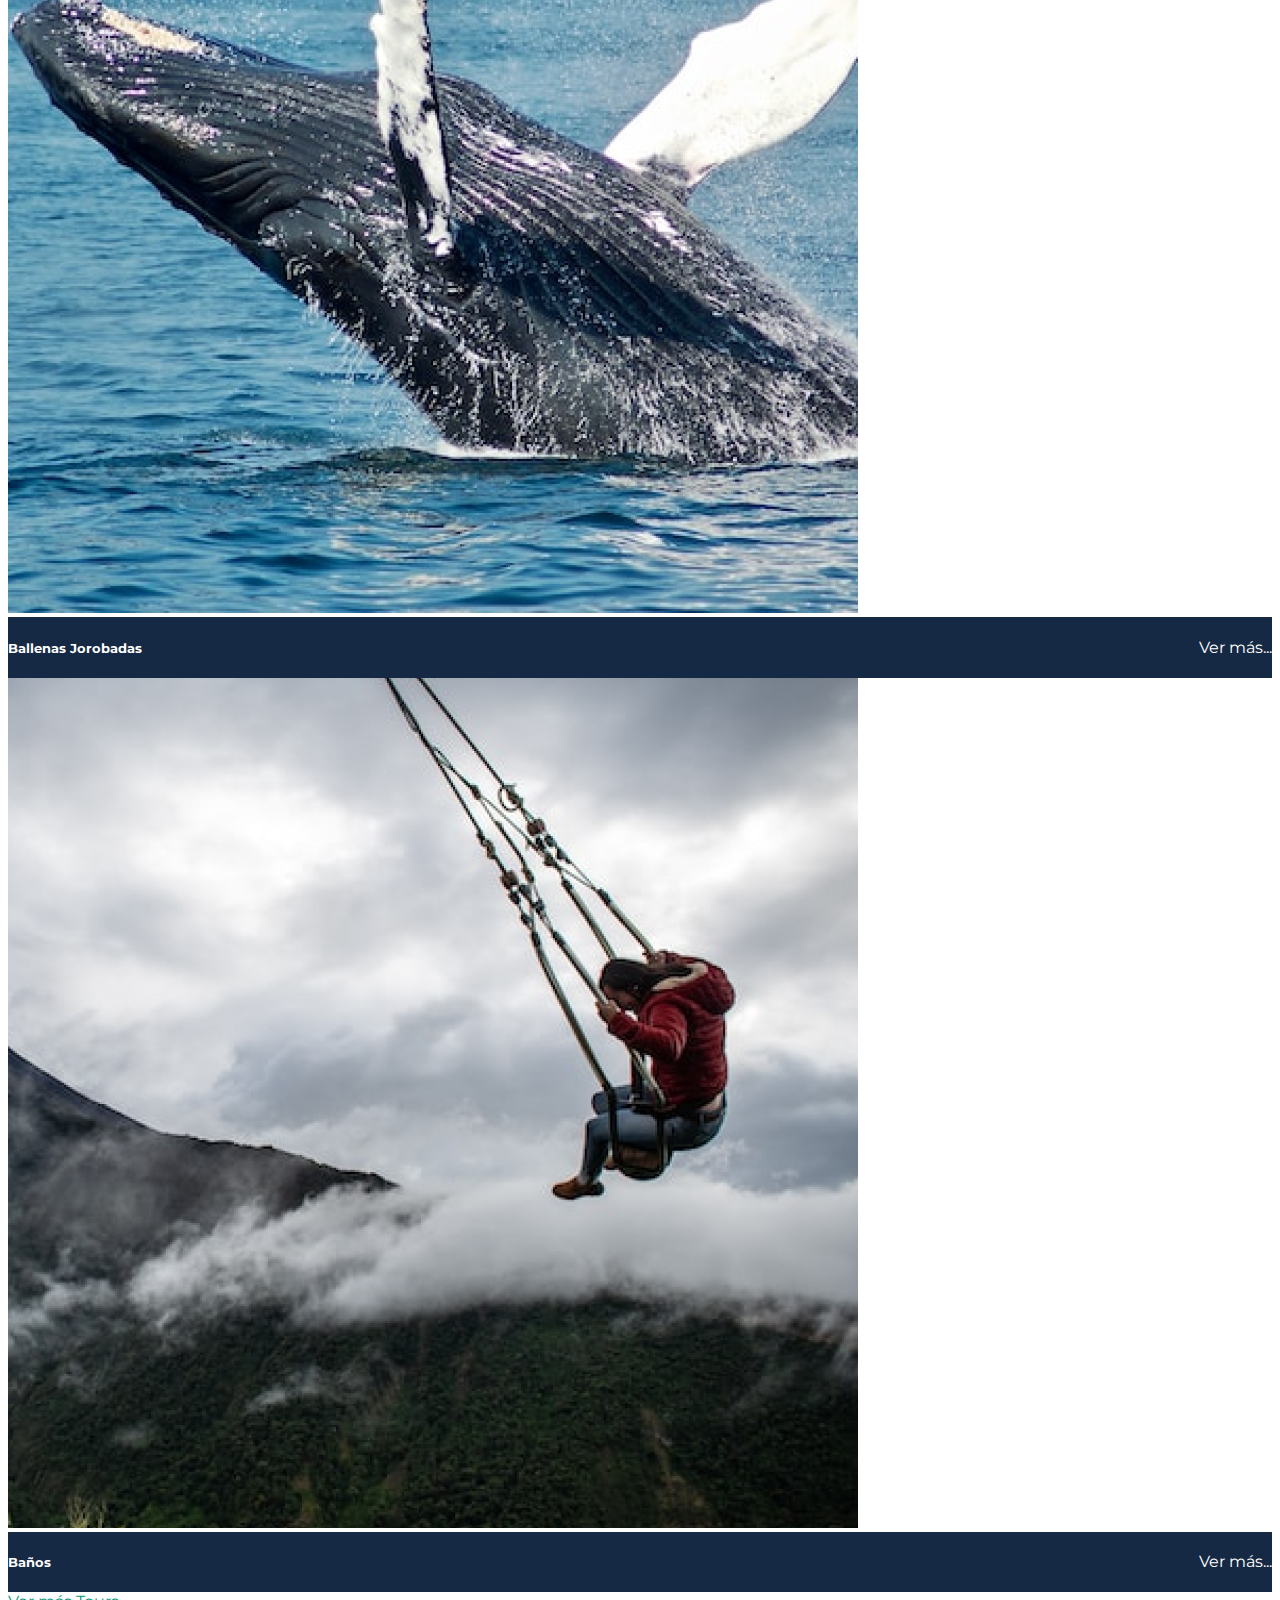
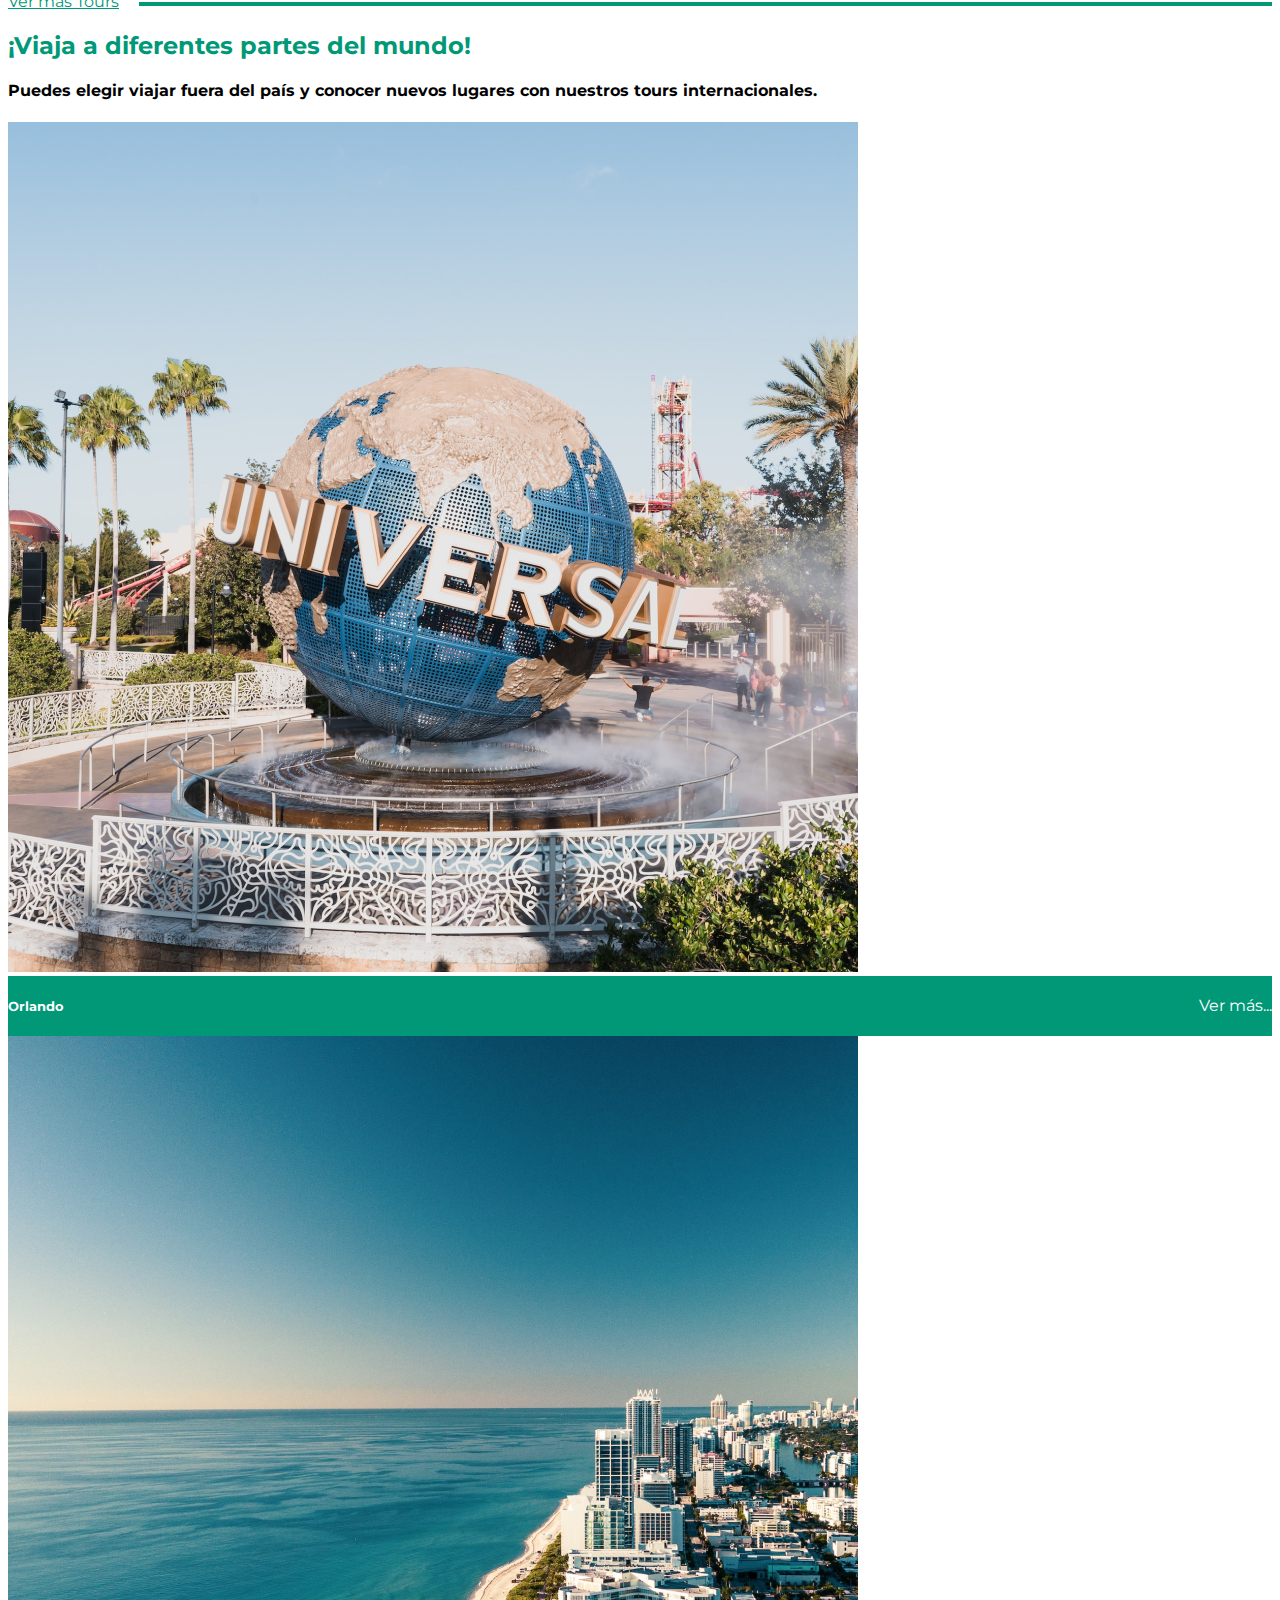
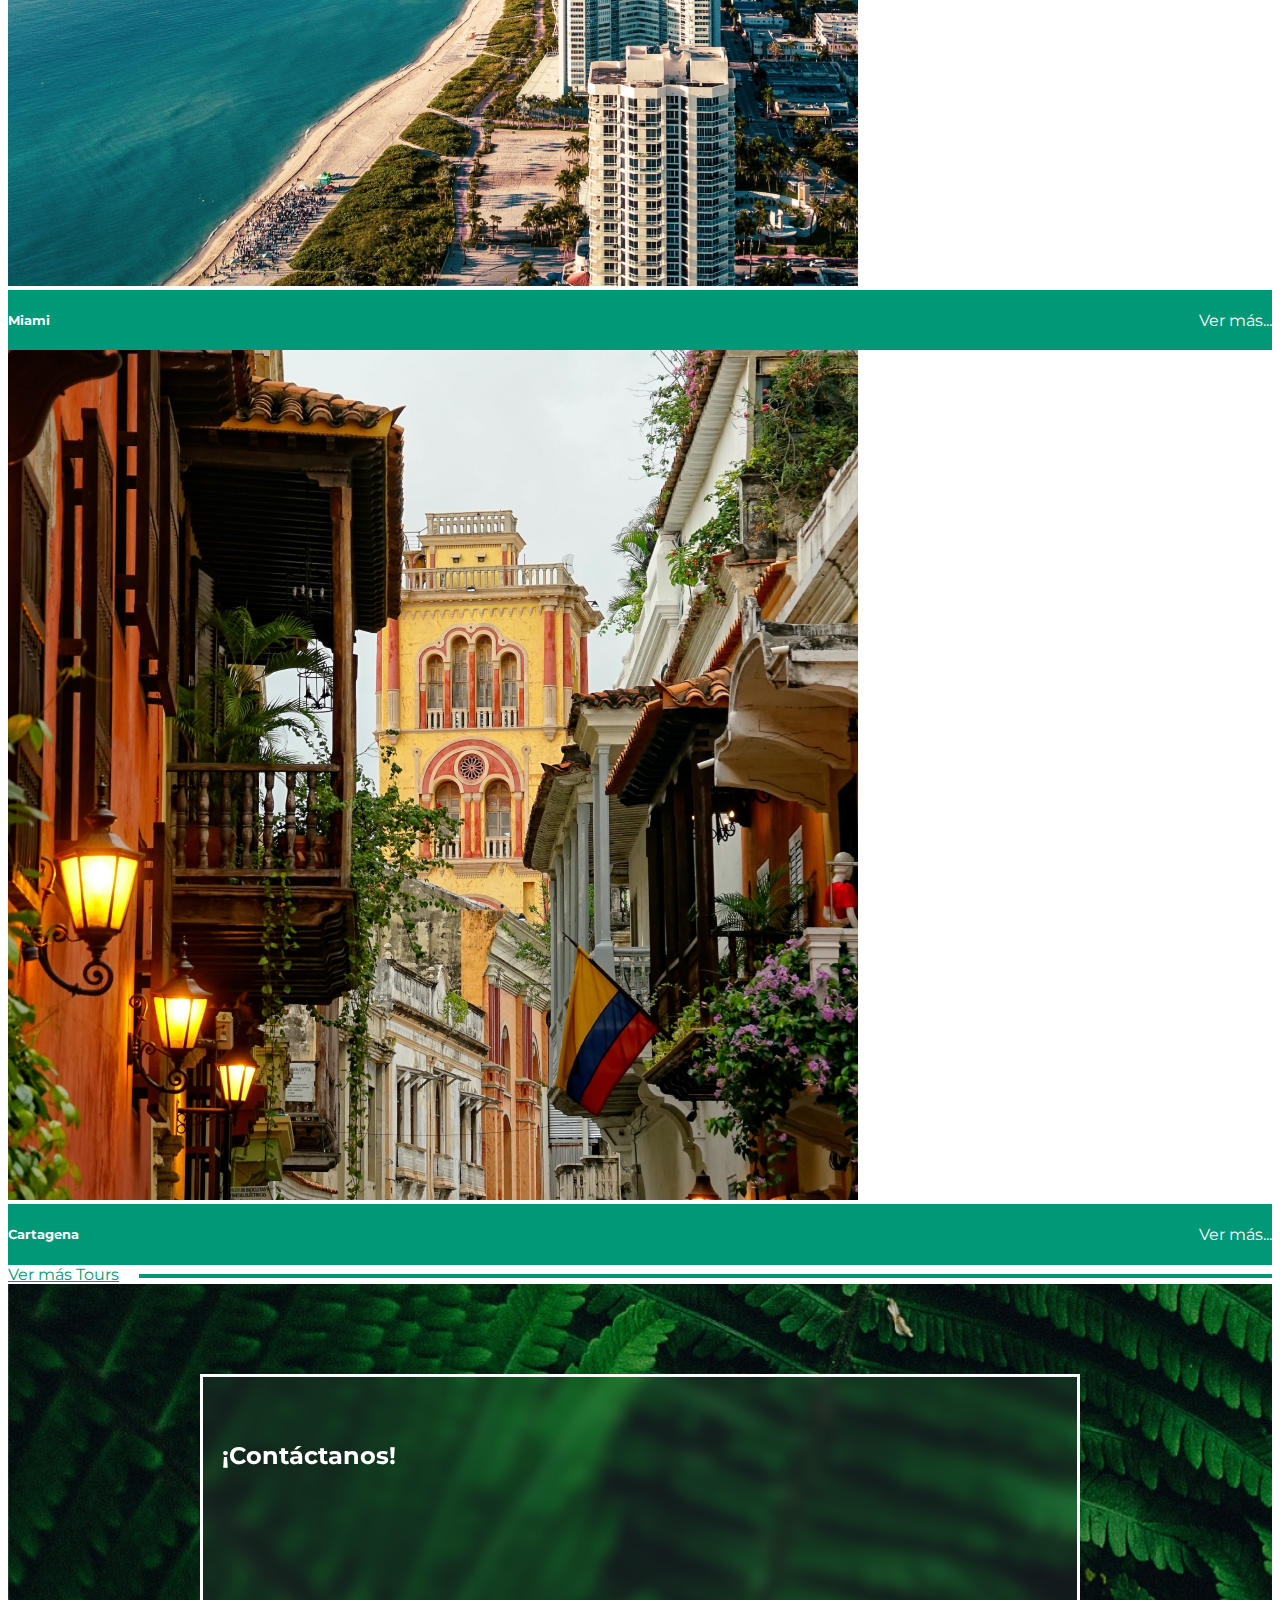
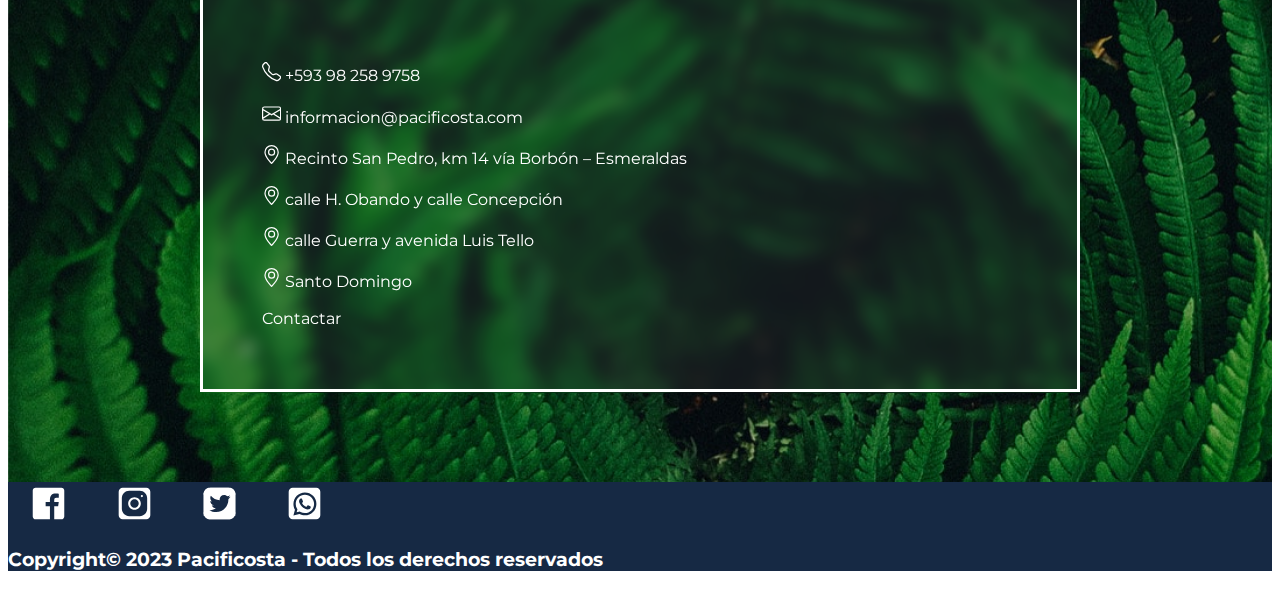
==== commit 41579ebf: "Improving the style of index" ====
--- a/index.html
+++ b/index.html
@@ -18,14 +18,17 @@
 </head>
 
 <body>
+
     <header>
         <nav id="pacificosta-navbar" class="navbar navbar-expand-lg fixed-top navbar-scroll">
             <div class="container">
                 <a class="navbar-brand" href="#">
-                    <img src="assets/img/pacificosta_svg_letters.svg" class="img-fluid pacificosta-navbar-brand" alt="Pacificosta Letters" srcset="">
+                    <img src="assets/img/pacificosta-letters-white-and-shadows.svg" class="img-fluid pacificosta-navbar-brand" alt="Pacificosta Letters" srcset="">
                 </a>
                 <button class="navbar-toggler" type="button" data-bs-toggle="collapse" data-bs-target="#navbarSupportedContent" aria-controls="navbarSupportedContent" aria-expanded="false" aria-label="Toggle navigation">
-                <span class="navbar-toggler-icon"></span>
+                <span class="navbar-toggler-icon">
+                    <img src="assets/img/icons/hamb-menu.svg" alt="menu" srcset="">
+                </span>
               </button>
                 <div class="collapse navbar-collapse" id="navbarSupportedContent">
                     <ul class="navbar-nav ms-auto mb-2 mb-lg-0">
@@ -56,14 +59,19 @@
                 <div class="carousel-item active">
                     <img src="assets/img/hero/hero_bg.png" class="d-block" alt="Background Image">
                     <div class="carousel-caption d-none d-md-block">
-                        <img src="assets/img/pacificosta_brand-no-bg.png" alt="Pacificosta brand" srcset="">
-                    </div>
-                </div>
-            </div>
+                        <img src="assets/img/hero/pacificosta_brand-and-logo.png" alt="Pacificosta brand" srcset="">
+                    </div>
+                </div>
+            </div>
+        </div>
+        <div class="phone-carousel-caption d-md-none">
+            <img src="assets/img/hero/pacificosta-brand.png" alt="Pacificosta brand" srcset="">
         </div>
     </section>
+
+
     <Section id="pacificosta-promotions">
-        <div class="pacificosta-panel text-center">
+        <div class="pacificosta-panel text-center d-none d-lg-block">
             <div class="panel-images">
                 <!-- Estos deben ser cards y no imgs -->
                 <div class="pacificosta-promotion-in-panel">
@@ -120,44 +128,44 @@
     </Section>
 
     <Section id="pacificosta-tours" class="container">
-        <div id="pacificosta-national-tours" class="row">
-            <div class="col-12 mb-3">
+        <div id="pacificosta-national-tours" class="row mt-5 mt-md-4">
+            <div class="col-12  ">
                 <h2 class="pacificosta-color-2 text-center">¡Visita Ecuador con nosotros!</h2>
                 <h4 class="text-center">Te ofrecemos los mejores planes para que viajes y conozcas lugares increíbles de nuestro país.</h4>
             </div>
-            <div class="col-4">
+            <div class="col-12 col-md-4 mt-5 mt-md-1">
                 <div class="card mx-4">
                     <img src="assets/img/tours/national/tours-n-2.png" class="card-img-top" alt="...">
                     <div class="card-body pacificosta-card-text pacificosta-bg-color-1">
-                        <h5>Galapagos</h5>
-                        <p class="card-text pacificosta-card-text">
-                            <a href="">
-                                 Ver más...
-                            </a>
-                        </p>
-                    </div>
-                </div>
-            </div>
-            <div class="col-4">
+                        <h5 class="text-truncate">Galapagos</h5>
+                        <p class="card-text pacificosta-card-text">
+                            <a href="" class="text-truncate ms-3">
+                                 Ver más...
+                            </a>
+                        </p>
+                    </div>
+                </div>
+            </div>
+            <div class="col-12 col-md-4 mt-5 mt-md-1">
                 <div class="card mx-4">
                     <img src="assets/img/tours/national/tours-n-1.png" class="card-img-top" alt="...">
                     <div class="card-body pacificosta-card-text pacificosta-bg-color-1">
-                        <h5>Ballenas Jorobadas</h5>
-                        <p class="card-text pacificosta-card-text">
-                            <a href="">
-                                 Ver más...
-                            </a>
-                        </p>
-                    </div>
-                </div>
-            </div>
-            <div class="col-4">
+                        <h5 class="text-truncate">Ballenas Jorobadas</h5>
+                        <p class="card-text pacificosta-card-text">
+                            <a href="" class="text-truncate ms-3">
+                                 Ver más...
+                            </a>
+                        </p>
+                    </div>
+                </div>
+            </div>
+            <div class="col-12 col-md-4 mt-5 mt-md-1">
                 <div class="card mx-4">
                     <img src="assets/img/tours/national/tours-n-3.png" class="card-img-top" alt="...">
                     <div class="card-body pacificosta-card-text pacificosta-bg-color-1">
-                        <h5>Baños</h5>
-                        <p class="card-text pacificosta-card-text">
-                            <a href="">
+                        <h5 class="text-truncate">Baños</h5>
+                        <p class="card-text pacificosta-card-text">
+                            <a href="" class="text-truncate ms-3">
                                  Ver más...
                             </a>
                         </p>
@@ -171,44 +179,44 @@
             </div>
         </div>
 
-        <div id="pacificosta-international-tours" class="row mt-5">
-            <div class="col-12  mb-3">
+        <div id="pacificosta-international-tours" class="row mt-2 mt-md-4">
+            <div class="col-12 ">
                 <h2 class="pacificosta-color-2 text-center">¡Viaja a diferentes partes del mundo!</h2>
                 <h4 class="text-center">Puedes elegir viajar fuera del país y conocer nuevos lugares con nuestros tours internacionales.</h4>
             </div>
-            <div class="col-4">
+            <div class="col-12 col-md-4 mt-5 mt-md-1">
                 <div class="card mx-4">
                     <img src="assets/img/tours/international/tours-i-2.png" class="card-img-top" alt="...">
                     <div class="card-body pacificosta-card-text pacificosta-bg-color-2">
-                        <h5>Orlando</h5>
-                        <p class="card-text pacificosta-card-text">
-                            <a href="">
-                                 Ver más...
-                            </a>
-                        </p>
-                    </div>
-                </div>
-            </div>
-            <div class="col-4">
+                        <h5 class="text-truncate">Orlando</h5>
+                        <p class="card-text pacificosta-card-text">
+                            <a href="" class="text-truncate ms-3">
+                                 Ver más...
+                            </a>
+                        </p>
+                    </div>
+                </div>
+            </div>
+            <div class="col-12 col-md-4 mt-5 mt-md-1">
                 <div class="card mx-4">
                     <img src="assets/img/tours/international/tours-i-1.png" class="card-img-top" alt="...">
                     <div class="card-body pacificosta-card-text pacificosta-bg-color-2">
-                        <h5>Miami</h5>
-                        <p class="card-text pacificosta-card-text">
-                            <a href="">
-                                 Ver más...
-                            </a>
-                        </p>
-                    </div>
-                </div>
-            </div>
-            <div class="col-4">
+                        <h5 class="text-truncate">Miami</h5>
+                        <p class="card-text pacificosta-card-text">
+                            <a href="" class="text-truncate ms-3">
+                                 Ver más...
+                            </a>
+                        </p>
+                    </div>
+                </div>
+            </div>
+            <div class="col-12 col-md-4 mt-5 mt-md-1">
                 <div class="card mx-4">
                     <img src="assets/img/tours/international/tours-i-3.png" class="card-img-top" alt="...">
                     <div class="card-body pacificosta-card-text pacificosta-bg-color-2">
-                        <h5>Cartagena</h5>
-                        <p class="card-text pacificosta-card-text">
-                            <a href="">
+                        <h5 class="text-truncate">Cartagena</h5>
+                        <p class="card-text pacificosta-card-text">
+                            <a href="" class="text-truncate ms-3">
                                  Ver más...
                             </a>
                         </p>
@@ -222,74 +230,75 @@
             </div>
         </div>
     </Section>
+
     <Section id="pacificosta-contact-us">
         <div class="pacificosta-card-contact">
             <div class="row">
                 <div class="col-12 text-center">
                     <h2>¡Contáctanos!</h2>
                 </div>
-                <div class="col-5 rounded-3">
+                <div class="col-12 col-md-5 rounded-3">
                     <iframe src="https://www.google.com/maps/embed?pb=!1m14!1m8!1m3!1d127654.47323638058!2d-79.71317015256568!3d1.0068579206674442!3m2!1i1024!2i768!4f13.1!3m3!1m2!1s0x8fd4bc74009c47c7%3A0x860db058b3df3922!2sHotel%20Kennedy%20Esmeraldas!5e0!3m2!1ses-419!2sbe!4v1679181462904!5m2!1ses-419!2sbe"
                         width="100%" height="100%" style="border:0; border-radius: 0.5em;" allowfullscreen="" loading="lazy" referrerpolicy="no-referrer-when-downgrade"></iframe>
                 </div>
-                <div class="col-7">
+                <div class="col-12 col-md-7 mt-3 mt-md-0 ">
                     <ul>
                         <li>
                             <a href="">
-                                <h4>
+                                <p>
                                     <svg xmlns="http://www.w3.org/2000/svg" width="1.2em" height="1.2em" fill="currentColor" class="me-3 bi bi-telephone" viewBox="0 0 16 16">
                                         <path d="M3.654 1.328a.678.678 0 0 0-1.015-.063L1.605 2.3c-.483.484-.661 1.169-.45 1.77a17.568 17.568 0 0 0 4.168 6.608 17.569 17.569 0 0 0 6.608 4.168c.601.211 1.286.033 1.77-.45l1.034-1.034a.678.678 0 0 0-.063-1.015l-2.307-1.794a.678.678 0 0 0-.58-.122l-2.19.547a1.745 1.745 0 0 1-1.657-.459L5.482 8.062a1.745 1.745 0 0 1-.46-1.657l.548-2.19a.678.678 0 0 0-.122-.58L3.654 1.328zM1.884.511a1.745 1.745 0 0 1 2.612.163L6.29 2.98c.329.423.445.974.315 1.494l-.547 2.19a.678.678 0 0 0 .178.643l2.457 2.457a.678.678 0 0 0 .644.178l2.189-.547a1.745 1.745 0 0 1 1.494.315l2.306 1.794c.829.645.905 1.87.163 2.611l-1.034 1.034c-.74.74-1.846 1.065-2.877.702a18.634 18.634 0 0 1-7.01-4.42 18.634 18.634 0 0 1-4.42-7.009c-.362-1.03-.037-2.137.703-2.877L1.885.511z"/>
                                       </svg> +593 98 258 9758
-                                </h4>
-                            </a>
-                        </li>
-                        <li>
-                            <a href="">
-                                <h4>
+                                </p>
+                            </a>
+                        </li>
+                        <li>
+                            <a href="">
+                                <p class="text-truncate">
                                     <svg xmlns="http://www.w3.org/2000/svg" width="1.2em" height="1.2em" fill="currentColor" class="me-3 bi bi-envelope" viewBox="0 0 16 16">
                                         <path d="M0 4a2 2 0 0 1 2-2h12a2 2 0 0 1 2 2v8a2 2 0 0 1-2 2H2a2 2 0 0 1-2-2V4Zm2-1a1 1 0 0 0-1 1v.217l7 4.2 7-4.2V4a1 1 0 0 0-1-1H2Zm13 2.383-4.708 2.825L15 11.105V5.383Zm-.034 6.876-5.64-3.471L8 9.583l-1.326-.795-5.64 3.47A1 1 0 0 0 2 13h12a1 1 0 0 0 .966-.741ZM1 11.105l4.708-2.897L1 5.383v5.722Z"/>
                                       </svg> informacion@pacificosta.com
-                                </h4>
-                            </a>
-                        </li>
-                        <li>
-                            <a href="">
-                                <h4>
+                                </p>
+                            </a>
+                        </li>
+                        <li>
+                            <a href="">
+                                <p>
                                     <svg xmlns="http://www.w3.org/2000/svg" width="1.2em" height="1.2em" fill="currentColor" class="me-3 bi bi-geo-alt" viewBox="0 0 16 16">
                                         <path d="M12.166 8.94c-.524 1.062-1.234 2.12-1.96 3.07A31.493 31.493 0 0 1 8 14.58a31.481 31.481 0 0 1-2.206-2.57c-.726-.95-1.436-2.008-1.96-3.07C3.304 7.867 3 6.862 3 6a5 5 0 0 1 10 0c0 .862-.305 1.867-.834 2.94zM8 16s6-5.686 6-10A6 6 0 0 0 2 6c0 4.314 6 10 6 10z"/>
                                         <path d="M8 8a2 2 0 1 1 0-4 2 2 0 0 1 0 4zm0 1a3 3 0 1 0 0-6 3 3 0 0 0 0 6z"/>
                                       </svg> Recinto San Pedro, km 14 vía Borbón – Esmeraldas
-                                </h4>
-                            </a>
-                        </li>
-                        <li>
-                            <a href="">
-                                <h4>
+                                </p>
+                            </a>
+                        </li>
+                        <li>
+                            <a href="">
+                                <p>
                                     <svg xmlns="http://www.w3.org/2000/svg" width="1.2em" height="1.2em" fill="currentColor" class="me-3 bi bi-geo-alt" viewBox="0 0 16 16">
                                         <path d="M12.166 8.94c-.524 1.062-1.234 2.12-1.96 3.07A31.493 31.493 0 0 1 8 14.58a31.481 31.481 0 0 1-2.206-2.57c-.726-.95-1.436-2.008-1.96-3.07C3.304 7.867 3 6.862 3 6a5 5 0 0 1 10 0c0 .862-.305 1.867-.834 2.94zM8 16s6-5.686 6-10A6 6 0 0 0 2 6c0 4.314 6 10 6 10z"/>
                                         <path d="M8 8a2 2 0 1 1 0-4 2 2 0 0 1 0 4zm0 1a3 3 0 1 0 0-6 3 3 0 0 0 0 6z"/>
                                       </svg> calle H. Obando y calle Concepción
-                                </h4>
-                            </a>
-                        </li>
-                        <li>
-                            <a href="">
-                                <h4>
+                                </p>
+                            </a>
+                        </li>
+                        <li>
+                            <a href="">
+                                <p>
                                     <svg xmlns="http://www.w3.org/2000/svg" width="1.2em" height="1.2em" fill="currentColor" class="me-3 bi bi-geo-alt" viewBox="0 0 16 16">
                                         <path d="M12.166 8.94c-.524 1.062-1.234 2.12-1.96 3.07A31.493 31.493 0 0 1 8 14.58a31.481 31.481 0 0 1-2.206-2.57c-.726-.95-1.436-2.008-1.96-3.07C3.304 7.867 3 6.862 3 6a5 5 0 0 1 10 0c0 .862-.305 1.867-.834 2.94zM8 16s6-5.686 6-10A6 6 0 0 0 2 6c0 4.314 6 10 6 10z"/>
                                         <path d="M8 8a2 2 0 1 1 0-4 2 2 0 0 1 0 4zm0 1a3 3 0 1 0 0-6 3 3 0 0 0 0 6z"/>
                                       </svg> calle Guerra y avenida Luis Tello
-                                </h4>
-                            </a>
-                        </li>
-                        <li>
-                            <a href="">
-                                <h4>
+                                </p>
+                            </a>
+                        </li>
+                        <li>
+                            <a href="">
+                                <p>
                                     <svg xmlns="http://www.w3.org/2000/svg" width="1.2em" height="1.2em" fill="currentColor" class="me-3 bi bi-geo-alt" viewBox="0 0 16 16">
                                         <path d="M12.166 8.94c-.524 1.062-1.234 2.12-1.96 3.07A31.493 31.493 0 0 1 8 14.58a31.481 31.481 0 0 1-2.206-2.57c-.726-.95-1.436-2.008-1.96-3.07C3.304 7.867 3 6.862 3 6a5 5 0 0 1 10 0c0 .862-.305 1.867-.834 2.94zM8 16s6-5.686 6-10A6 6 0 0 0 2 6c0 4.314 6 10 6 10z"/>
                                         <path d="M8 8a2 2 0 1 1 0-4 2 2 0 0 1 0 4zm0 1a3 3 0 1 0 0-6 3 3 0 0 0 0 6z"/>
                                       </svg> Santo Domingo
-                                </h4>
+                                </p>
                             </a>
                         </li>
                         <li>
@@ -301,6 +310,7 @@
 
         </div>
     </Section>
+
     <Footer id="pacificosta-footer" class="pacificosta-bg-color-1">
         <div class="container py-5">
             <div class="row">
@@ -327,6 +337,9 @@
         </div>
 
     </Footer>
+
+
+
     <script src="https://cdnjs.cloudflare.com/ajax/libs/gsap/3.11.5/gsap.min.js" integrity="sha512-cOH8ndwGgPo+K7pTvMrqYbmI8u8k6Sho3js0gOqVWTmQMlLIi6TbqGWRTpf1ga8ci9H3iPsvDLr4X7xwhC/+DQ==" crossorigin="anonymous" referrerpolicy="no-referrer"></script>
     <script src="https://cdn.jsdelivr.net/npm/@popperjs/core@2.9.2/dist/umd/popper.min.js" integrity="sha384-IQsoLXl5PILFhosVNubq5LC7Qb9DXgDA9i+tQ8Zj3iwWAwPtgFTxbJ8NT4GN1R8p" crossorigin="anonymous"></script>
     <script src="https://cdn.jsdelivr.net/npm/bootstrap@5.0.2/dist/js/bootstrap.min.js" integrity="sha384-cVKIPhGWiC2Al4u+LWgxfKTRIcfu0JTxR+EQDz/bgldoEyl4H0zUF0QKbrJ0EcQF" crossorigin="anonymous"></script>
--- a/assets/css/style.css
+++ b/assets/css/style.css
@@ -3,10 +3,8 @@
 }
 
 .pacificosta-navbar-brand {
-  width: 10vw;
-  color: #fff;
-  -webkit-filter: invert(100%) sepia(79%) saturate(0%) hue-rotate(86deg) brightness(118%) contrast(119%);
-          filter: invert(100%) sepia(79%) saturate(0%) hue-rotate(86deg) brightness(118%) contrast(119%);
+  width: 8em;
+  color: #fff;
 }
 
 .pacificosta-color-1 {
@@ -114,6 +112,15 @@
   font-weight: 700;
 }
 
+#pacificosta-navbar .navbar-toggler-icon {
+  width: 2.5em;
+  height: 2.5em;
+}
+
+#pacificosta-navbar .navbar-toggler-icon img {
+  width: 100%;
+}
+
 #pacificosta-hero .carousel-item {
   height: 100vh;
 }
@@ -122,10 +129,24 @@
   -o-object-fit: cover;
      object-fit: cover;
   width: 100%;
+  height: 100%;
 }
 
 #pacificosta-hero .carousel-item .carousel-caption img {
-  width: 70vw;
+  width: 100%;
+  max-height: 80vh;
+  -o-object-fit: contain;
+     object-fit: contain;
+}
+
+#pacificosta-hero .phone-carousel-caption {
+  position: absolute;
+  bottom: 40vh;
+}
+
+#pacificosta-hero .phone-carousel-caption img {
+  width: 80%;
+  margin-left: 10%;
 }
 
 #pacificosta-promotions {
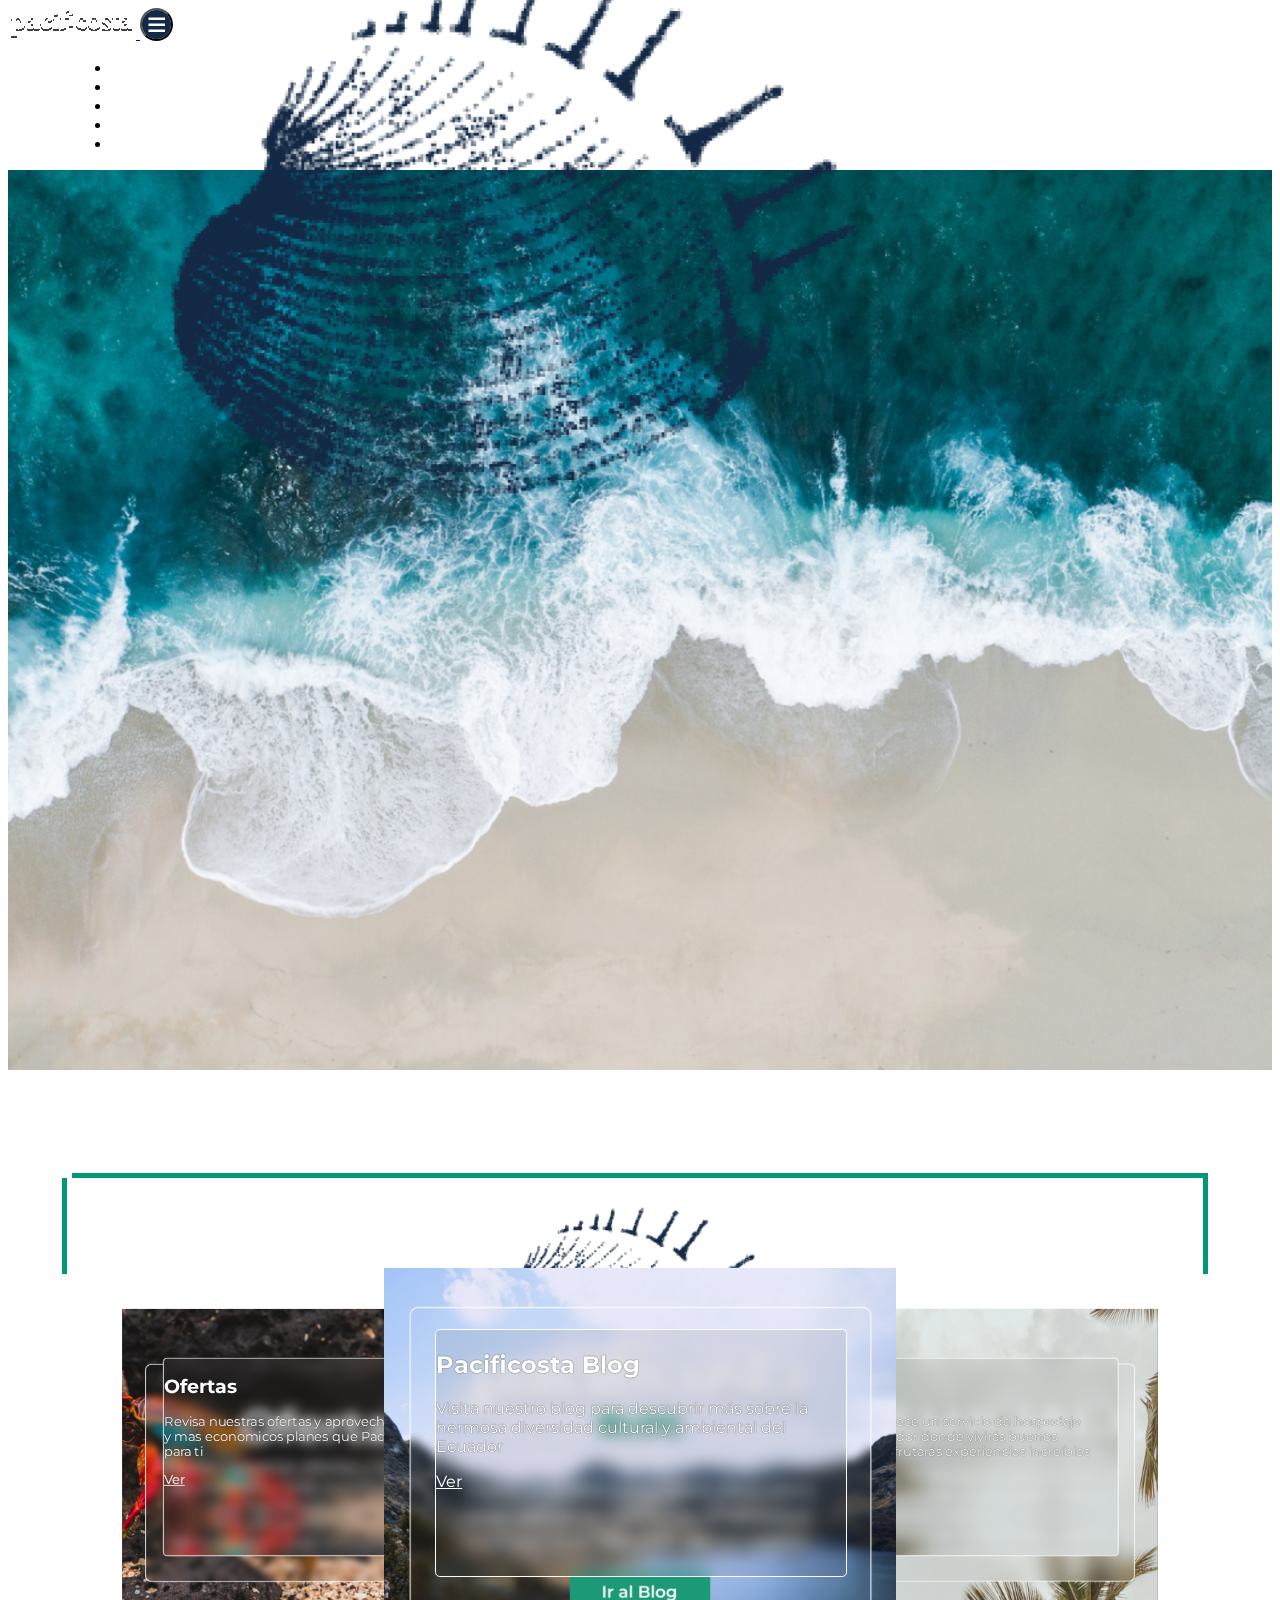
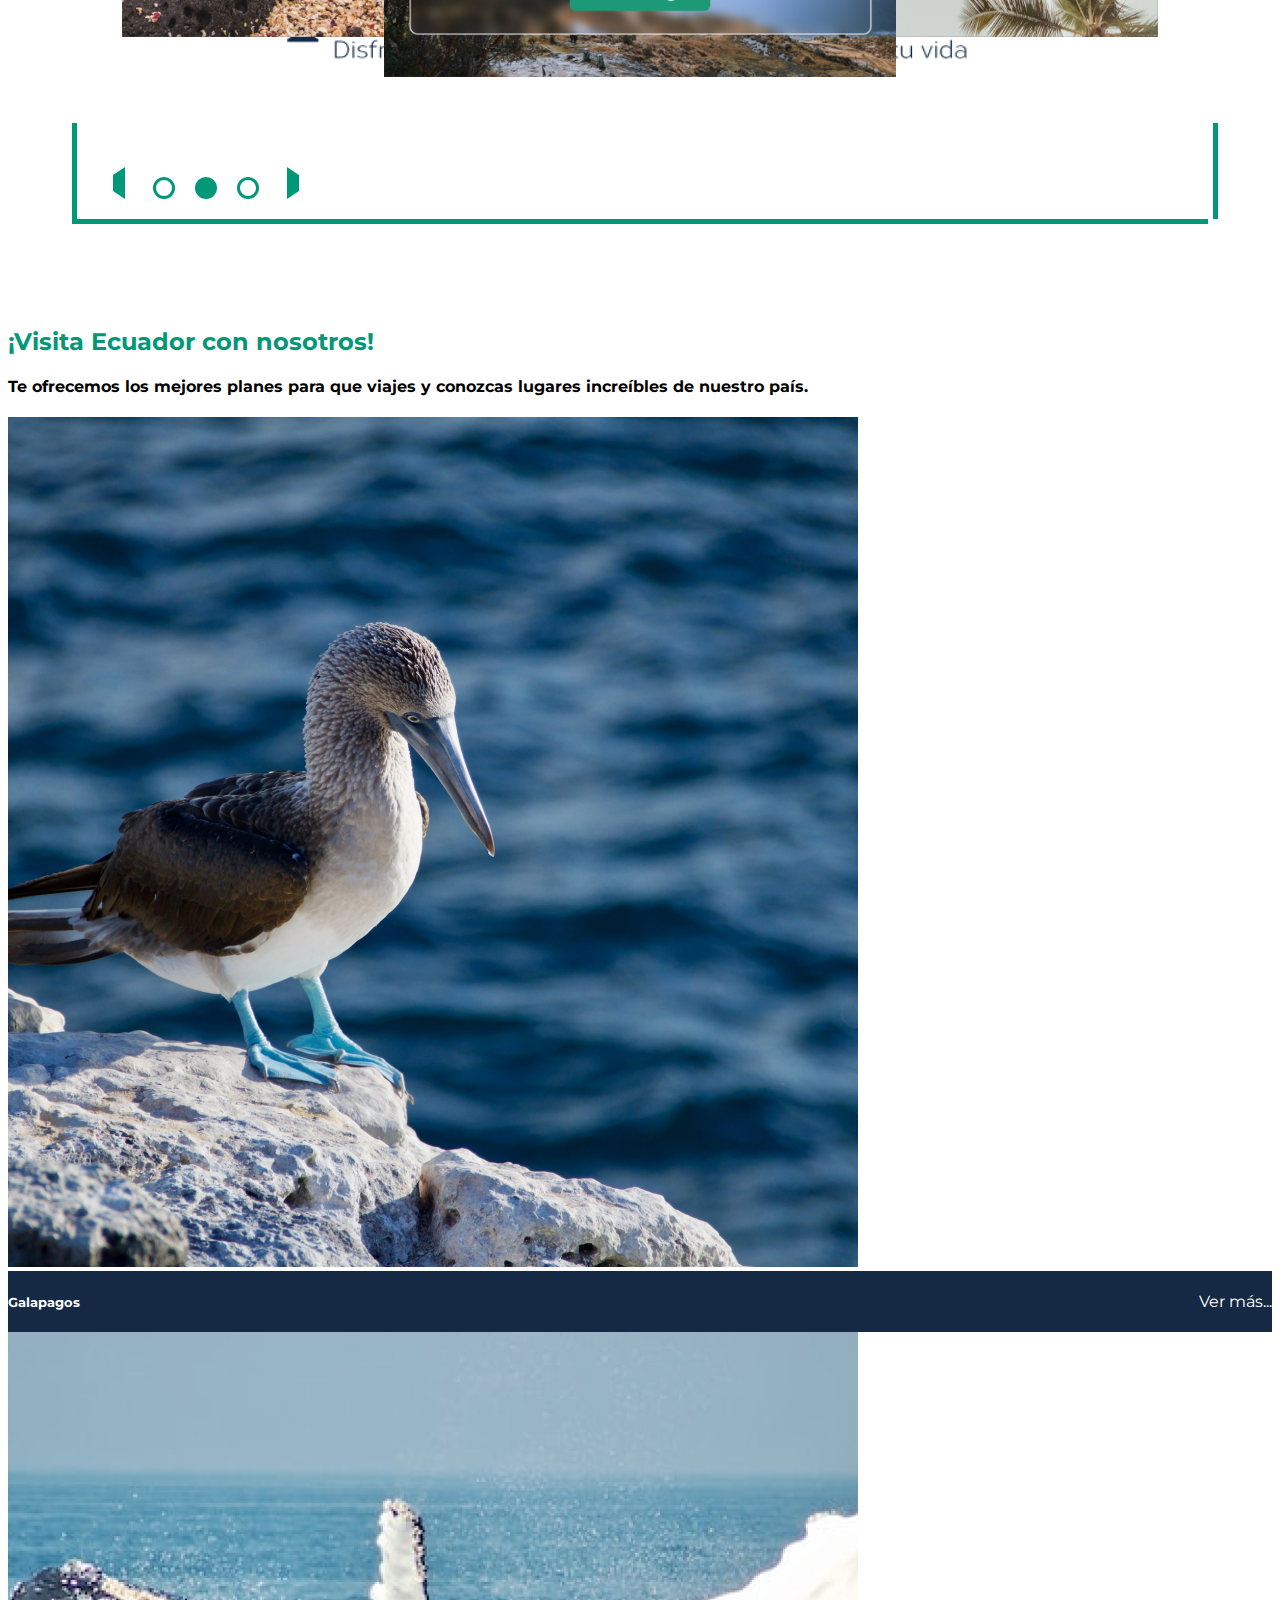
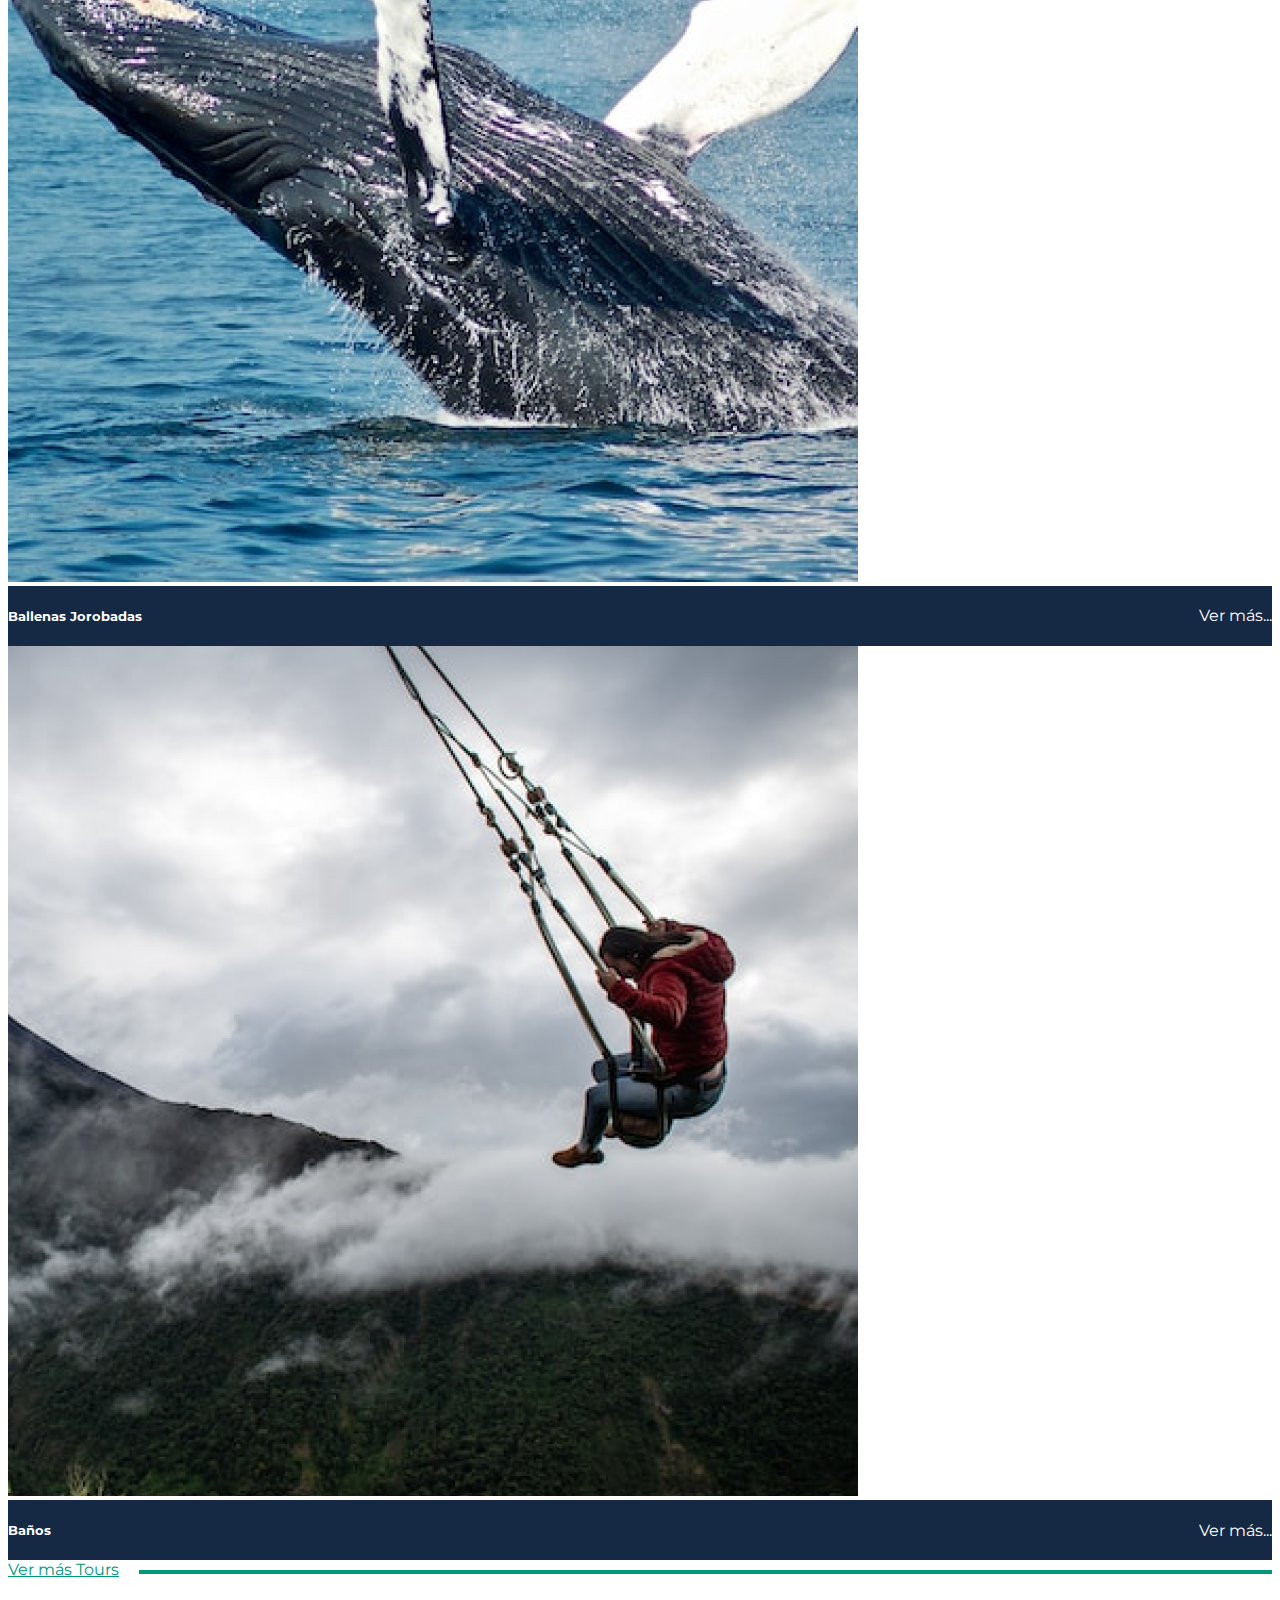
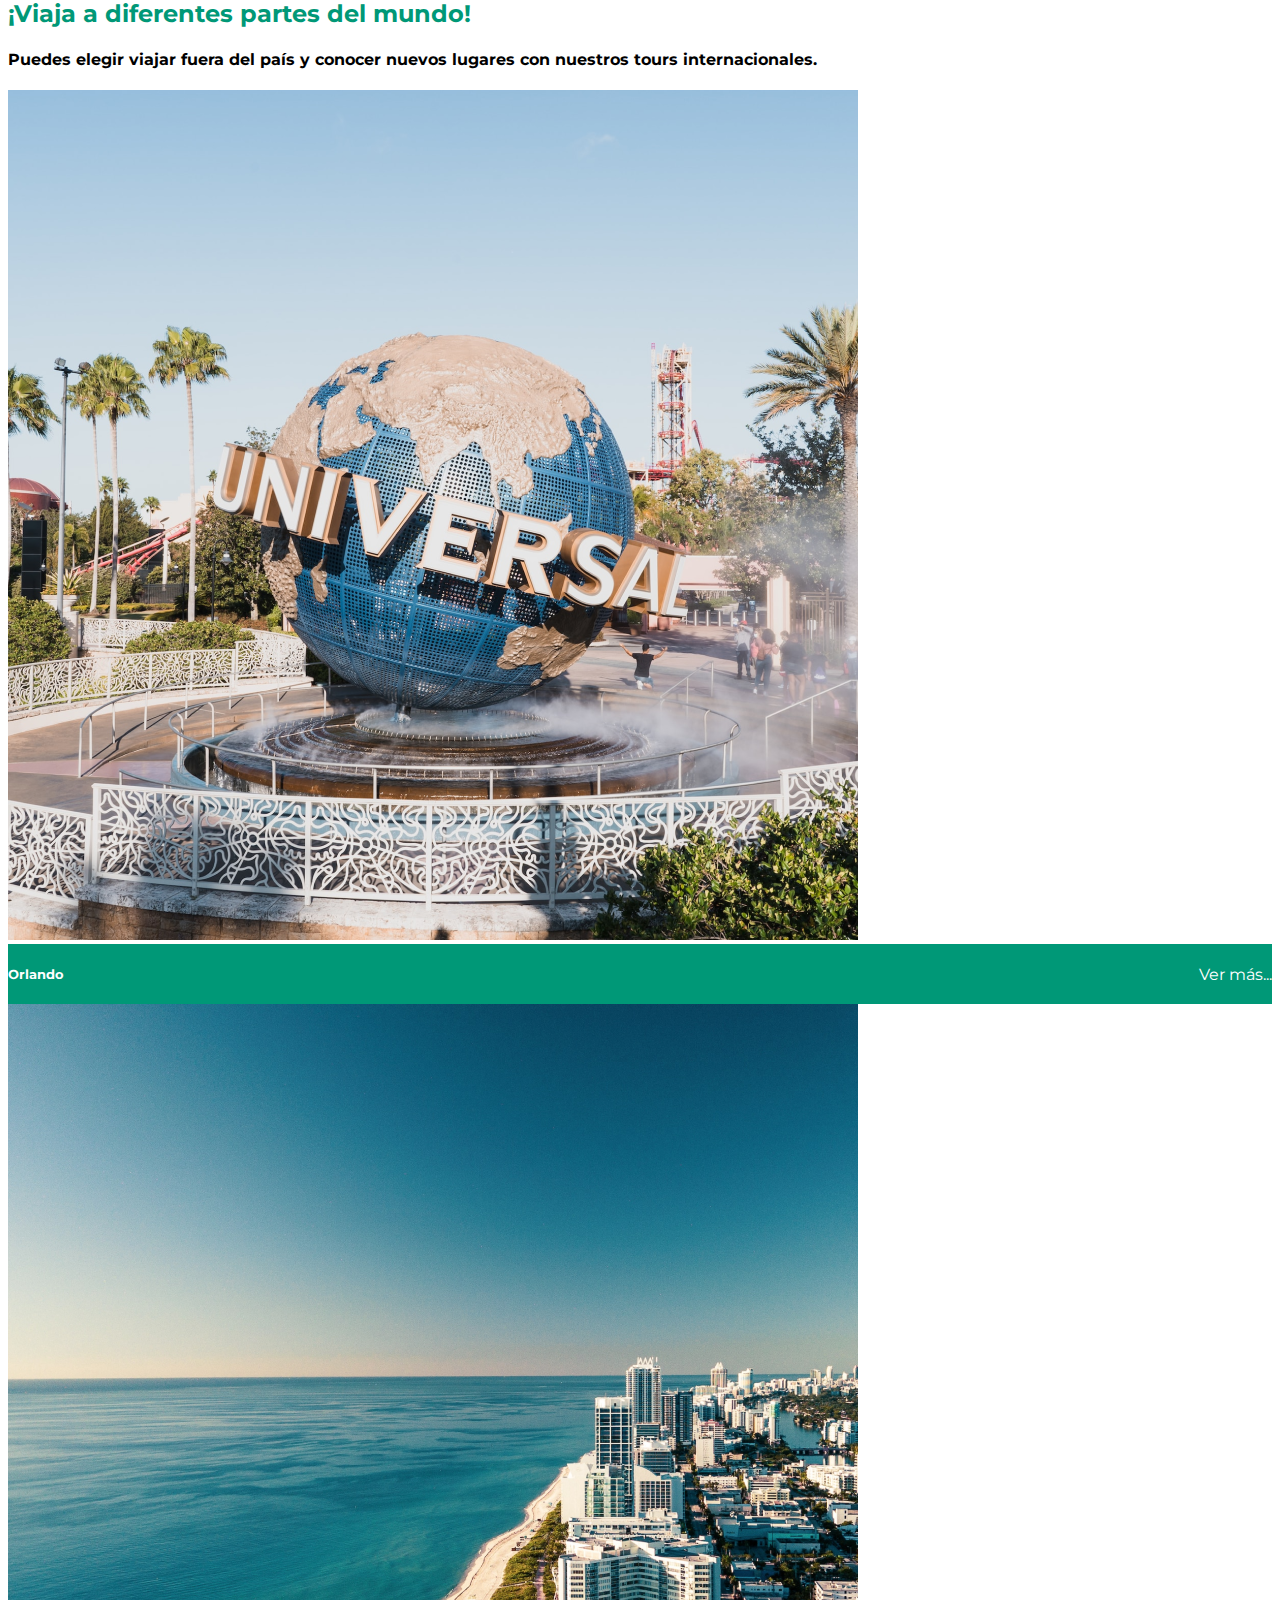
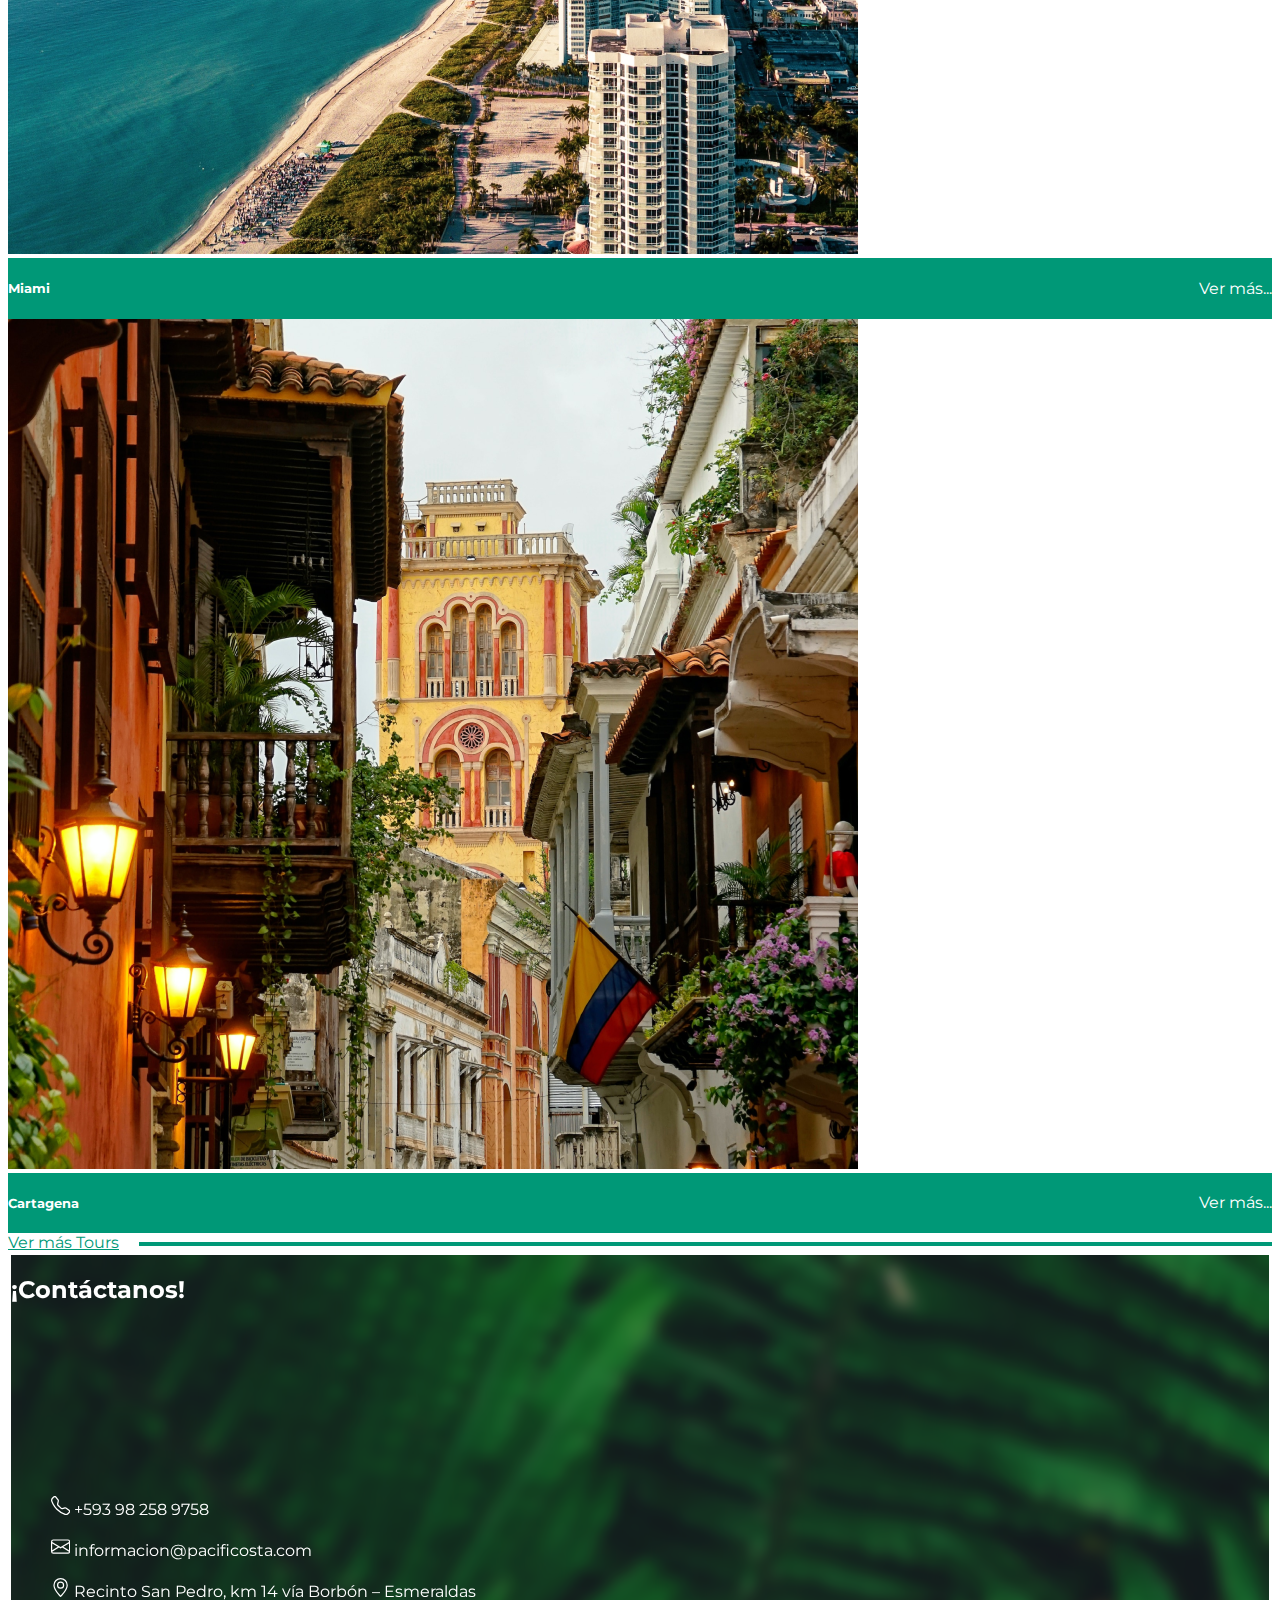
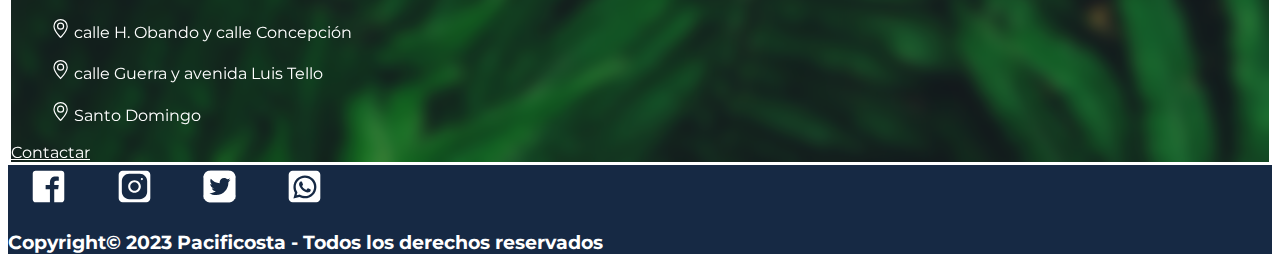
==== commit 883aa254: "Creating the layout of tours" ====
--- a/index.html
+++ b/index.html
@@ -33,7 +33,7 @@
                 <div class="collapse navbar-collapse" id="navbarSupportedContent">
                     <ul class="navbar-nav ms-auto mb-2 mb-lg-0">
                         <li class="nav-item">
-                            <a class="nav-link active" aria-current="page" href="#">INICIO</a>
+                            <a class="nav-link active" aria-current="page" href="/">INICIO</a>
                         </li>
                         <li class="nav-item">
                             <a class="nav-link" href="#">TOURS</a>
@@ -71,7 +71,7 @@
 
 
     <Section id="pacificosta-promotions">
-        <div class="pacificosta-panel text-center d-none d-lg-block">
+        <div class="pacificosta-panel text-center d-none d-lg-block pacificosta-border-box-1">
             <div class="panel-images">
                 <!-- Estos deben ser cards y no imgs -->
                 <div class="pacificosta-promotion-in-panel">
@@ -79,7 +79,7 @@
                     <div class="pacificosta-promotion-information">
                         <h2>Ofertas</h2>
                         <p>Revisa nuestras ofertas y aprovecha de los mejores y mas economicos planes que Pacificosta tiene para ti</p>
-                        <a class="btn btn-outline-white" href=""> Ver</a>
+                        <a class="btn btn-outline-white" href="/tour-example.html"> Ver</a>
                     </div>
 
                 </div>
@@ -134,38 +134,38 @@
                 <h4 class="text-center">Te ofrecemos los mejores planes para que viajes y conozcas lugares increíbles de nuestro país.</h4>
             </div>
             <div class="col-12 col-md-4 mt-5 mt-md-1">
-                <div class="card mx-4">
+                <div class="card mx-lg-4">
                     <img src="assets/img/tours/national/tours-n-2.png" class="card-img-top" alt="...">
                     <div class="card-body pacificosta-card-text pacificosta-bg-color-1">
                         <h5 class="text-truncate">Galapagos</h5>
                         <p class="card-text pacificosta-card-text">
-                            <a href="" class="text-truncate ms-3">
-                                 Ver más...
-                            </a>
-                        </p>
-                    </div>
-                </div>
-            </div>
-            <div class="col-12 col-md-4 mt-5 mt-md-1">
-                <div class="card mx-4">
+                            <a href="/tour-example.html" class="text-truncate ms-3">
+                                 Ver más...
+                            </a>
+                        </p>
+                    </div>
+                </div>
+            </div>
+            <div class="col-12 col-md-4 mt-5 mt-md-1">
+                <div class="card mx-lg-4">
                     <img src="assets/img/tours/national/tours-n-1.png" class="card-img-top" alt="...">
                     <div class="card-body pacificosta-card-text pacificosta-bg-color-1">
                         <h5 class="text-truncate">Ballenas Jorobadas</h5>
                         <p class="card-text pacificosta-card-text">
-                            <a href="" class="text-truncate ms-3">
-                                 Ver más...
-                            </a>
-                        </p>
-                    </div>
-                </div>
-            </div>
-            <div class="col-12 col-md-4 mt-5 mt-md-1">
-                <div class="card mx-4">
+                            <a href="/tour-example.html" class="text-truncate ms-3">
+                                 Ver más...
+                            </a>
+                        </p>
+                    </div>
+                </div>
+            </div>
+            <div class="col-12 col-md-4 mt-5 mt-md-1">
+                <div class="card mx-lg-4">
                     <img src="assets/img/tours/national/tours-n-3.png" class="card-img-top" alt="...">
                     <div class="card-body pacificosta-card-text pacificosta-bg-color-1">
                         <h5 class="text-truncate">Baños</h5>
                         <p class="card-text pacificosta-card-text">
-                            <a href="" class="text-truncate ms-3">
+                            <a href="/tour-example.html" class="text-truncate ms-3">
                                  Ver más...
                             </a>
                         </p>
@@ -185,38 +185,38 @@
                 <h4 class="text-center">Puedes elegir viajar fuera del país y conocer nuevos lugares con nuestros tours internacionales.</h4>
             </div>
             <div class="col-12 col-md-4 mt-5 mt-md-1">
-                <div class="card mx-4">
+                <div class="card mx-lg-4">
                     <img src="assets/img/tours/international/tours-i-2.png" class="card-img-top" alt="...">
                     <div class="card-body pacificosta-card-text pacificosta-bg-color-2">
                         <h5 class="text-truncate">Orlando</h5>
                         <p class="card-text pacificosta-card-text">
-                            <a href="" class="text-truncate ms-3">
-                                 Ver más...
-                            </a>
-                        </p>
-                    </div>
-                </div>
-            </div>
-            <div class="col-12 col-md-4 mt-5 mt-md-1">
-                <div class="card mx-4">
+                            <a href="/tour-example.html" class="text-truncate ms-3">
+                                 Ver más...
+                            </a>
+                        </p>
+                    </div>
+                </div>
+            </div>
+            <div class="col-12 col-md-4 mt-5 mt-md-1">
+                <div class="card mx-lg-4">
                     <img src="assets/img/tours/international/tours-i-1.png" class="card-img-top" alt="...">
                     <div class="card-body pacificosta-card-text pacificosta-bg-color-2">
                         <h5 class="text-truncate">Miami</h5>
                         <p class="card-text pacificosta-card-text">
-                            <a href="" class="text-truncate ms-3">
-                                 Ver más...
-                            </a>
-                        </p>
-                    </div>
-                </div>
-            </div>
-            <div class="col-12 col-md-4 mt-5 mt-md-1">
-                <div class="card mx-4">
+                            <a href="/tour-example.html" class="text-truncate ms-3">
+                                 Ver más...
+                            </a>
+                        </p>
+                    </div>
+                </div>
+            </div>
+            <div class="col-12 col-md-4 mt-5 mt-md-1">
+                <div class="card mx-lg-4">
                     <img src="assets/img/tours/international/tours-i-3.png" class="card-img-top" alt="...">
                     <div class="card-body pacificosta-card-text pacificosta-bg-color-2">
                         <h5 class="text-truncate">Cartagena</h5>
                         <p class="card-text pacificosta-card-text">
-                            <a href="" class="text-truncate ms-3">
+                            <a href="/tour-example.html" class="text-truncate ms-3">
                                  Ver más...
                             </a>
                         </p>
@@ -231,17 +231,17 @@
         </div>
     </Section>
 
-    <Section id="pacificosta-contact-us">
-        <div class="pacificosta-card-contact">
-            <div class="row">
+    <Section id="pacificosta-contact-us" class="px-4 py-5">
+        <div class="pacificosta-card-contact container">
+            <div class="row pt-4">
                 <div class="col-12 text-center">
                     <h2>¡Contáctanos!</h2>
                 </div>
-                <div class="col-12 col-md-5 rounded-3">
+                <div class="col-12 col-md-5 rounded-3 pb-md-4">
                     <iframe src="https://www.google.com/maps/embed?pb=!1m14!1m8!1m3!1d127654.47323638058!2d-79.71317015256568!3d1.0068579206674442!3m2!1i1024!2i768!4f13.1!3m3!1m2!1s0x8fd4bc74009c47c7%3A0x860db058b3df3922!2sHotel%20Kennedy%20Esmeraldas!5e0!3m2!1ses-419!2sbe!4v1679181462904!5m2!1ses-419!2sbe"
                         width="100%" height="100%" style="border:0; border-radius: 0.5em;" allowfullscreen="" loading="lazy" referrerpolicy="no-referrer-when-downgrade"></iframe>
                 </div>
-                <div class="col-12 col-md-7 mt-3 mt-md-0 ">
+                <div class="col-12 col-md-7 mt-md-0 ">
                     <ul>
                         <li>
                             <a href="">
@@ -301,10 +301,12 @@
                                 </p>
                             </a>
                         </li>
-                        <li>
-                            <a class="btn btn-outline-white " href="#"> Contactar</a>
+                        <li class="text-center text-md-start ms-0">
                         </li>
                     </ul>
+                    <div class="text-center text-md-start ms-0 mb-4 ms-md-4 ps-md-2">
+                        <a class="btn btn-outline-white " href="#"> Contactar</a>
+                    </div>
                 </div>
             </div>
 
--- a/assets/css/style.css
+++ b/assets/css/style.css
@@ -1,105 +1,5 @@
 body {
   font-family: 'Montserrat', sans-serif;
-}
-
-.pacificosta-navbar-brand {
-  width: 8em;
-  color: #fff;
-}
-
-.pacificosta-color-1 {
-  color: #162944;
-}
-
-.pacificosta-color-2 {
-  color: #009877;
-}
-
-.pacificosta-bg-color-1 {
-  background-color: #162944;
-  color: #fff;
-}
-
-.pacificosta-bg-color-2 {
-  background-color: #009877;
-  color: #fff;
-}
-
-.pacificosta-card-text {
-  display: -webkit-box;
-  display: -ms-flexbox;
-  display: flex;
-  -webkit-box-align: center;
-      -ms-flex-align: center;
-          align-items: center;
-}
-
-.pacificosta-card-text h1,
-.pacificosta-card-text h2,
-.pacificosta-card-text h3,
-.pacificosta-card-text h4,
-.pacificosta-card-text h5 {
-  width: -webkit-fit-content;
-  width: -moz-fit-content;
-  width: fit-content;
-}
-
-.pacificosta-card-text p {
-  margin-left: auto;
-}
-
-.pacificosta-card-text p a {
-  text-decoration: none;
-  color: #fff;
-}
-
-.btn-outline-primary {
-  color: #009877;
-  border-color: #009877;
-}
-
-.btn-outline-primary:hover {
-  color: #fff;
-  background-color: #009877;
-  border-color: #009877;
-}
-
-.btn-outline-white {
-  color: #fff;
-  border-color: #fff;
-}
-
-.btn-outline-white:hover {
-  color: #009877 !important;
-  background-color: #fff;
-  border-color: #fff;
-}
-
-.btn-lines {
-  overflow: hidden;
-}
-
-.btn-lines span {
-  position: relative;
-  display: inline-block;
-}
-
-.btn-lines span::before, .btn-lines span::after {
-  content: '';
-  position: absolute;
-  top: 50%;
-  border-bottom: 0.3em solid;
-  border-color: #009877;
-  width: 100vw;
-  margin: 0 20px;
-}
-
-.btn-lines span::before {
-  right: 100%;
-}
-
-.btn-lines span::after {
-  left: 100%;
 }
 
 #pacificosta-navbar {
@@ -112,13 +12,25 @@
   font-weight: 700;
 }
 
-#pacificosta-navbar .navbar-toggler-icon {
+#pacificosta-navbar .navbar-toggler {
   width: 2.5em;
   height: 2.5em;
-}
-
-#pacificosta-navbar .navbar-toggler-icon img {
-  width: 100%;
+  padding: 0;
+  border-radius: 50%;
+}
+
+#pacificosta-navbar .navbar-toggler .navbar-toggler-icon {
+  width: 100%;
+  height: 100%;
+}
+
+#pacificosta-navbar .navbar-toggler .navbar-toggler-icon img {
+  width: 100%;
+}
+
+#pacificosta-navbar .navbar-toggler:focus {
+  -webkit-box-shadow: #fff 0 0 0.25rem;
+          box-shadow: #fff 0 0 0.25rem;
 }
 
 #pacificosta-hero .carousel-item {
@@ -158,8 +70,6 @@
   margin: 8vw 0 8vw 0;
   padding: 1vh;
   padding-top: 10vh;
-  border-top: 5px solid #009877;
-  border-bottom: 5px solid #009877;
   position: relative;
   height: 42.4vw;
 }
@@ -228,24 +138,6 @@
   position: relative;
   margin: auto;
   z-index: 3;
-}
-
-#pacificosta-promotions .pacificosta-panel .panel-images:before {
-  position: absolute;
-  content: '';
-  top: 0;
-  left: 0;
-  height: 6em;
-  border-left: 5px solid #009877;
-}
-
-#pacificosta-promotions .pacificosta-panel .panel-images:after {
-  position: absolute;
-  content: '';
-  top: 0;
-  right: 0;
-  height: 6em;
-  border-left: 5px solid #009877;
 }
 
 #pacificosta-promotions .pacificosta-panel .panel-control ul {
@@ -298,89 +190,243 @@
   height: 1em;
 }
 
-#pacificosta-promotions .pacificosta-panel .panel-control:before {
+#pacificosta-tours h2,
+#pacificosta-tours h4 {
+  font-weight: 700;
+}
+
+#pacificosta-contact-us {
+  background-image: url("../img/contact_us-bg.png");
+}
+
+#pacificosta-contact-us .pacificosta-card-contact {
+  border: #fff solid;
+  background: rgba(255, 255, 255, 0.055);
+  -webkit-backdrop-filter: blur(0.5em);
+          backdrop-filter: blur(0.5em);
+}
+
+#pacificosta-contact-us h1,
+#pacificosta-contact-us h2,
+#pacificosta-contact-us h3,
+#pacificosta-contact-us h4 {
+  color: #fff;
+  font-weight: 700;
+}
+
+#pacificosta-contact-us ul {
+  list-style: none;
+}
+
+#pacificosta-contact-us ul li {
+  color: #fff;
+  margin-top: 2vh;
+}
+
+#pacificosta-contact-us ul li a {
+  text-decoration: none;
+  color: #fff;
+}
+
+#pacificosta-footer a {
+  text-decoration: none;
+  padding-left: 1.5vw;
+  padding-right: 1.5vw;
+}
+
+.navbar-scroll .nav-link,
+.navbar-scroll .navbar-toggler .fa-bars {
+  color: #fff;
+}
+
+/* Color of the links AFTER scroll */
+.navbar-scrolled .nav-link,
+.navbar-scrolled .navbar-toggler .fa-bars {
+  color: #fff;
+}
+
+/* Color of the navbar AFTER scroll */
+.navbar-scrolled {
+  background-color: #162944;
+}
+
+/* An optional height of the navbar AFTER scroll */
+.navbar.navbar-scroll.navbar-scrolled {
+  padding-top: 5px;
+  padding-bottom: 5px;
+}
+
+/* decorations */
+.pacificosta-border-box-1 {
+  position: relative;
+  border-top: 5px solid #009877;
+  border-bottom: 5px solid #009877;
+}
+
+.pacificosta-border-box-1:before {
+  z-index: 0;
   position: absolute;
   content: '';
+  width: 100%;
   bottom: 0;
   left: 0;
   height: 6em;
   border-left: 5px solid #009877;
-}
-
-#pacificosta-promotions .pacificosta-panel .panel-control:after {
+  border-right: 5px solid #009877;
+}
+
+.pacificosta-border-box-1:after {
+  z-index: 0;
   position: absolute;
   content: '';
-  bottom: 0;
+  width: 100%;
+  top: 0;
   right: 0;
   height: 6em;
   border-left: 5px solid #009877;
-}
-
-#pacificosta-tours h2,
-#pacificosta-tours h4 {
-  font-weight: 700;
-}
-
-#pacificosta-contact-us {
-  background-image: url("../img/contact_us-bg.png");
-  padding: 10vh 15vw 10vh 15vw;
-}
-
-#pacificosta-contact-us .pacificosta-card-contact {
-  border: #fff solid;
-  padding: 5vh 1.5vw 5vh 1.5vw;
-  background: rgba(255, 255, 255, 0.055);
-  -webkit-backdrop-filter: blur(0.5em);
-          backdrop-filter: blur(0.5em);
-}
-
-#pacificosta-contact-us h1,
-#pacificosta-contact-us h2,
-#pacificosta-contact-us h3,
-#pacificosta-contact-us h4 {
-  color: #fff;
-  font-weight: 700;
-}
-
-#pacificosta-contact-us ul {
-  list-style: none;
-}
-
-#pacificosta-contact-us ul li {
-  color: #fff;
-  margin-top: 2vh;
-}
-
-#pacificosta-contact-us ul li a {
+  border-right: 5px solid #009877;
+}
+
+.pacificosta-border-box-2 {
+  position: relative;
+  border-left: 5px solid #009877;
+  border-right: 5px solid #009877;
+}
+
+.pacificosta-border-box-2:before {
+  z-index: 0;
+  position: absolute;
+  content: '';
+  height: 100%;
+  bottom: 0;
+  left: 0;
+  border-bottom: 5px solid #009877;
+  border-top: 5px solid #009877;
+  width: 6em;
+}
+
+.pacificosta-border-box-2:after {
+  z-index: 0;
+  position: absolute;
+  content: '';
+  height: 100%;
+  top: 0;
+  right: 0;
+  border-bottom: 5px solid #009877;
+  border-top: 5px solid #009877;
+  width: 6em;
+}
+
+.pacificosta-navbar-brand {
+  width: 8em;
+  color: #fff;
+}
+
+.pacificosta-color-1 {
+  color: #162944;
+}
+
+.pacificosta-color-2 {
+  color: #009877;
+}
+
+.pacificosta-bg-color-1 {
+  background-color: #162944;
+  color: #fff;
+}
+
+.pacificosta-bg-color-2 {
+  background-color: #009877;
+  color: #fff;
+}
+
+.pacificosta-card-text {
+  display: -webkit-box;
+  display: -ms-flexbox;
+  display: flex;
+  -webkit-box-align: center;
+      -ms-flex-align: center;
+          align-items: center;
+}
+
+.pacificosta-card-text h1,
+.pacificosta-card-text h2,
+.pacificosta-card-text h3,
+.pacificosta-card-text h4,
+.pacificosta-card-text h5 {
+  width: -webkit-fit-content;
+  width: -moz-fit-content;
+  width: fit-content;
+}
+
+.pacificosta-card-text p {
+  margin-left: auto;
+}
+
+.pacificosta-card-text p a {
   text-decoration: none;
   color: #fff;
 }
 
-#pacificosta-footer a {
-  text-decoration: none;
-  padding-left: 1.5vw;
-  padding-right: 1.5vw;
-}
-
-.navbar-scroll .nav-link,
-.navbar-scroll .navbar-toggler .fa-bars {
-  color: #fff;
-}
-
-/* Color of the links AFTER scroll */
-.navbar-scrolled .nav-link,
-.navbar-scrolled .navbar-toggler .fa-bars {
-  color: #fff;
-}
-
-/* Color of the navbar AFTER scroll */
-.navbar-scrolled {
+.btn-primary {
+  color: #009877;
+  background-color: #009877;
+  border-color: #009877;
+  color: #fff;
+}
+
+.btn-primary:hover {
+  color: #fff;
   background-color: #162944;
-}
-
-/* An optional height of the navbar AFTER scroll */
-.navbar.navbar-scroll.navbar-scrolled {
-  padding-top: 5px;
-  padding-bottom: 5px;
+  border-color: #162944;
+}
+
+.btn-outline-primary {
+  color: #009877;
+  border-color: #009877;
+}
+
+.btn-outline-primary:hover {
+  color: #fff;
+  background-color: #009877;
+  border-color: #009877;
+}
+
+.btn-outline-white {
+  color: #fff;
+  border-color: #fff;
+}
+
+.btn-outline-white:hover {
+  color: #009877 !important;
+  background-color: #fff;
+  border-color: #fff;
+}
+
+.btn-lines {
+  overflow: hidden;
+}
+
+.btn-lines span {
+  position: relative;
+  display: inline-block;
+}
+
+.btn-lines span::before, .btn-lines span::after {
+  content: '';
+  position: absolute;
+  top: 50%;
+  border-bottom: 0.3em solid;
+  border-color: #009877;
+  width: 100vw;
+  margin: 0 20px;
+}
+
+.btn-lines span::before {
+  right: 100%;
+}
+
+.btn-lines span::after {
+  left: 100%;
 }
 /*# sourceMappingURL=style.css.map */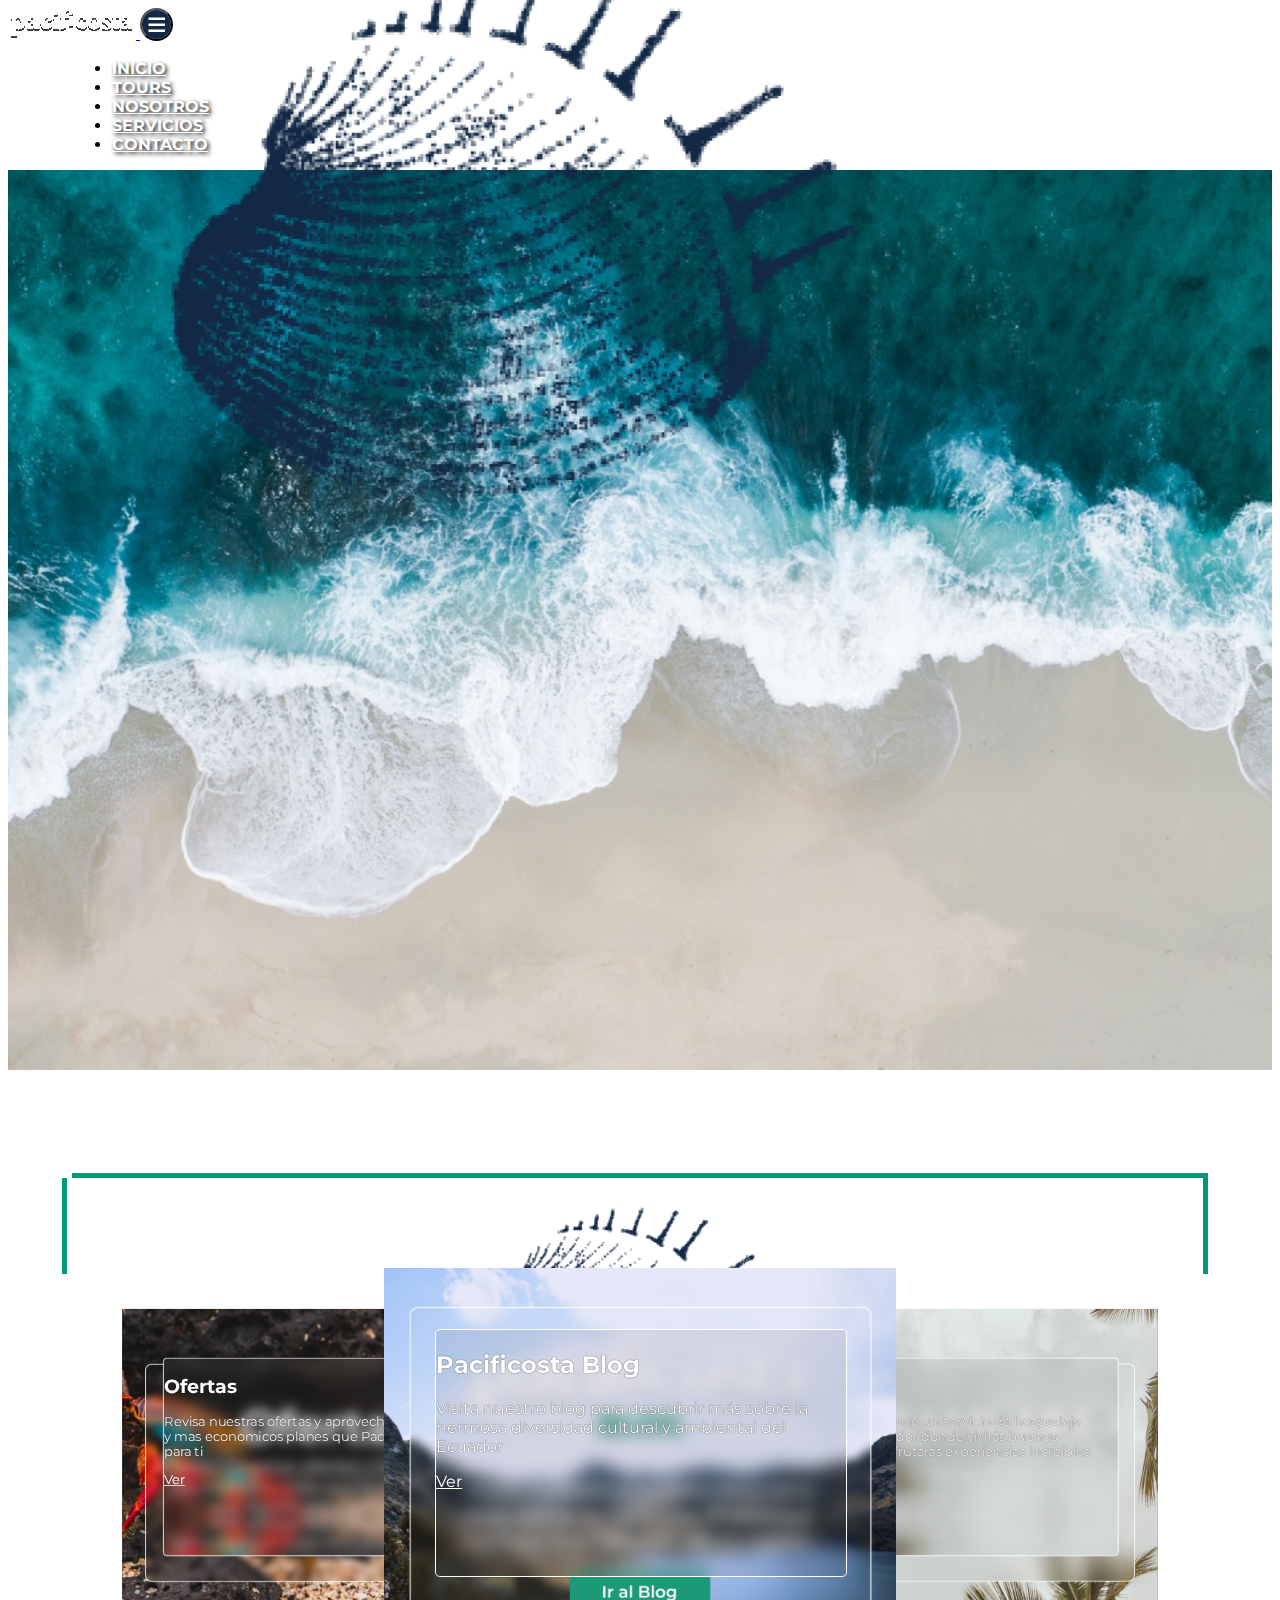
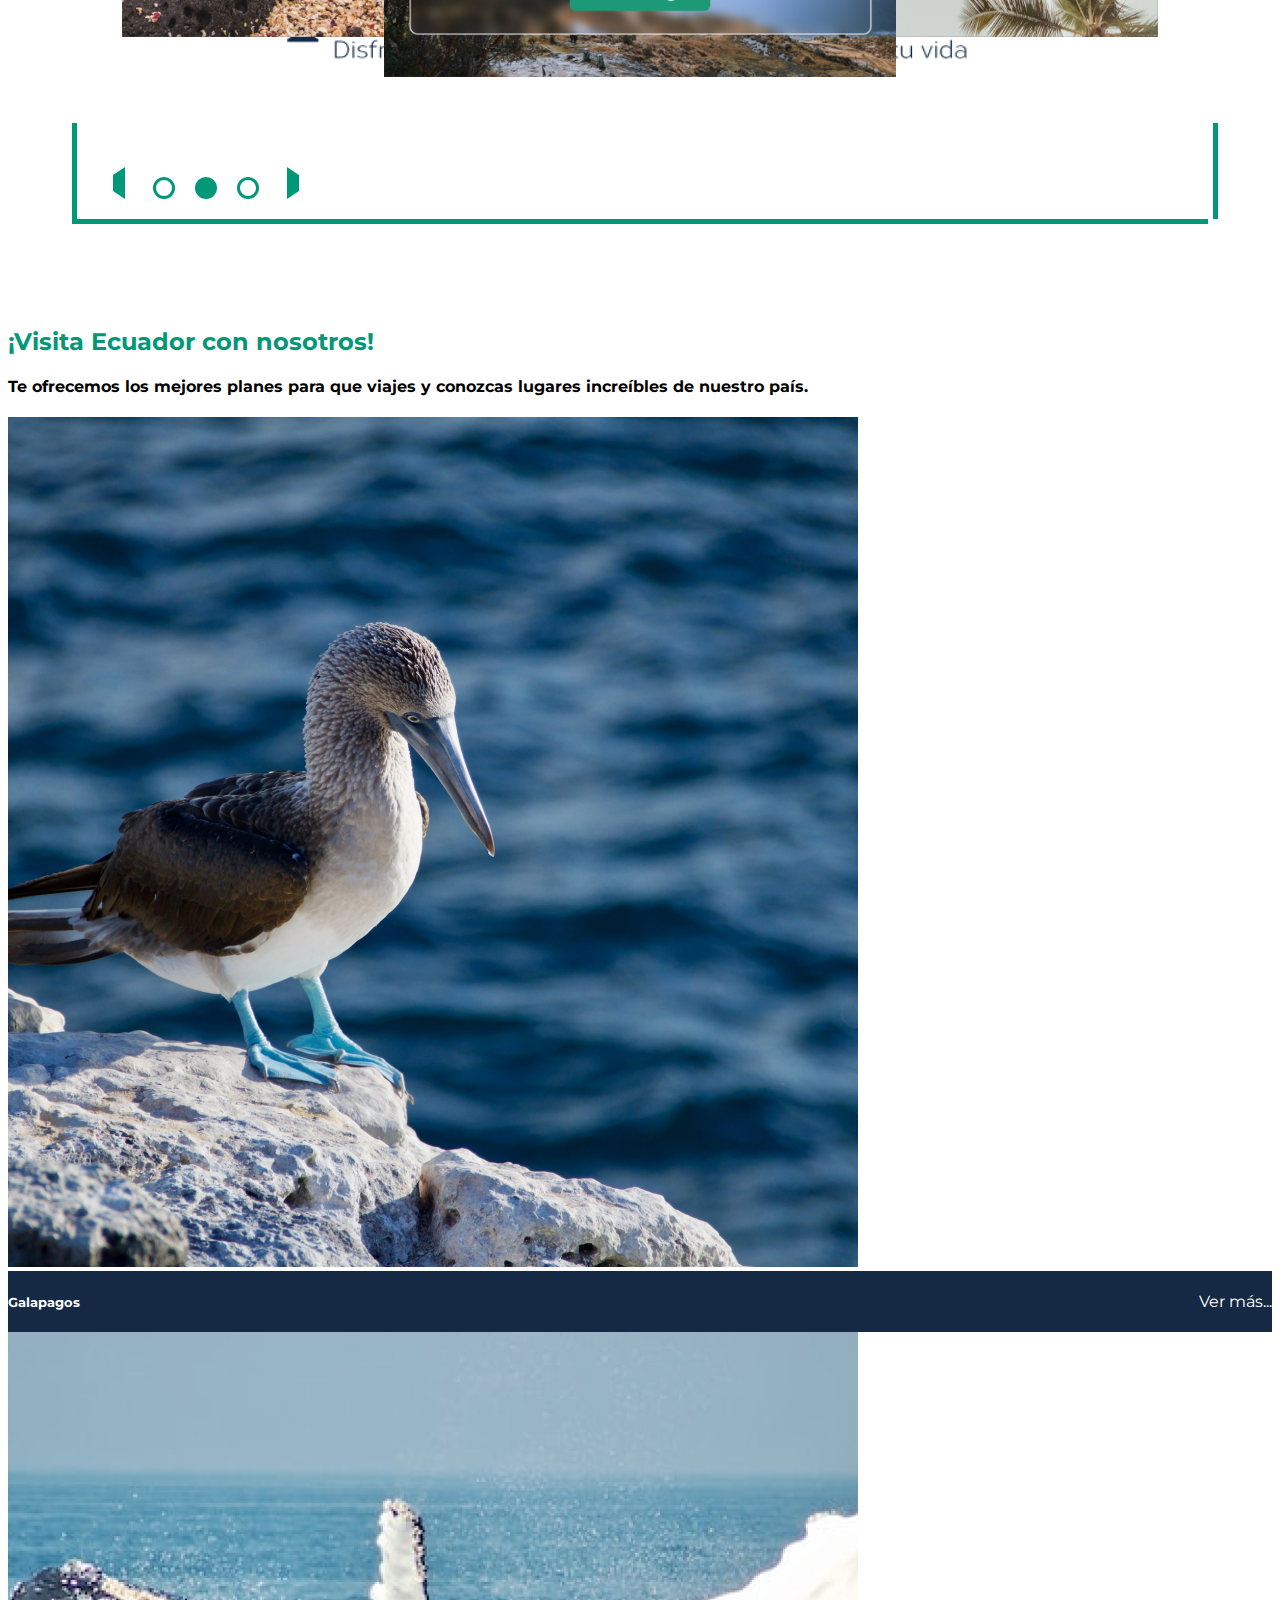
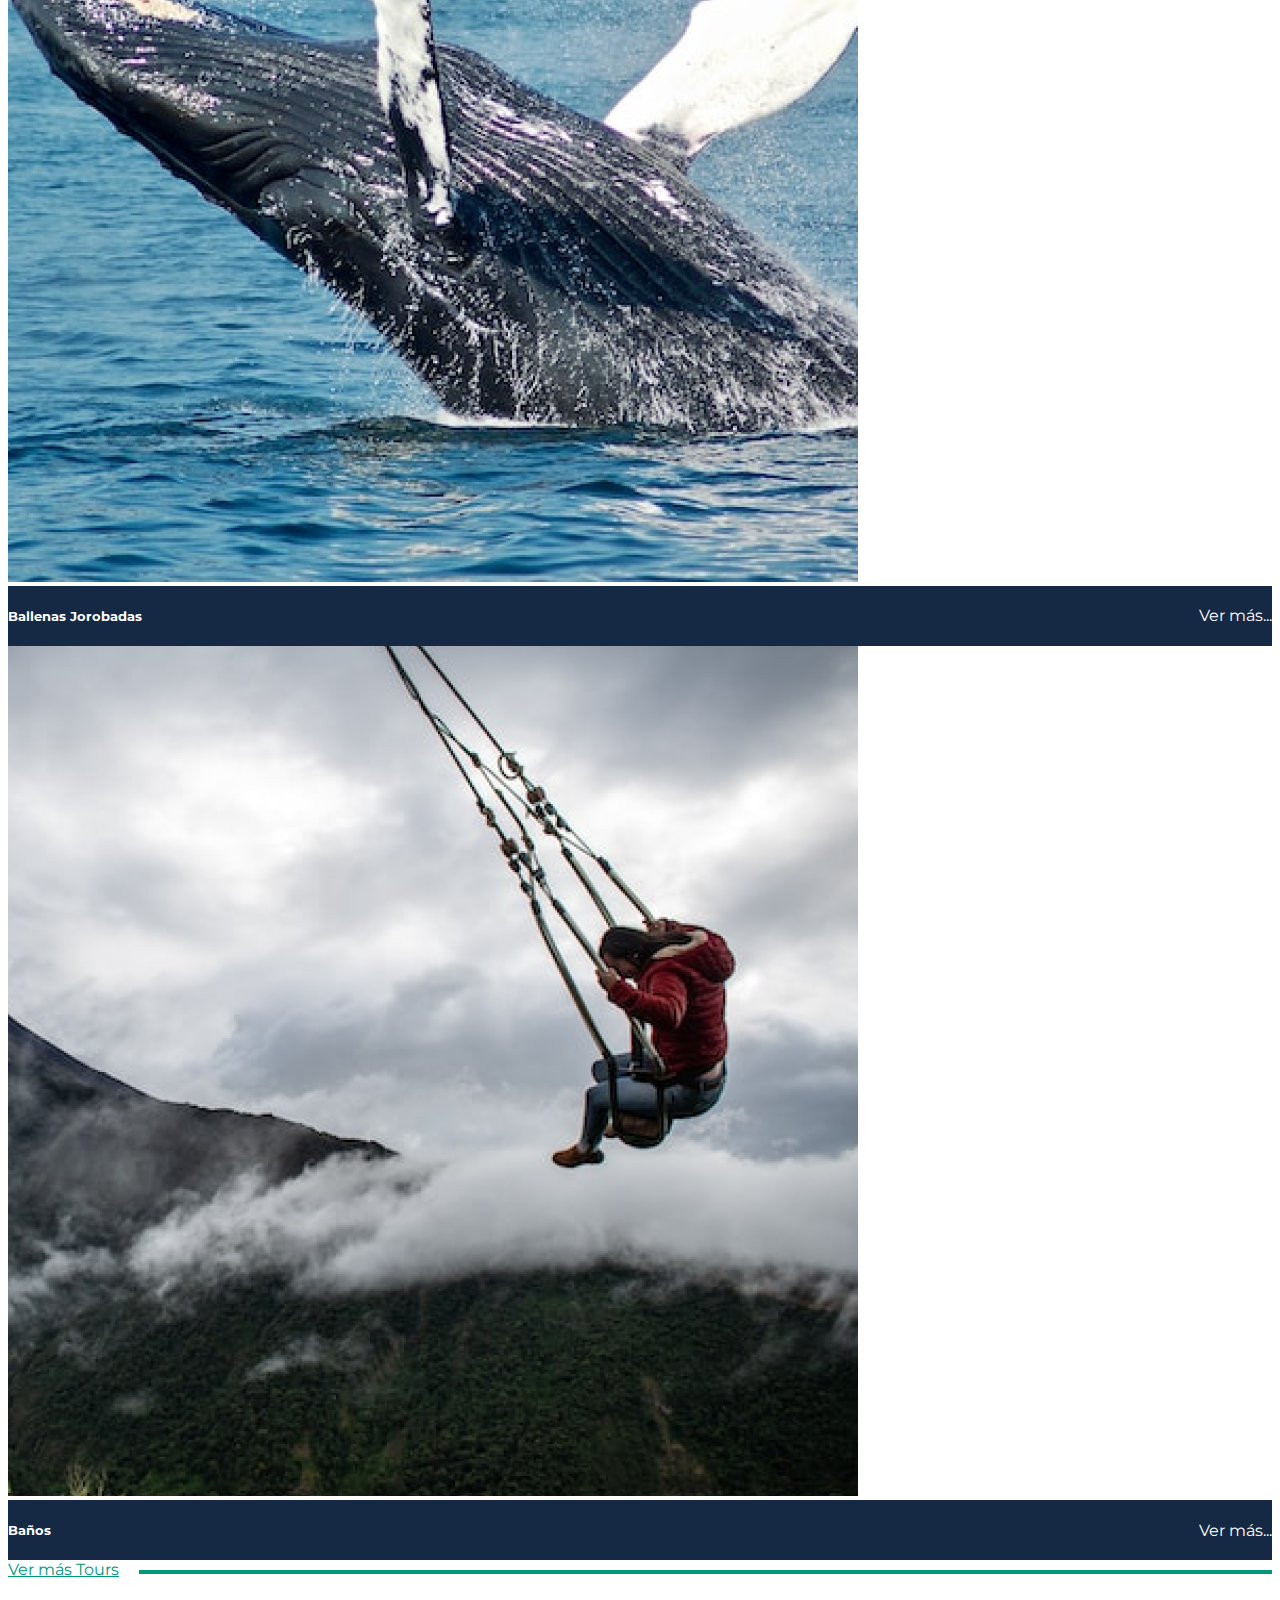
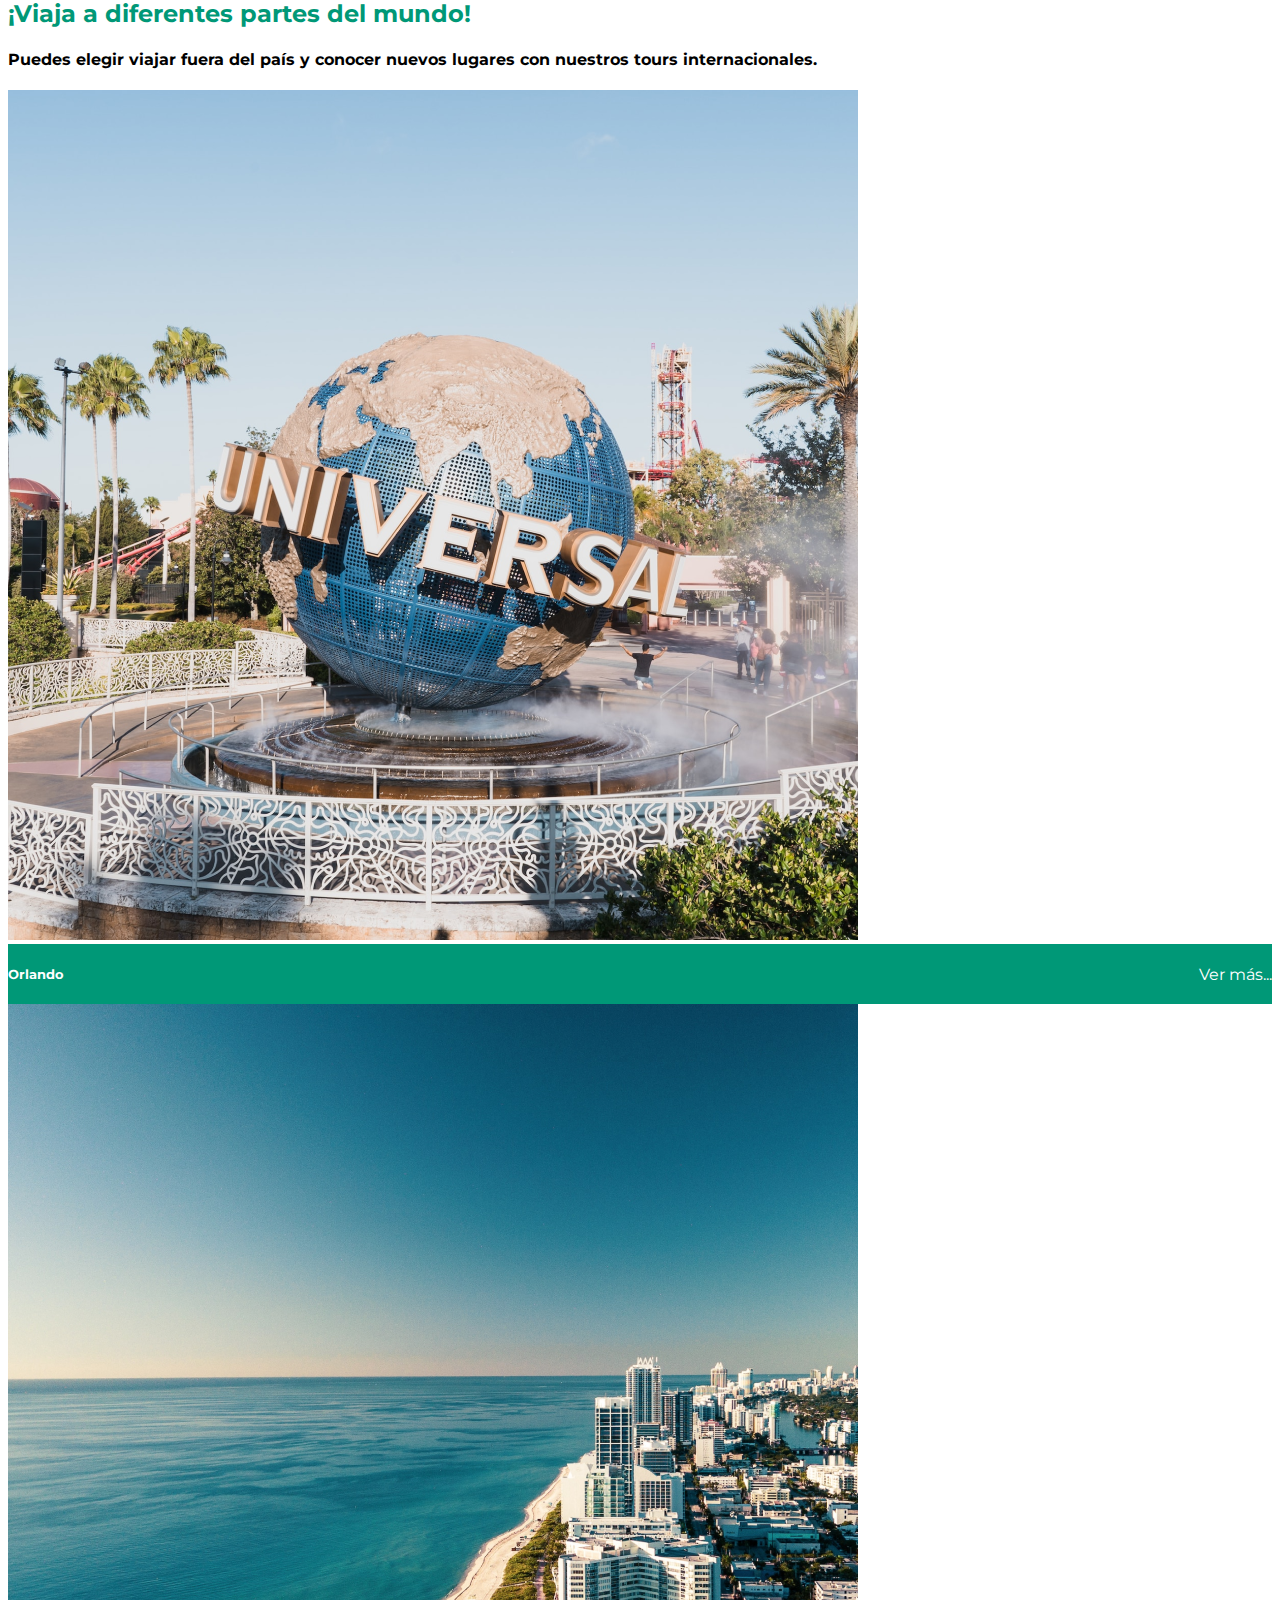
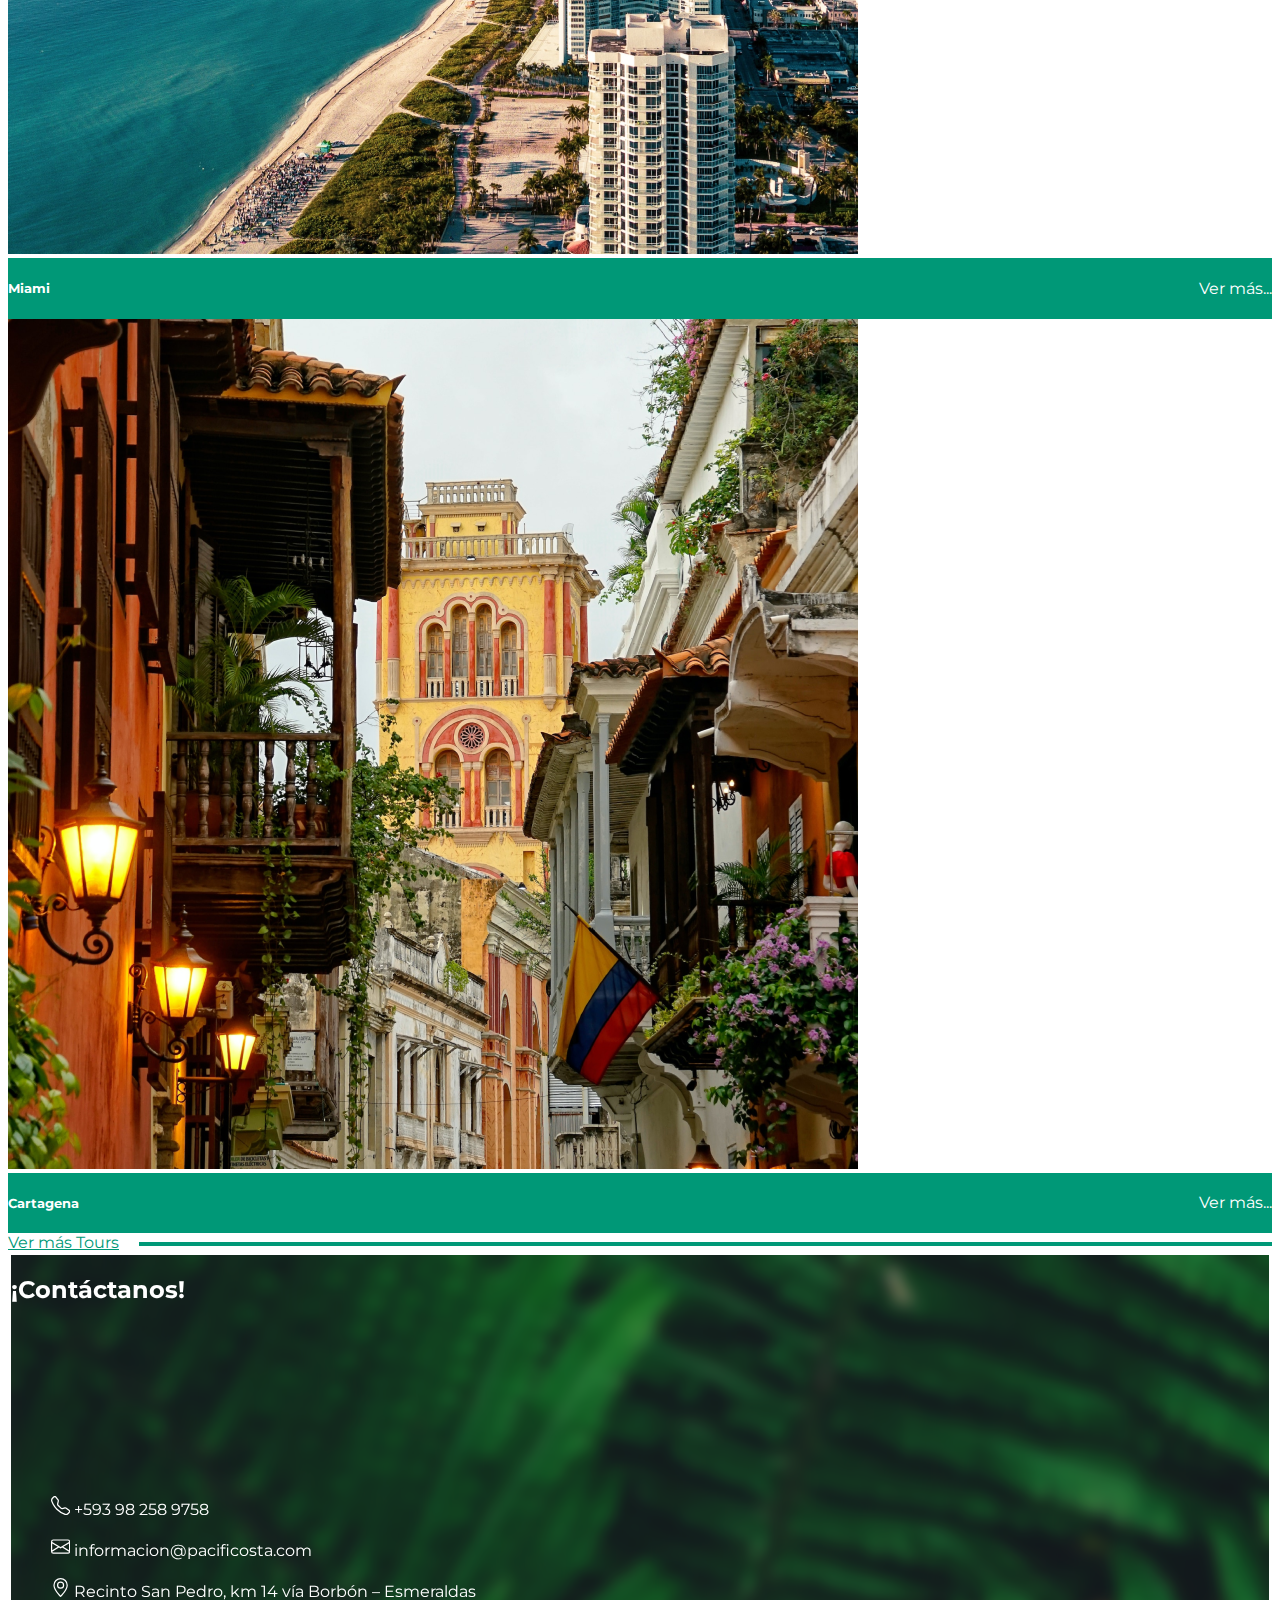
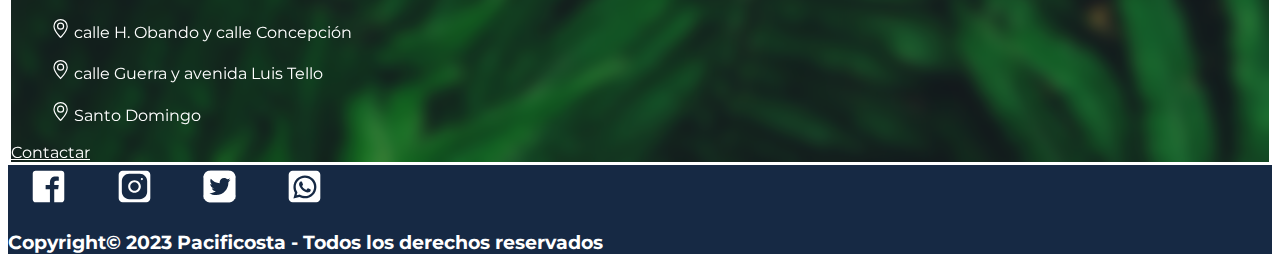
==== commit 099a2146: "Tours page complete with responsive" ====
--- a/index.html
+++ b/index.html
@@ -36,16 +36,16 @@
                             <a class="nav-link active" aria-current="page" href="/">INICIO</a>
                         </li>
                         <li class="nav-item">
-                            <a class="nav-link" href="#">TOURS</a>
-                        </li>
-                        <li class="nav-item">
-                            <a class="nav-link" href="#">NOSOTROS</a>
-                        </li>
-                        <li class="nav-item">
-                            <a class="nav-link" href="#">SERVICIOS</a>
-                        </li>
-                        <li class="nav-item">
-                            <a class="nav-link" href="#">CONTACTO</a>
+                            <a class="nav-link" href="/tours.html">TOURS</a>
+                        </li>
+                        <li class="nav-item">
+                            <a class="nav-link" href="/about_us.html">NOSOTROS</a>
+                        </li>
+                        <li class="nav-item">
+                            <a class="nav-link" href="/service.html">SERVICIOS</a>
+                        </li>
+                        <li class="nav-item">
+                            <a class="nav-link" href="/contact_us.html">CONTACTO</a>
                         </li>
                     </ul>
                 </div>
@@ -136,9 +136,9 @@
             <div class="col-12 col-md-4 mt-5 mt-md-1">
                 <div class="card mx-lg-4">
                     <img src="assets/img/tours/national/tours-n-2.png" class="card-img-top" alt="...">
-                    <div class="card-body pacificosta-card-text pacificosta-bg-color-1">
+                    <div class="card-body pacificosta-card-text-1 pacificosta-bg-color-1">
                         <h5 class="text-truncate">Galapagos</h5>
-                        <p class="card-text pacificosta-card-text">
+                        <p class="card-text">
                             <a href="/tour-example.html" class="text-truncate ms-3">
                                  Ver más...
                             </a>
@@ -149,9 +149,9 @@
             <div class="col-12 col-md-4 mt-5 mt-md-1">
                 <div class="card mx-lg-4">
                     <img src="assets/img/tours/national/tours-n-1.png" class="card-img-top" alt="...">
-                    <div class="card-body pacificosta-card-text pacificosta-bg-color-1">
+                    <div class="card-body pacificosta-card-text-1 pacificosta-bg-color-1">
                         <h5 class="text-truncate">Ballenas Jorobadas</h5>
-                        <p class="card-text pacificosta-card-text">
+                        <p class="card-text">
                             <a href="/tour-example.html" class="text-truncate ms-3">
                                  Ver más...
                             </a>
@@ -162,9 +162,9 @@
             <div class="col-12 col-md-4 mt-5 mt-md-1">
                 <div class="card mx-lg-4">
                     <img src="assets/img/tours/national/tours-n-3.png" class="card-img-top" alt="...">
-                    <div class="card-body pacificosta-card-text pacificosta-bg-color-1">
+                    <div class="card-body pacificosta-card-text-1 pacificosta-bg-color-1">
                         <h5 class="text-truncate">Baños</h5>
-                        <p class="card-text pacificosta-card-text">
+                        <p class="card-text">
                             <a href="/tour-example.html" class="text-truncate ms-3">
                                  Ver más...
                             </a>
@@ -187,9 +187,9 @@
             <div class="col-12 col-md-4 mt-5 mt-md-1">
                 <div class="card mx-lg-4">
                     <img src="assets/img/tours/international/tours-i-2.png" class="card-img-top" alt="...">
-                    <div class="card-body pacificosta-card-text pacificosta-bg-color-2">
+                    <div class="card-body pacificosta-card-text-1 pacificosta-bg-color-2">
                         <h5 class="text-truncate">Orlando</h5>
-                        <p class="card-text pacificosta-card-text">
+                        <p class="card-text">
                             <a href="/tour-example.html" class="text-truncate ms-3">
                                  Ver más...
                             </a>
@@ -200,9 +200,9 @@
             <div class="col-12 col-md-4 mt-5 mt-md-1">
                 <div class="card mx-lg-4">
                     <img src="assets/img/tours/international/tours-i-1.png" class="card-img-top" alt="...">
-                    <div class="card-body pacificosta-card-text pacificosta-bg-color-2">
+                    <div class="card-body pacificosta-card-text-1 pacificosta-bg-color-2">
                         <h5 class="text-truncate">Miami</h5>
-                        <p class="card-text pacificosta-card-text">
+                        <p class="card-text">
                             <a href="/tour-example.html" class="text-truncate ms-3">
                                  Ver más...
                             </a>
@@ -213,9 +213,9 @@
             <div class="col-12 col-md-4 mt-5 mt-md-1">
                 <div class="card mx-lg-4">
                     <img src="assets/img/tours/international/tours-i-3.png" class="card-img-top" alt="...">
-                    <div class="card-body pacificosta-card-text pacificosta-bg-color-2">
+                    <div class="card-body pacificosta-card-text-1 pacificosta-bg-color-2">
                         <h5 class="text-truncate">Cartagena</h5>
-                        <p class="card-text pacificosta-card-text">
+                        <p class="card-text">
                             <a href="/tour-example.html" class="text-truncate ms-3">
                                  Ver más...
                             </a>
--- a/assets/css/style.css
+++ b/assets/css/style.css
@@ -10,6 +10,7 @@
 #pacificosta-navbar ul li {
   margin-left: 5vw;
   font-weight: 700;
+  text-shadow: 2px 2px 4px #000000;
 }
 
 #pacificosta-navbar .navbar-toggler {
@@ -234,6 +235,39 @@
   padding-right: 1.5vw;
 }
 
+#pacificosta-tours-hero .carousel-item {
+  height: 50vh;
+  position: relative;
+}
+
+#pacificosta-tours-hero .carousel-item img {
+  -o-object-fit: cover;
+     object-fit: cover;
+  width: 100%;
+  height: 100%;
+}
+
+#pacificosta-tours-hero .carousel-item .carousel-caption {
+  position: absolute;
+  bottom: 50%;
+  top: 40%;
+}
+
+#pacificosta-tours-hero .carousel-item .carousel-caption h1 {
+  font-weight: 700;
+  font-size: 3em;
+}
+
+#pacificosta-tours-hero .phone-carousel-caption {
+  position: absolute;
+  bottom: 40vh;
+}
+
+#pacificosta-tours-hero .phone-carousel-caption img {
+  width: 80%;
+  margin-left: 10%;
+}
+
 .navbar-scroll .nav-link,
 .navbar-scroll .navbar-toggler .fa-bars {
   color: #fff;
@@ -317,6 +351,17 @@
   width: 6em;
 }
 
+@media only screen and (max-width: 600px) {
+  .pacificosta-border-box-2 div {
+    overflow: scroll;
+  }
+  .pacificosta-border-box-2 div .row {
+    width: 220vw;
+    overflow-x: scroll;
+    white-space: nowrap;
+  }
+}
+
 .pacificosta-navbar-brand {
   width: 8em;
   color: #fff;
@@ -340,7 +385,7 @@
   color: #fff;
 }
 
-.pacificosta-card-text {
+.pacificosta-card-text-1 {
   display: -webkit-box;
   display: -ms-flexbox;
   display: flex;
@@ -349,23 +394,48 @@
           align-items: center;
 }
 
-.pacificosta-card-text h1,
-.pacificosta-card-text h2,
-.pacificosta-card-text h3,
-.pacificosta-card-text h4,
-.pacificosta-card-text h5 {
+.pacificosta-card-text-1 h1,
+.pacificosta-card-text-1 h2,
+.pacificosta-card-text-1 h3,
+.pacificosta-card-text-1 h4,
+.pacificosta-card-text-1 h5 {
   width: -webkit-fit-content;
   width: -moz-fit-content;
   width: fit-content;
 }
 
-.pacificosta-card-text p {
+.pacificosta-card-text-1 p {
   margin-left: auto;
 }
 
-.pacificosta-card-text p a {
+.pacificosta-card-text-1 p a {
   text-decoration: none;
   color: #fff;
+}
+
+.pacificosta-card-text-2 {
+  position: relative;
+}
+
+.pacificosta-card-text-2 h1 {
+  font-weight: 600;
+}
+
+.pacificosta-card-text-2 h3 {
+  font-weight: 300 !important;
+}
+
+.pacificosta-card-text-2 h4 {
+  font-weight: 400 !important;
+  color: #009877;
+}
+
+.pacificosta-card-text-2 a {
+  text-decoration: none;
+  color: #fff;
+  position: absolute;
+  right: 0;
+  bottom: 0;
 }
 
 .btn-primary {
